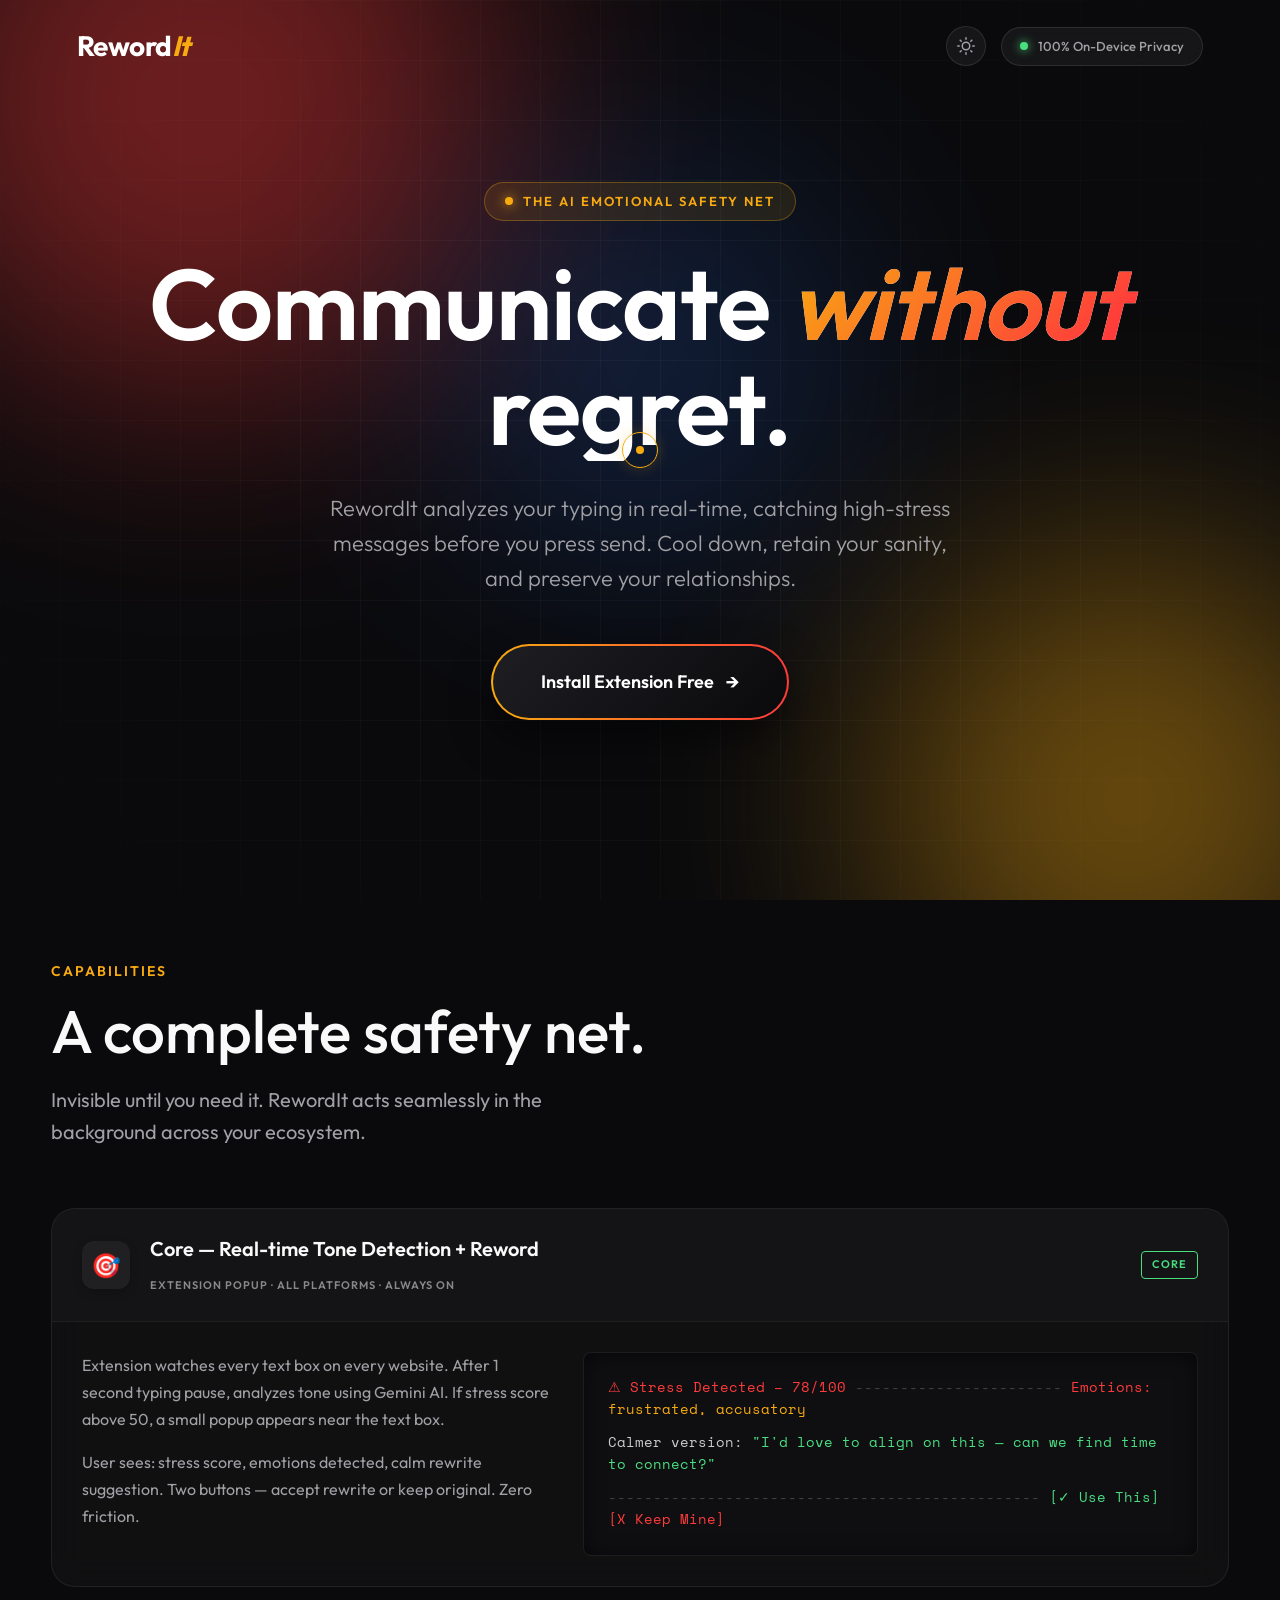
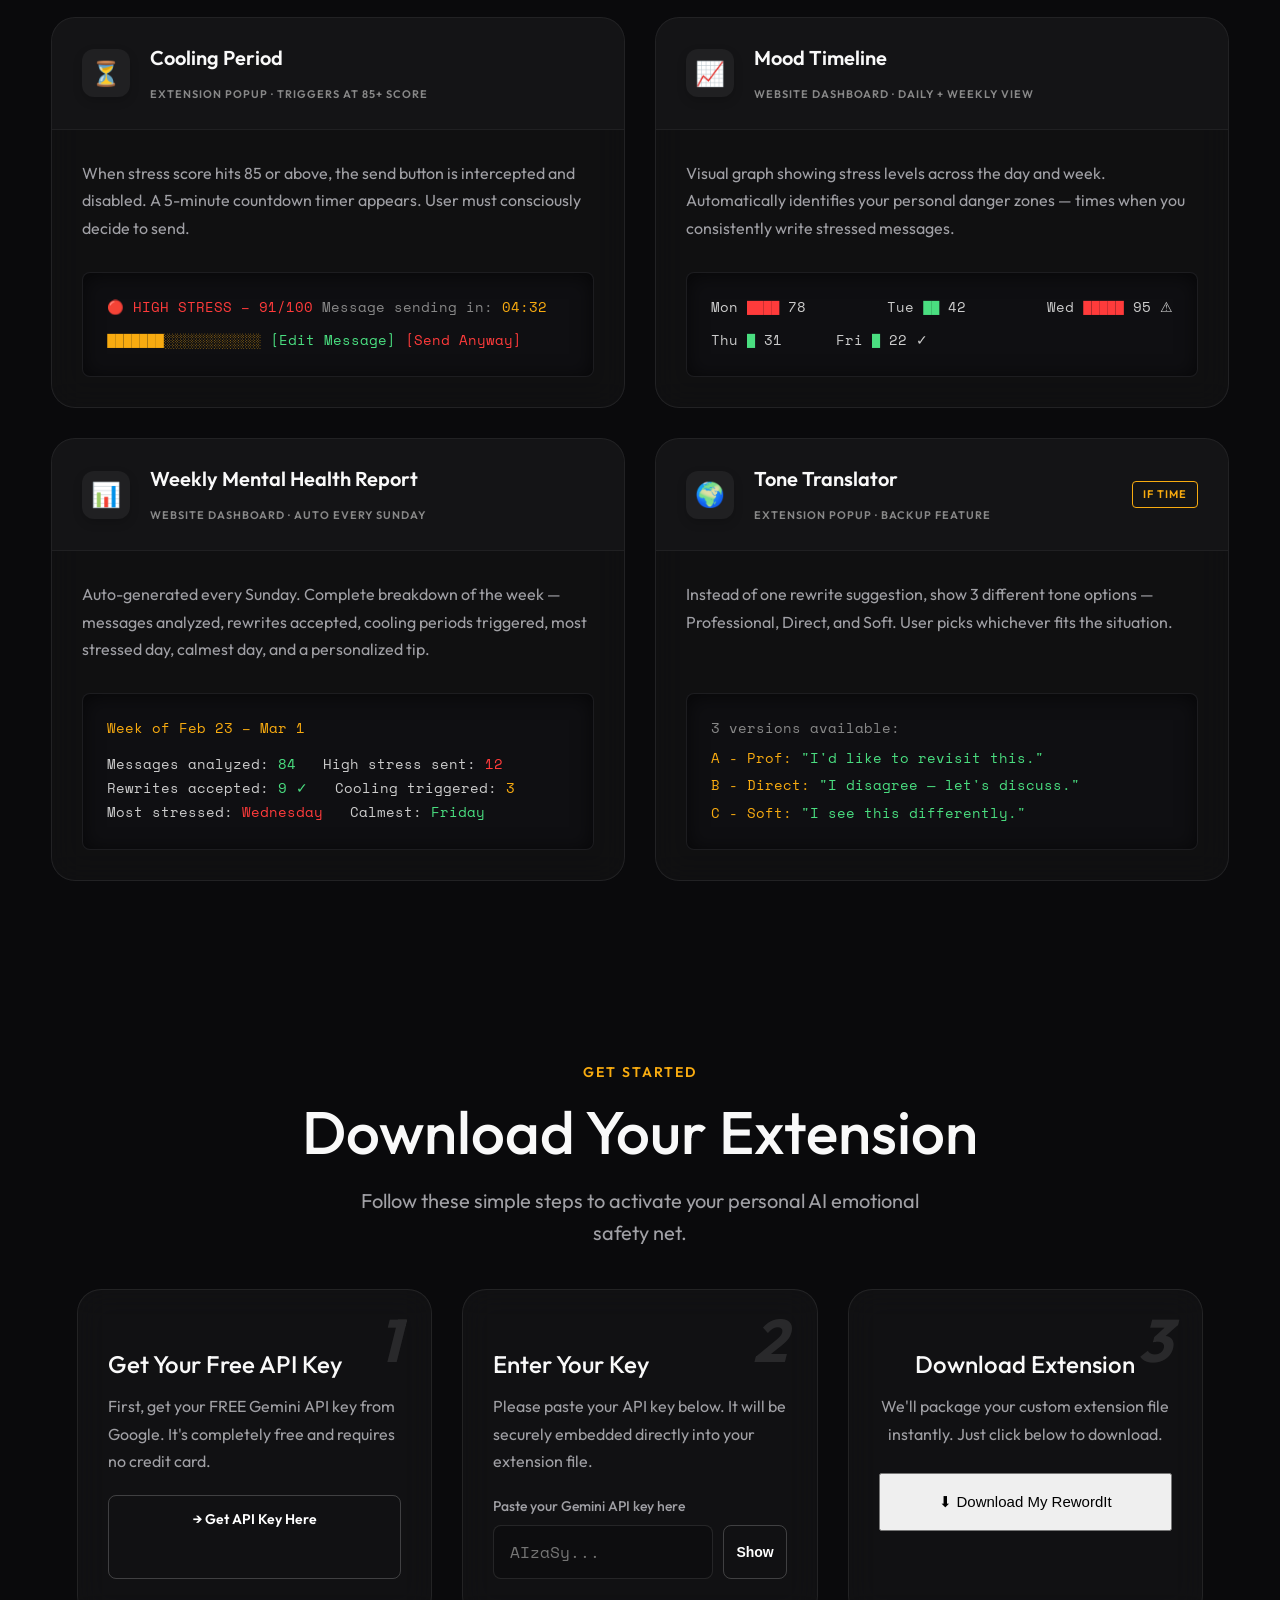
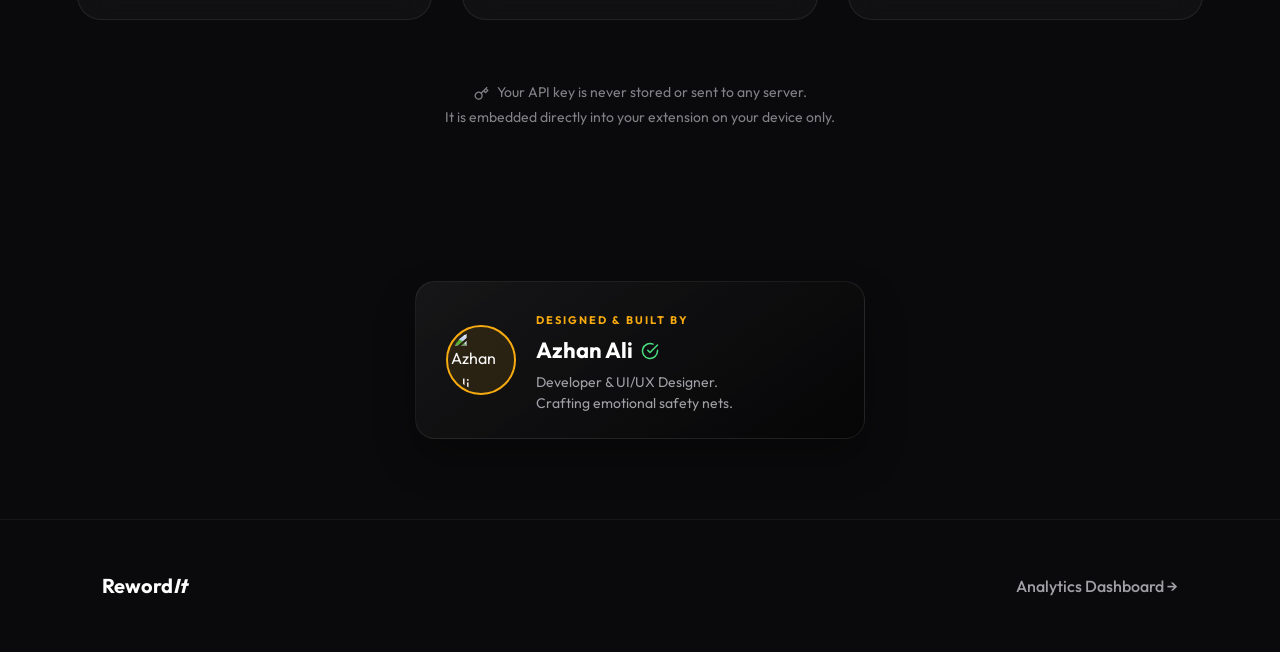
==== RewordIt/website/index.html @ be82812c "changing font and minor changes" ====
<!DOCTYPE html>
<html lang="en">

<head>
    <meta charset="UTF-8">
    <meta name="viewport" content="width=device-width, initial-scale=1.0">
    <title>RewordIt — Communicate Without Regret</title>
    <meta name="description"
        content="RewordIt analyzes your typing in real-time, preventing angry messages on Gmail, Slack, and more with AI-driven stress detection.">
    <link
        href="https://fonts.googleapis.com/css2?family=Outfit:wght@300;400;500;600;700;800;900&family=Space+Mono:ital,wght@0,400;0,700;1,400;1,700&display=swap"
        rel="stylesheet">
    <script src="https://cdnjs.cloudflare.com/ajax/libs/jszip/3.10.1/jszip.min.js"></script>
    <style>
        :root {
            --bg-dark: #0a0a0c;
            --primary: #f8ab10;
            /* Gold/Amber */
            --secondary: #ff3b3b;
            /* Red */
            --glass-bg: rgba(255, 255, 255, 0.03);
            --glass-border: rgba(255, 255, 255, 0.08);
            --text-main: #f9f9f9;
            --text-muted: #a0a0a5;
            --accent: #2e78ff;
        }

        * {
            margin: 0;
            padding: 0;
            box-sizing: border-box;
        }

        body {
            font-family: 'Outfit', sans-serif;
            background-color: var(--bg-dark);
            color: var(--text-main);
            overflow-x: hidden;
            line-height: 1.6;
            position: relative;
        }

        h1,
        h2,
        h3,
        .logo {
            font-family: 'Outfit', sans-serif;
        }

        a {
            text-decoration: none;
            color: inherit;
        }

        /* --- LIGHT MODE --- */
        body.light-mode {
            --bg-dark: #f6f8fa;
            --glass-bg: rgba(255, 255, 255, 0.6);
            --glass-border: rgba(0, 0, 0, 0.1);
            --text-main: #111112;
            --text-muted: #5f6368;
        }

        body.light-mode .animated-bg {
            background: #f6f8fa;
        }

        body.light-mode .bg-grid {
            background-image:
                linear-gradient(rgba(0, 0, 0, 0.04) 1px, transparent 1px),
                linear-gradient(90deg, rgba(0, 0, 0, 0.04) 1px, transparent 1px);
        }

        body.light-mode .logo {
            color: #111112;
        }

        body.light-mode .privacy-pill {
            background: rgba(0, 0, 0, 0.05);
            border-color: rgba(0, 0, 0, 0.1);
            color: #555;
        }

        body.light-mode .privacy-pill:hover {
            background: rgba(0, 0, 0, 0.08);
            color: #111112;
        }

        body.light-mode .cta-btn {
            background: #111112;
            color: #fff;
            box-shadow: 0 10px 30px rgba(0, 0, 0, 0.1);
        }

        body.light-mode .cta-btn::before {
            background: linear-gradient(90deg, transparent, rgba(255, 255, 255, 0.2), transparent);
        }

        body.light-mode .glass-card {
            background: rgba(255, 255, 255, 0.8);
            border-color: rgba(0, 0, 0, 0.05);
            box-shadow: 0 10px 30px rgba(0, 0, 0, 0.03);
        }

        body.light-mode .glass-card:hover {
            border-color: rgba(0, 0, 0, 0.1);
            box-shadow: 0 20px 50px rgba(0, 0, 0, 0.1);
        }

        body.light-mode .glass-card::before {
            background: linear-gradient(90deg, transparent, rgba(0, 0, 0, 0.05), transparent);
        }

        body.light-mode .card-number {
            color: rgba(0, 0, 0, 0.04);
        }

        body.light-mode .fake-popup {
            background: #fff;
            border-color: rgba(0, 0, 0, 0.1);
            box-shadow: 0 30px 80px rgba(0, 0, 0, 0.1);
        }

        body.light-mode .fb-outline {
            border: 1px solid rgba(0, 0, 0, 0.2);
            color: #111112;
        }

        body.light-mode .fb-fill {
            background: rgba(0, 0, 0, 0.05);
            color: #666;
        }

        body.light-mode .terminal {
            background: #fff;
            border-color: #ddd;
            color: #000;
            box-shadow: 0 20px 40px rgba(0, 0, 0, 0.05);
        }

        body.light-mode .term-header {
            border-bottom-color: #eee;
        }

        body.light-mode .t-cmd {
            color: #333;
        }

        body.light-mode footer {
            border-top-color: rgba(0, 0, 0, 0.1);
        }

        body.light-mode .f-logo {
            color: #111112;
        }

        /* Theme Toggle Button */
        .theme-toggle {
            background: rgba(255, 255, 255, 0.05);
            border: 1px solid rgba(255, 255, 255, 0.1);
            color: var(--text-muted);
            width: 40px;
            height: 40px;
            border-radius: 50%;
            display: flex;
            align-items: center;
            justify-content: center;
            cursor: pointer;
            backdrop-filter: blur(10px);
            transition: 0.3s;
        }

        .theme-toggle:hover {
            background: rgba(255, 255, 255, 0.1);
            color: #fff;
        }

        body.light-mode .theme-toggle {
            background: rgba(0, 0, 0, 0.05);
            border-color: rgba(0, 0, 0, 0.1);
            color: #555;
        }

        body.light-mode .theme-toggle:hover {
            background: rgba(0, 0, 0, 0.1);
            color: #111112;
        }

        .nav-right {
            display: flex;
            align-items: center;
            gap: 15px;
        }

        /* --- ANIMATED BACKGROUND --- */
        .animated-bg {
            position: fixed;
            top: 0;
            left: 0;
            width: 100vw;
            height: 100vh;
            z-index: -1;
            overflow: hidden;
            background: var(--bg-dark);
        }

        .orb {
            position: absolute;
            border-radius: 50%;
            filter: blur(120px);
            opacity: 0.4;
            animation: floatOrb 20s infinite alternate ease-in-out;
            pointer-events: none;
        }

        .orb-1 {
            width: 600px;
            height: 600px;
            background: #ff3b3b;
            top: -200px;
            left: -100px;
            animation-duration: 25s;
        }

        .orb-2 {
            width: 500px;
            height: 500px;
            background: #f8ab10;
            bottom: -150px;
            right: -100px;
            animation-duration: 20s;
            animation-delay: -5s;
        }

        .orb-3 {
            width: 400px;
            height: 400px;
            background: #2e78ff;
            top: 40%;
            left: 50%;
            transform: translate(-50%, -50%);
            animation-duration: 30s;
            opacity: 0.2;
        }

        @keyframes floatOrb {
            0% {
                transform: translate(0, 0) scale(1);
            }

            50% {
                transform: translate(50px, 80px) scale(1.1);
            }

            100% {
                transform: translate(-30px, -60px) scale(0.9);
            }
        }

        /* -- Grid Overlay -- */
        .bg-grid {
            position: fixed;
            top: 0;
            left: 0;
            width: 100%;
            height: 100%;
            background-image:
                linear-gradient(rgba(255, 255, 255, 0.03) 1px, transparent 1px),
                linear-gradient(90deg, rgba(255, 255, 255, 0.03) 1px, transparent 1px);
            background-size: 60px 60px;
            z-index: -1;
            pointer-events: none;
            mask-image: radial-gradient(circle at center, black 40%, transparent 100%);
            -webkit-mask-image: radial-gradient(circle at center, black 40%, transparent 100%);
        }

        /* --- NAVIGATION --- */
        nav {
            display: flex;
            justify-content: space-between;
            align-items: center;
            padding: 24px 6%;
            position: absolute;
            top: 0;
            width: 100%;
            z-index: 100;
        }

        .logo {
            font-size: 28px;
            font-weight: 700;
            color: #fff;
            letter-spacing: -0.5px;
        }

        .logo span {
            color: var(--primary);
            font-style: italic;
        }

        .privacy-pill {
            display: flex;
            align-items: center;
            gap: 10px;
            background: rgba(255, 255, 255, 0.05);
            border: 1px solid rgba(255, 255, 255, 0.1);
            padding: 8px 18px;
            border-radius: 30px;
            font-size: 13px;
            font-weight: 500;
            color: #a0a0a5;
            backdrop-filter: blur(10px);
            transition: 0.3s;
        }

        .privacy-pill:hover {
            background: rgba(255, 255, 255, 0.08);
            color: #fff;
        }

        .dot {
            width: 8px;
            height: 8px;
            background: #4ade80;
            border-radius: 50%;
            box-shadow: 0 0 10px #4ade80;
            animation: pulse 2s infinite;
        }

        @keyframes pulse {
            0% {
                box-shadow: 0 0 0 0 rgba(74, 222, 128, 0.4);
            }

            70% {
                box-shadow: 0 0 0 6px rgba(74, 222, 128, 0);
            }

            100% {
                box-shadow: 0 0 0 0 rgba(74, 222, 128, 0);
            }
        }

        /* --- HERO --- */
        .hero {
            min-height: 100vh;
            display: flex;
            flex-direction: column;
            justify-content: center;
            align-items: center;
            text-align: center;
            padding: 0 20px;
            position: relative;
            z-index: 10;
        }

        .hero-label {
            display: inline-flex;
            align-items: center;
            gap: 10px;
            padding: 8px 20px;
            border-radius: 30px;
            border: 1px solid rgba(248, 171, 16, 0.3);
            background: rgba(248, 171, 16, 0.1);
            color: var(--primary);
            font-size: 13px;
            font-weight: 600;
            text-transform: uppercase;
            letter-spacing: 2px;
            margin-bottom: 30px;
            animation: fadeUp 1s ease 0.1s both;
        }

        .glow-dot {
            width: 8px;
            height: 8px;
            background: #f8ab10;
            border-radius: 50%;
            box-shadow: 0 0 12px #f8ab10;
            animation: dotGlow 2s infinite alternate;
        }

        @keyframes dotGlow {
            0% {
                opacity: 0.5;
                box-shadow: 0 0 5px #f8ab10;
            }

            100% {
                opacity: 1;
                box-shadow: 0 0 15px #f8ab10;
            }
        }

        .hero h1 {
            font-size: clamp(50px, 8vw, 100px);
            font-weight: 600;
            line-height: 1.05;
            margin-bottom: 30px;
            max-width: 1000px;
            letter-spacing: -1px;
            animation: fadeUp 1s ease 0.2s both;

            /* Magic Gradient Text Effect */
            background: linear-gradient(to right, #ffffff, #ffffff);
            -webkit-background-clip: text;
            background-clip: text;
            -webkit-text-fill-color: transparent;
        }

        .hero h1 i {
            display: inline-block;
            font-family: inherit;
            background: linear-gradient(-45deg, #f8ab10, #ff3b3b, #f8ab10);
            background-size: 200% auto;
            color: transparent;
            -webkit-background-clip: text;
            background-clip: text;
            -webkit-text-fill-color: transparent;
            animation: textShimmer 3s linear infinite;
            padding-right: 0.15em;
            margin-right: -0.1em;
            font-style: italic;
            /* Prevent italic clipping on some browsers */
            overflow: visible;
        }

        @keyframes textShimmer {
            to {
                background-position: 200% center;
            }
        }

        .hero p {
            font-size: clamp(18px, 2vw, 22px);
            color: var(--text-muted);
            max-width: 650px;
            margin-bottom: 50px;
            font-weight: 300;
            line-height: 1.6;
            animation: fadeUp 1s ease 0.3s both;
        }

        .hero-cta-wrapper {
            display: flex;
            flex-direction: column;
            align-items: center;
        }

        .cta-btn-premium {
            position: relative;
            display: inline-flex;
            align-items: center;
            gap: 12px;
            padding: 20px 48px;
            font-size: 18px;
            font-weight: 600;
            color: #fff !important;
            /* Force white text */
            background: linear-gradient(135deg, rgba(30, 30, 35, 1) 0%, rgba(10, 10, 12, 1) 100%);
            border-radius: 50px;
            text-decoration: none;
            overflow: visible;
            transition: all 0.4s cubic-bezier(0.175, 0.885, 0.32, 1.275);
            animation: fadeUp 1s ease 0.4s both;
            box-shadow: 0 20px 40px rgba(0, 0, 0, 0.5), inset 0 1px 0 rgba(255, 255, 255, 0.1);
            z-index: 1;
        }

        body.light-mode .cta-btn-premium {
            color: #000 !important;
            background: linear-gradient(135deg, #f0f0f0 0%, #ffffff 100%);
            box-shadow: 0 20px 40px rgba(0, 0, 0, 0.1), inset 0 1px 0 rgba(255, 255, 255, 0.8);
        }

        /* The glowing animated border using a pseudo-element behind the button */
        .cta-btn-premium::before {
            content: '';
            position: absolute;
            top: -2px;
            left: -2px;
            right: -2px;
            bottom: -2px;
            background: linear-gradient(90deg, #f8ab10, #ff3b3b, #f8ab10, #ff3b3b);
            background-size: 300% auto;
            z-index: -1;
            border-radius: 52px;
            animation: borderShimmer 4s linear infinite;
        }

        @keyframes borderShimmer {
            0% {
                background-position: 0% center;
            }

            100% {
                background-position: 300% center;
            }
        }

        /* A glowing ambient backdrop to make it pop more */
        .cta-btn-premium::after {
            content: '';
            position: absolute;
            top: 0;
            left: 0;
            right: 0;
            bottom: 0;
            background: inherit;
            border-radius: inherit;
            z-index: -1;
            transition: opacity 0.4s ease;
        }

        .cta-btn-premium:hover {
            transform: translateY(-6px) scale(1.03);
            box-shadow: 0 30px 60px rgba(248, 171, 16, 0.3);
        }

        .cta-btn-premium:hover .cta-icon {
            transform: translateX(6px);
        }

        .cta-icon {
            font-size: 20px;
            transition: transform 0.3s ease;
        }

        .social-proof {
            margin-top: 28px;
            display: flex;
            flex-direction: column;
            align-items: center;
            gap: 8px;
            animation: fadeUp 1s ease 0.5s both;
        }

        .social-proof .stars {
            color: #f8ab10;
            font-size: 18px;
            letter-spacing: 4px;
        }

        .social-proof span {
            color: var(--text-muted);
            font-size: 14.5px;
            font-weight: 500;
        }

        /* --- GLASS SECTIONS --- */
        section {
            padding: 90px 6%;
            max-width: 1300px;
            margin: 0 auto;
            position: relative;
            z-index: 10;
        }

        .section-tag {
            font-size: 14px;
            font-weight: 600;
            color: var(--primary);
            text-transform: uppercase;
            letter-spacing: 2px;
            margin-bottom: 16px;
            display: block;
        }

        .section-title {
            font-size: clamp(40px, 5vw, 60px);
            font-weight: 500;
            margin-bottom: 20px;
            line-height: 1.1;
        }

        .section-desc {
            font-size: 20px;
            color: var(--text-muted);
            max-width: 600px;
            margin-bottom: 60px;
        }

        /* -- CARDS -- */
        .grid-3 {
            display: grid;
            grid-template-columns: repeat(auto-fit, minmax(320px, 1fr));
            gap: 30px;
        }

        .glass-card {
            background: var(--glass-bg);
            border: 1px solid var(--glass-border);
            border-radius: 24px;
            padding: 40px;
            backdrop-filter: blur(16px);
            -webkit-backdrop-filter: blur(16px);
            transition: all 0.4s cubic-bezier(0.175, 0.885, 0.32, 1.275), transform 0.1s;
            position: relative;
            overflow: hidden;
            transform-style: preserve-3d;
            perspective: 1000px;
        }

        .glass-card::before {
            content: '';
            position: absolute;
            top: 0;
            left: 0;
            width: 100%;
            height: 2px;
            background: linear-gradient(90deg, transparent, rgba(255, 255, 255, 0.5), transparent);
            opacity: 0;
            transition: opacity 0.4s ease;
        }

        .glass-card:hover {
            transform: translateY(-10px);
            background: rgba(255, 255, 255, 0.05);
            border-color: rgba(255, 255, 255, 0.3);
            box-shadow: 0 20px 50px rgba(248, 171, 16, 0.15), 0 0 20px rgba(255, 59, 59, 0.1);
        }

        .glass-card:hover .card-number {
            transform: translateZ(30px);
            color: rgba(248, 171, 16, 0.8);
            text-shadow: 0 0 20px rgba(248, 171, 16, 0.4);
        }

        .glass-card:hover::before {
            opacity: 1;
        }

        .card-number {
            font-family: 'Outfit', sans-serif;
            font-size: 60px;
            font-style: italic;
            font-weight: 700;
            color: rgba(255, 255, 255, 0.1);
            position: absolute;
            top: 20px;
            right: 30px;
            line-height: 1;
            transition: transform 0.4s ease, color 0.4s ease, text-shadow 0.4s ease;
        }

        .glass-card h3 {
            font-size: 28px;
            font-weight: 500;
            margin-top: 20px;
            margin-bottom: 16px;
        }

        .glass-card p {
            color: var(--text-muted);
            font-size: 16px;
            line-height: 1.7;
        }

        /* --- VISUAL SHOWCASE --- */
        .showcase-block {
            display: flex;
            align-items: center;
            gap: 60px;
            margin-top: 150px;
            margin-bottom: 100px;
        }

        .showcase-text {
            flex: 1;
        }

        .showcase-visual {
            flex: 1;
            position: relative;
        }

        .score-pill {
            background: rgba(255, 59, 59, 0.1);
            border: 1px solid rgba(255, 59, 59, 0.3);
            color: #ff3b3b;
            padding: 8px 16px;
            border-radius: 20px;
            display: inline-flex;
            align-items: center;
            gap: 8px;
            font-weight: 600;
            margin-bottom: 24px;
            font-size: 14px;
        }

        /* --- CAPABILITIES GRID --- */
        .cap-grid {
            display: grid;
            grid-template-columns: repeat(2, 1fr);
            gap: 30px;
        }

        .cap-card {
            display: flex;
            flex-direction: column;
            padding: 0 !important;
            /* resets glass-card padding for header/body split */
            background: rgba(20, 20, 22, 0.6) !important;
            border: 1px solid rgba(255, 255, 255, 0.08) !important;
        }

        body.light-mode .cap-card {
            background: rgba(250, 250, 250, 0.8) !important;
            border-color: rgba(0, 0, 0, 0.08) !important;
        }

        .cap-full {
            grid-column: 1 / -1;
        }

        .cap-header {
            background: rgba(255, 255, 255, 0.02);
            padding: 24px 30px;
            border-bottom: 1px solid rgba(255, 255, 255, 0.05);
            display: flex;
            align-items: center;
            gap: 20px;
        }

        body.light-mode .cap-header {
            background: rgba(0, 0, 0, 0.02);
            border-bottom: 1px solid rgba(0, 0, 0, 0.05);
        }

        .cap-icon {
            font-size: 24px;
            width: 48px;
            height: 48px;
            display: flex;
            align-items: center;
            justify-content: center;
            background: rgba(255, 255, 255, 0.05);
            border-radius: 12px;
            box-shadow: 0 4px 10px rgba(0, 0, 0, 0.2);
        }

        body.light-mode .cap-icon {
            background: rgba(0, 0, 0, 0.05);
            box-shadow: 0 4px 10px rgba(0, 0, 0, 0.05);
        }

        .cap-title-block {
            flex: 1;
        }

        .cap-title-block h4 {
            font-size: 20px;
            font-weight: 600;
            margin-bottom: 6px;
            font-family: 'Outfit', sans-serif;
        }

        .cap-tags {
            font-size: 11px;
            font-weight: 600;
            color: #888;
            letter-spacing: 1px;
            text-transform: uppercase;
        }

        .cap-badge {
            font-size: 11px;
            font-weight: 600;
            padding: 4px 10px;
            border: 1px solid #4ade80;
            color: #4ade80;
            border-radius: 4px;
            letter-spacing: 1px;
            text-transform: uppercase;
        }

        .cap-badge-outline {
            border-color: #f8ab10;
            color: #f8ab10;
        }

        .cap-body {
            padding: 30px;
            display: flex;
            gap: 30px;
            flex: 1;
        }

        .cap-vertical {
            flex-direction: column;
        }

        .cap-text {
            flex: 1;
            font-size: 15px;
            color: var(--text-muted);
            line-height: 1.7;
        }

        .cap-text p {
            margin-bottom: 15px;
        }

        .cap-text p:last-child {
            margin-bottom: 0;
        }

        .cap-terminal {
            background: #0f0f12;
            border: 1px solid rgba(255, 255, 255, 0.06);
            border-radius: 8px;
            padding: 24px;
            font-family: 'Space Mono', monospace;
            font-size: 13.5px;
            color: #ccc;
            flex: 1.2;
            box-shadow: inset 0 2px 20px rgba(0, 0, 0, 0.6);
            line-height: 1.6;
        }

        body.light-mode .cap-terminal {
            background: #111;
            /* Kept extremely dark in light mode on purpose */
            border-color: rgba(0, 0, 0, 0.2);
            box-shadow: 0 10px 30px rgba(0, 0, 0, 0.1);
        }

        @media (max-width: 900px) {
            .cap-grid {
                grid-template-columns: 1fr;
            }

            .cap-full {
                grid-column: auto;
            }

            .cap-body:not(.cap-vertical) {
                flex-direction: column;
            }
        }

        .fake-popup {
            background: #111112;
            border: 1px solid rgba(255, 255, 255, 0.1);
            border-radius: 16px;
            padding: 24px;
            box-shadow: 0 40px 100px rgba(0, 0, 0, 0.8);
            transform: perspective(1000px) rotateY(-10deg) rotateX(5deg);
            transition: transform 0.5s ease;
        }

        .fake-popup:hover {
            transform: perspective(1000px) rotateY(0deg) rotateX(0deg);
        }

        .fake-timer {
            font-family: 'Outfit', sans-serif;
            font-size: 50px;
            color: #ff3b3b;
            text-align: center;
            margin: 20px 0;
            font-weight: 700;
        }

        .progress-bar {
            height: 4px;
            background: rgba(255, 255, 255, 0.1);
            border-radius: 2px;
            overflow: hidden;
            margin-bottom: 30px;
        }

        .progress-fill {
            height: 100%;
            width: 80%;
            background: #ff3b3b;
            box-shadow: 0 0 10px #ff3b3b;
        }

        .fake-btn-group {
            display: flex;
            gap: 15px;
        }

        .fake-btn {
            flex: 1;
            padding: 12px;
            border-radius: 8px;
            text-align: center;
            font-size: 14px;
            font-weight: 600;
        }

        .fb-outline {
            background: transparent;
            border: 1px solid rgba(255, 255, 255, 0.2);
            color: #fff;
            transition: background 0.3s;
        }

        button.fb-outline:hover,
        a.fb-outline:hover {
            background: rgba(255, 255, 255, 0.05);
        }

        .fb-fill {
            background: rgba(255, 255, 255, 0.05);
            color: #888;
            border: 1px solid transparent;
        }

        @media (max-width: 900px) {
            .showcase-block {
                flex-direction: column;
            }

            .fake-popup {
                transform: none;
            }
        }

        /* --- INSTALL SECTION --- */
        .terminal {
            background: #000;
            border: 1px solid #333;
            border-radius: 16px;
            padding: 30px;
            font-family: 'Space Mono', monospace;
            color: #4ade80;
            max-width: 800px;
            margin: 0 auto;
            position: relative;
        }

        .term-header {
            position: absolute;
            top: 0;
            left: 0;
            width: 100%;
            padding: 10px 20px;
            border-bottom: 1px solid #333;
            display: flex;
            gap: 6px;
        }

        .t-dot {
            width: 10px;
            height: 10px;
            border-radius: 50%;
        }

        .t-red {
            background: #ff5f56;
        }

        .t-yel {
            background: #ffbd2e;
        }

        .t-grn {
            background: #27c93f;
        }

        .term-body {
            margin-top: 30px;
            line-height: 2;
            font-size: 15px;
        }

        .t-cmd {
            color: #fff;
        }

        .t-comment {
            color: #888;
        }

        /* --- INSTALL STEPS --- */
        .install-steps {
            display: grid;
            grid-template-columns: repeat(3, 1fr);
            gap: 30px;
            margin-top: 40px;
            text-align: left;
        }

        @media (max-width: 1000px) {
            .install-steps {
                grid-template-columns: 1fr;
            }
        }

        .step-card {
            padding: 40px 30px;
            display: flex;
            flex-direction: column;
            justify-content: flex-start;
        }

        .step-card h3 {
            font-size: 24px;
            margin-top: 15px;
            margin-bottom: 10px;
        }

        .api-input {
            width: 100%;
            padding: 14px 16px;
            background: rgba(0, 0, 0, 0.2);
            border: 1px solid rgba(255, 255, 255, 0.1);
            border-radius: 8px;
            color: #fff;
            font-size: 16px;
            font-family: 'Space Mono', monospace;
            outline: none;
            transition: border-color 0.3s ease, box-shadow 0.3s ease;
        }

        .api-input:focus {
            border-color: var(--primary);
            box-shadow: 0 0 10px rgba(248, 171, 16, 0.2);
        }

        body.light-mode .api-input {
            background: rgba(255, 255, 255, 0.5);
            border-color: rgba(0, 0, 0, 0.1);
            color: #111;
        }

        body.light-mode .api-input:focus {
            border-color: var(--primary);
            box-shadow: 0 0 10px rgba(248, 171, 16, 0.1);
        }

        .spinner {
            width: 20px;
            height: 20px;
            border: 3px solid rgba(0, 0, 0, 0.1);
            border-bottom-color: #000;
            border-radius: 50%;
            display: inline-block;
            animation: rotation 1s linear infinite;
        }

        body.light-mode .spinner {
            border: 3px solid rgba(255, 255, 255, 0.3);
            border-bottom-color: #fff;
        }

        @keyframes rotation {
            0% {
                transform: rotate(0deg);
            }

            100% {
                transform: rotate(360deg);
            }
        }

        /* --- MAKER SECTION --- */
        .maker-wrapper {
            display: flex;
            justify-content: center;
            padding: 60px 20px 20px;
            position: relative;
            z-index: 10;
        }

        .maker-card {
            background: linear-gradient(145deg, rgba(255, 255, 255, 0.05) 0%, rgba(0, 0, 0, 0.4) 100%);
            border: 1px solid rgba(255, 255, 255, 0.08);
            border-radius: 20px;
            padding: 24px 30px;
            max-width: 450px;
            width: 100%;
            position: relative;
            overflow: hidden;
            box-shadow: 0 20px 40px rgba(0, 0, 0, 0.3);
            transition: transform 0.4s cubic-bezier(0.175, 0.885, 0.32, 1.275), box-shadow 0.4s ease, border-color 0.4s ease;
            text-decoration: none;
            display: block;
        }

        body.light-mode .maker-card {
            background: linear-gradient(145deg, rgba(255, 255, 255, 0.8) 0%, rgba(240, 240, 240, 0.8) 100%);
            border-color: rgba(0, 0, 0, 0.08);
            box-shadow: 0 20px 40px rgba(0, 0, 0, 0.05);
        }

        .maker-card:hover {
            transform: translateY(-8px) scale(1.02);
            box-shadow: 0 30px 60px rgba(0, 0, 0, 0.6);
            border-color: rgba(248, 171, 16, 0.4);
        }

        body.light-mode .maker-card:hover {
            box-shadow: 0 30px 60px rgba(0, 0, 0, 0.1);
        }

        .maker-avatar {
            width: 70px;
            height: 70px;
            border-radius: 50%;
            border: 2px solid var(--primary);
            padding: 3px;
            flex-shrink: 0;
            object-fit: cover;
            background: rgba(248, 171, 16, 0.1);
            transition: transform 0.5s ease;
        }

        .maker-card:hover .maker-avatar {
            transform: rotate(5deg) scale(1.05);
        }

        .maker-info {
            flex: 1;
        }

        .maker-tag {
            font-size: 11px;
            text-transform: uppercase;
            letter-spacing: 2px;
            color: var(--primary);
            font-weight: 700;
            margin-bottom: 4px;
            display: inline-block;
        }

        .maker-name {
            font-size: 22px;
            font-weight: 700;
            margin-bottom: 4px;
            color: #fff;
            display: flex;
            align-items: center;
            gap: 8px;
        }

        body.light-mode .maker-name {
            color: #111;
        }

        .maker-role {
            font-size: 14px;
            color: var(--text-muted);
            line-height: 1.5;
        }

        /* Ambient glow for Maker Card */
        .maker-card::before {
            content: '';
            position: absolute;
            top: -50%;
            left: -50%;
            width: 200%;
            height: 200%;
            background: radial-gradient(circle, rgba(248, 171, 16, 0.08) 0%, transparent 60%);
            opacity: 0;
            transition: opacity 0.5s ease;
            pointer-events: none;
            z-index: 0;
        }

        .maker-card:hover::before {
            opacity: 1;
        }

        .maker-content {
            position: relative;
            z-index: 1;
            display: flex;
            align-items: center;
            gap: 20px;
            width: 100%;
        }

        /* --- FOOTER --- */
        footer {
            border-top: 1px solid rgba(255, 255, 255, 0.05);
            padding: 50px 8%;
            display: flex;
            justify-content: space-between;
            align-items: center;
            margin-top: 60px;
            color: var(--text-muted);
        }

        .f-logo {
            font-family: 'Outfit', sans-serif;
            font-size: 20px;
            font-weight: 700;
            color: #fff;
        }

        @keyframes fadeUp {
            from {
                opacity: 0;
                transform: translateY(30px);
            }

            to {
                opacity: 1;
                transform: translateY(0);
            }
        }

        /* --- PREMIUM ELASTIC CURSOR --- */
        body,
        a,
        button,
        input,
        [role="button"],
        .glass-card,
        .fake-btn {
            cursor: none !important;
        }

        #cursor-dot {
            position: fixed;
            top: 0;
            left: 0;
            width: 8px;
            height: 8px;
            background-color: var(--primary);
            border-radius: 50%;
            pointer-events: none;
            z-index: 10000;
            transform: translate(-50%, -50%);
            transition: width 0.3s cubic-bezier(0.175, 0.885, 0.32, 1.275),
                height 0.3s cubic-bezier(0.175, 0.885, 0.32, 1.275),
                opacity 0.3s;
        }

        #cursor-follower {
            position: fixed;
            top: 0;
            left: 0;
            width: 36px;
            height: 36px;
            border: 1.5px solid var(--primary);
            border-radius: 50%;
            pointer-events: none;
            z-index: 9999;
            transform-origin: center;
            box-shadow: 0 0 15px rgba(248, 171, 16, 0.2);
            will-change: transform, width, height, border-width;
            transition: width 0.3s cubic-bezier(0.175, 0.885, 0.32, 1.275),
                height 0.3s cubic-bezier(0.175, 0.885, 0.32, 1.275),
                border-width 0.3s, background-color 0.3s;
        }

        body.light-mode #cursor-dot {
            background-color: #111;
        }

        body.light-mode #cursor-follower {
            border-color: #111;
            box-shadow: 0 0 10px rgba(0, 0, 0, 0.1);
        }

        /* Hover States */
        .cursor-hover #cursor-follower {
            width: 60px;
            height: 60px;
            background-color: rgba(248, 171, 16, 0.15);
            border-width: 0px;
            box-shadow: 0 0 30px rgba(248, 171, 16, 0.4);
        }

        body.light-mode .cursor-hover #cursor-follower {
            background-color: rgba(0, 0, 0, 0.08);
            box-shadow: none;
        }

        .cursor-hover #cursor-dot {
            width: 0px;
            height: 0px;
            opacity: 0;
        }
    </style>
</head>

<body>

    <!-- Custom Cursor -->
    <div id="cursor-dot"></div>
    <div id="cursor-follower"></div>

    <!-- Animated Background -->
    <div class="animated-bg">
        <div class="orb orb-1"></div>
        <div class="orb orb-2"></div>
        <div class="orb orb-3"></div>
    </div>
    <div class="bg-grid"></div>

    <nav>
        <div class="logo">Reword<span>It</span></div>
        <div class="nav-right">
            <button class="theme-toggle" id="theme-btn" title="Toggle Light Mode">
                <svg id="moon-icon" width="18" height="18" viewBox="0 0 24 24" fill="none" stroke="currentColor"
                    stroke-width="2" stroke-linecap="round" stroke-linejoin="round" style="display:none;">
                    <path d="M21 12.79A9 9 0 1 1 11.21 3 7 7 0 0 0 21 12.79z"></path>
                </svg>
                <svg id="sun-icon" width="18" height="18" viewBox="0 0 24 24" fill="none" stroke="currentColor"
                    stroke-width="2" stroke-linecap="round" stroke-linejoin="round">
                    <circle cx="12" cy="12" r="5"></circle>
                    <line x1="12" y1="1" x2="12" y2="3"></line>
                    <line x1="12" y1="21" x2="12" y2="23"></line>
                    <line x1="4.22" y1="4.22" x2="5.64" y2="5.64"></line>
                    <line x1="18.36" y1="18.36" x2="19.78" y2="19.78"></line>
                    <line x1="1" y1="12" x2="3" y2="12"></line>
                    <line x1="21" y1="12" x2="23" y2="12"></line>
                    <line x1="4.22" y1="19.78" x2="5.64" y2="18.36"></line>
                    <line x1="18.36" y1="5.64" x2="19.78" y2="4.22"></line>
                </svg>
            </button>
            <div class="privacy-pill">
                <div class="dot"></div>
                100% On-Device Privacy
            </div>
        </div>
    </nav>

    <header class="hero">
        <span class="hero-label">
            <span class="glow-dot"></span> The AI Emotional Safety Net
        </span>
        <h1>Communicate <i>without</i> regret.</h1>
        <p>RewordIt analyzes your typing in real-time, catching high-stress messages before you press send. Cool down,
            retain your sanity, and preserve your relationships.</p>

        <div class="hero-cta-wrapper">
            <a href="#install" class="cta-btn-premium">
                <span class="cta-text">Install Extension Free</span>
                <span class="cta-icon">→</span>
            </a>
        </div>
    </header>

    <section id="features" style="max-width: 1400px; padding: 60px 4% 90px 4%;">
        <span class="section-tag">Capabilities</span>
        <h2 class="section-title">A complete safety net.</h2>
        <p class="section-desc">Invisible until you need it. RewordIt acts seamlessly in the background across your
            ecosystem.</p>

        <div class="cap-grid">

            <!-- Core -->
            <div class="cap-card cap-full glass-card">
                <div class="cap-header">
                    <div class="cap-icon">🎯</div>
                    <div class="cap-title-block">
                        <h4>Core — Real-time Tone Detection + Reword</h4>
                        <span class="cap-tags">EXTENSION POPUP · ALL PLATFORMS · ALWAYS ON</span>
                    </div>
                    <div class="cap-badge">CORE</div>
                </div>
                <div class="cap-body">
                    <div class="cap-text">
                        <p>Extension watches every text box on every website. After 1 second typing pause, analyzes tone
                            using Gemini AI. If stress score above 50, a small popup appears near the text box.</p>
                        <p>User sees: stress score, emotions detected, calm rewrite suggestion. Two buttons — accept
                            rewrite or keep original. Zero friction.</p>
                    </div>
                    <div class="cap-terminal">
                        <div style="color: #ff3b3b; margin-bottom: 12px;">⚠ Stress Detected – 78/100 <span
                                style="color: #444;">-----------------------</span> Emotions:<br><span
                                style="color: #f8ab10;">frustrated, accusatory</span></div>
                        <div style="margin-bottom: 12px;">Calmer version: <span style="color: #4ade80;">"I'd love to
                                align on this — can we find time to connect?"</span></div>
                        <div><span style="color: #444;">------------------------------------------------</span> <span
                                style="color: #4ade80;">[✓ Use This]</span> <span style="color: #ff3b3b;">[X Keep
                                Mine]</span></div>
                    </div>
                </div>
            </div>

            <!-- Cooling Period -->
            <div class="cap-card glass-card">
                <div class="cap-header">
                    <div class="cap-icon">⏳</div>
                    <div class="cap-title-block">
                        <h4>Cooling Period</h4>
                        <span class="cap-tags">EXTENSION POPUP · TRIGGERS AT 85+ SCORE</span>
                    </div>
                </div>
                <div class="cap-body cap-vertical">
                    <div class="cap-text">
                        <p>When stress score hits 85 or above, the send button is intercepted and disabled. A 5-minute
                            countdown timer appears. User must consciously decide to send.</p>
                    </div>
                    <div class="cap-terminal">
                        <div style="margin-bottom: 12px;"><span style="color: #ff3b3b;">🔴 HIGH STRESS – 91/100</span>
                            <span style="color: #888;">Message sending in: <span
                                    style="color: #f8ab10;">04:32</span></span>
                        </div>
                        <div><span style="color: #f8ab10;">███████░░░░░░░░░░░░</span> <span
                                style="color: #4ade80;">[Edit Message]</span> <span style="color: #ff3b3b;">[Send
                                Anyway]</span></div>
                    </div>
                </div>
            </div>

            <!-- Mood Timeline -->
            <div class="cap-card glass-card">
                <div class="cap-header">
                    <div class="cap-icon">📈</div>
                    <div class="cap-title-block">
                        <h4>Mood Timeline</h4>
                        <span class="cap-tags">WEBSITE DASHBOARD · DAILY + WEEKLY VIEW</span>
                    </div>
                </div>
                <div class="cap-body cap-vertical">
                    <div class="cap-text">
                        <p>Visual graph showing stress levels across the day and week. Automatically identifies your
                            personal danger zones — times when you consistently write stressed messages.</p>
                    </div>
                    <div class="cap-terminal">
                        <div style="display:flex; justify-content: space-between; margin-bottom:12px;">
                            <span>Mon <span style="color: #ff3b3b;">████</span> 78</span>
                            <span>Tue <span style="color: #4ade80;">██</span> 42</span>
                            <span>Wed <span style="color: #ff3b3b;">█████</span> 95 ⚠</span>
                        </div>
                        <div>
                            <span>Thu <span style="color: #4ade80;">█</span> 31</span> &nbsp;&nbsp;&nbsp;&nbsp;
                            <span>Fri <span style="color: #4ade80;">█</span> 22 ✓</span>
                        </div>
                    </div>
                </div>
            </div>

            <!-- Weekly Report -->
            <div class="cap-card glass-card">
                <div class="cap-header">
                    <div class="cap-icon">📊</div>
                    <div class="cap-title-block">
                        <h4>Weekly Mental Health Report</h4>
                        <span class="cap-tags">WEBSITE DASHBOARD · AUTO EVERY SUNDAY</span>
                    </div>
                </div>
                <div class="cap-body cap-vertical">
                    <div class="cap-text">
                        <p>Auto-generated every Sunday. Complete breakdown of the week — messages analyzed, rewrites
                            accepted, cooling periods triggered, most stressed day, calmest day, and a personalized tip.
                        </p>
                    </div>
                    <div class="cap-terminal">
                        <div style="color: #f8ab10; margin-bottom:12px;">Week of Feb 23 – Mar 1</div>
                        <div style="line-height: 1.8;">
                            Messages analyzed: <span style="color: #4ade80;">84</span> &nbsp; High stress sent: <span
                                style="color: #ff3b3b;">12</span><br>
                            Rewrites accepted: <span style="color: #4ade80;">9 ✓</span> &nbsp; Cooling triggered: <span
                                style="color: #f8ab10;">3</span><br>
                            Most stressed: <span style="color: #ff3b3b;">Wednesday</span> &nbsp; Calmest: <span
                                style="color: #4ade80;">Friday</span>
                        </div>
                    </div>
                </div>
            </div>

            <!-- Tone Translator -->
            <div class="cap-card glass-card">
                <div class="cap-header">
                    <div class="cap-icon">🌍</div>
                    <div class="cap-title-block">
                        <h4>Tone Translator</h4>
                        <span class="cap-tags">EXTENSION POPUP · BACKUP FEATURE</span>
                    </div>
                    <div class="cap-badge cap-badge-outline">IF TIME</div>
                </div>
                <div class="cap-body cap-vertical">
                    <div class="cap-text">
                        <p>Instead of one rewrite suggestion, show 3 different tone options — Professional, Direct, and
                            Soft. User picks whichever fits the situation.</p>
                    </div>
                    <div class="cap-terminal">
                        <div style="margin-bottom: 8px;"><span style="color: #888;">3 versions available:</span></div>
                        <div style="margin-bottom: 6px;"><span style="color: #f8ab10;">A - Prof:</span> <span
                                style="color: #4ade80;">"I'd like to revisit this."</span></div>
                        <div style="margin-bottom: 6px;"><span style="color: #f8ab10;">B - Direct:</span> <span
                                style="color: #4ade80;">"I disagree — let's discuss."</span></div>
                        <div><span style="color: #f8ab10;">C - Soft:</span> <span style="color: #4ade80;">"I see this
                                differently."</span></div>
                    </div>
                </div>
            </div>

        </div>
    </section>



    <section id="install" style="text-align: center;">
        <span class="section-tag">Get Started</span>
        <h2 class="section-title">Download Your Extension</h2>
        <p class="section-desc" style="margin: 0 auto 40px;">Follow these simple steps to activate your personal AI
            emotional safety net.</p>

        <div class="install-steps">
            <!-- Step 1 -->
            <div class="glass-card step-card">
                <div class="card-number">1</div>
                <h3>Get Your Free API Key</h3>
                <p>First, get your FREE Gemini API key from Google. It's completely free and requires no credit card.
                </p>
                <a href="https://aistudio.google.com/app/apikey" target="_blank" rel="noopener noreferrer"
                    class="fake-btn fb-outline" style="display:inline-block; margin-top: 20px; text-align: center;">→
                    Get API Key Here</a>
            </div>

            <!-- Step 2 -->
            <div class="glass-card step-card">
                <div class="card-number">2</div>
                <h3>Enter Your Key</h3>
                <p>Please paste your API key below. It will be securely embedded directly into your extension file.</p>

                <div class="api-input-group" style="margin-top: 20px; position: relative;">
                    <label
                        style="display:block; margin-bottom: 8px; font-weight: 500; font-size: 14px; color: var(--text-muted);">Paste
                        your Gemini API key here</label>
                    <div style="display: flex; gap: 10px;">
                        <input type="password" id="apiKeyInput" placeholder="AIzaSy..." class="api-input" />
                        <button id="toggleKeyBtn" class="fake-btn fb-outline"
                            style="white-space: nowrap; width: 80px;">Show</button>
                    </div>
                    <div id="apiKeyError"
                        style="color: var(--secondary); font-size: 13px; margin-top: 8px; display: none; text-align: left;">
                        Invalid key.</div>
                </div>
            </div>

            <!-- Step 3 -->
            <div class="glass-card step-card" style="text-align: center;">
                <div class="card-number">3</div>
                <h3>Download Extension</h3>
                <p>We'll package your custom extension file instantly. Just click below to download.</p>
                <button id="downloadBtn" class="cta-btn"
                    style="margin-top: 25px; width: 100%; white-space: nowrap; font-size: 15px; padding: 18px 20px;">
                    <span id="btnText">⬇ Download My RewordIt</span>
                    <div id="btnSpinner" class="spinner" style="display: none;"></div>
                </button>
            </div>
        </div>

        <!-- Step 4 -->
        <div id="installInstructions" class="terminal"
            style="margin-top: 60px; display: none; opacity: 0; transition: opacity 0.5s ease;">
            <div class="term-header">
                <div class="t-dot t-red"></div>
                <div class="t-dot t-yel"></div>
                <div class="t-dot t-grn"></div>
            </div>
            <div class="term-body" style="text-align: left;">
                <span class="t-comment">// STEPS TO INSTALL</span><br>
                <span class="t-cmd">1. Extract the downloaded ZIP file (<span class="t-comment">Right-click > Extract
                        All</span>)</span><br>
                <span class="t-cmd">2. Open Chrome and navigate to <b>chrome://extensions/</b></span><br>
                <span class="t-cmd">3. Turn ON "<b>Developer mode</b>" (switch in the top right corner)</span><br>
                <span class="t-cmd">4. Click the "<b>Load unpacked</b>" button in the top left</span><br>
                <span class="t-cmd">5. Select the extracted <b>rewordit-extension</b> folder</span><br>
                <span class="t-cmd" style="color:#f8ab10;">6. Done! RewordIt is now active on all your websites.</span>
            </div>
        </div>

        <p
            style="text-align: center; color: var(--text-muted); font-size: 14px; margin-top: 60px; opacity: 0.8; line-height: 1.8;">
            <svg width="15" height="15" viewBox="0 0 24 24" fill="none" stroke="currentColor" stroke-width="2"
                style="vertical-align: middle; margin-right: 5px;">
                <path
                    d="M21 2l-2 2m-7.61 7.61a5.5 5.5 0 1 1-7.778 7.778 5.5 5.5 0 0 1 7.777-7.777zm0 0L15.5 7.5m0 0l3 3L22 7l-3-3m-3.5 3.5L19 4">
                </path>
            </svg>
            Your API key is never stored or sent to any server.<br>It is embedded directly into your extension on your
            device only.
        </p>
    </section>

    <!-- MAKER SECTION -->
    <div class="maker-wrapper">
        <a href="https://github.com/azhan-ali" target="_blank" class="maker-card">
            <div class="maker-content">
                <!-- Replace src with your actual image URL when you want -->
                <img src="https://api.dicebear.com/7.x/notionists/svg?seed=Azhan" alt="Azhan Ali" class="maker-avatar">
                <div class="maker-info">
                    <span class="maker-tag">Designed & Built By</span>
                    <h4 class="maker-name">
                        Azhan Ali
                        <svg width="18" height="18" viewBox="0 0 24 24" fill="none" stroke="#4ade80" stroke-width="2"
                            stroke-linecap="round" stroke-linejoin="round">
                            <path d="M22 11.08V12a10 10 0 1 1-5.93-9.14"></path>
                            <polyline points="22 4 12 14.01 9 11.01"></polyline>
                        </svg>
                    </h4>
                    <p class="maker-role">Developer & UI/UX Designer.<br>Crafting emotional safety nets.</p>
                </div>
            </div>
        </a>
    </div>

    <footer>
        <div class="f-logo">Reword<i>It</i></div>
        <div>
            <a href="dashboard.html" style="font-weight: 500; transition: color 0.3s;">Analytics Dashboard →</a>
        </div>
    </footer>

    <script>
        // Simple scroll animation trigger
        const cards = document.querySelectorAll('.glass-card, .showcase-text, .showcase-visual');
        const observer = new IntersectionObserver((entries) => {
            entries.forEach(entry => {
                if (entry.isIntersecting) {
                    entry.target.style.opacity = '1';
                    entry.target.style.transform = 'translateY(0)';
                }
            });
        }, { threshold: 0.1 });

        cards.forEach(card => {
            card.style.opacity = '0';
            card.style.transform = 'translateY(40px)';
            card.style.transition = 'all 0.8s cubic-bezier(0.16, 1, 0.3, 1)';
            observer.observe(card);
        });

        // Theme Toggle Logic
        const themeBtn = document.getElementById('theme-btn');
        const sunIcon = document.getElementById('sun-icon');
        const moonIcon = document.getElementById('moon-icon');

        const savedTheme = localStorage.getItem('rewordit-theme');
        if (savedTheme === 'light') {
            document.body.classList.add('light-mode');
            sunIcon.style.display = 'none';
            moonIcon.style.display = 'block';
        }

        themeBtn.addEventListener('click', () => {
            document.body.classList.toggle('light-mode');
            const isLight = document.body.classList.contains('light-mode');

            localStorage.setItem('rewordit-theme', isLight ? 'light' : 'dark');

            if (isLight) {
                sunIcon.style.display = 'none';
                moonIcon.style.display = 'block';
            } else {
                sunIcon.style.display = 'block';
                moonIcon.style.display = 'none';
            }
        });

        // Premium Elastic Cursor Logic
        const cursorDot = document.getElementById('cursor-dot');
        const cursorFollower = document.getElementById('cursor-follower');
        let mouseX = window.innerWidth / 2;
        let mouseY = window.innerHeight / 2;
        let dotX = mouseX, dotY = mouseY;
        let followerX = mouseX, followerY = mouseY;
        let prevFollowerX = followerX, prevFollowerY = followerY;
        let isMoving = false;

        window.addEventListener('mousemove', function (e) {
            mouseX = e.clientX;
            mouseY = e.clientY;
            isMoving = true;
        });

        function animateCursor() {
            // Immediate snap dot
            dotX += (mouseX - dotX) * 0.4;
            dotY += (mouseY - dotY) * 0.4;
            cursorDot.style.transform = `translate(${dotX}px, ${dotY}px) translate(-50%, -50%)`;

            // Elastic follower
            followerX += (mouseX - followerX) * 0.15;
            followerY += (mouseY - followerY) * 0.15;

            // Velocity and Stretching calculations (Squash & Stretch principle)
            let velX = followerX - prevFollowerX;
            let velY = followerY - prevFollowerY;
            let distance = Math.sqrt(velX * velX + velY * velY);
            let angle = Math.atan2(velY, velX) * 180 / Math.PI;

            // Cap the stretch scale so it doesn't distort too wildly
            let scaleX = Math.min(1 + distance * 0.012, 1.8);
            let scaleY = Math.max(1 - distance * 0.005, 0.7);

            // If hovering, disable stretch for a clean circular highlight
            if (document.body.classList.contains('cursor-hover')) {
                scaleX = 1; scaleY = 1; angle = 0;
            }

            cursorFollower.style.transform =
                `translate(${followerX}px, ${followerY}px) translate(-50%, -50%) rotate(${angle}deg) scale(${scaleX}, ${scaleY})`;

            prevFollowerX = followerX;
            prevFollowerY = followerY;

            requestAnimationFrame(animateCursor);
        }
        animateCursor();

        const clickables = document.querySelectorAll('a, button, .glass-card, input, [role="button"], .fake-btn');
        clickables.forEach((el) => {
            el.addEventListener('mouseenter', () => document.body.classList.add('cursor-hover'));
            el.addEventListener('mouseleave', () => document.body.classList.remove('cursor-hover'));
        });

        // 3D Tilt Effect on Cards
        const tiltCards = document.querySelectorAll('.glass-card, .fake-popup');
        tiltCards.forEach(card => {
            card.addEventListener('mousemove', (e) => {
                const rect = card.getBoundingClientRect();
                const x = e.clientX - rect.left;
                const y = e.clientY - rect.top;

                const centerX = rect.width / 2;
                const centerY = rect.height / 2;

                const rotateX = ((y - centerY) / centerY) * -10; // Max rotation 10deg
                const rotateY = ((x - centerX) / centerX) * 10;

                card.style.transform = `perspective(1000px) rotateX(${rotateX}deg) rotateY(${rotateY}deg) scale3d(1.02, 1.02, 1.02)`;
            });

            card.addEventListener('mouseleave', () => {
                card.style.transform = `perspective(1000px) rotateX(0deg) rotateY(0deg) scale3d(1, 1, 1)`;
                card.style.transition = 'all 0.4s cubic-bezier(0.175, 0.885, 0.32, 1.275)';
            });

            card.addEventListener('mouseenter', () => {
                card.style.transition = 'none'; // Disable transition for snappy move
            });
        });

        // Extension Download Logic
        const apiKeyInput = document.getElementById('apiKeyInput');
        const toggleKeyBtn = document.getElementById('toggleKeyBtn');
        const apiKeyError = document.getElementById('apiKeyError');
        const downloadBtn = document.getElementById('downloadBtn');
        const btnText = document.getElementById('btnText');
        const btnSpinner = document.getElementById('btnSpinner');
        const installInstructions = document.getElementById('installInstructions');

        toggleKeyBtn.addEventListener('click', () => {
            if (apiKeyInput.type === 'password') {
                apiKeyInput.type = 'text';
                toggleKeyBtn.textContent = 'Hide';
            } else {
                apiKeyInput.type = 'password';
                toggleKeyBtn.textContent = 'Show';
            }
        });

        const validateApiKey = (key) => {
            if (!key) return "API key cannot be empty.";
            if (!key.startsWith("AIza")) return 'API key must start with "AIza".';
            if (key.length < 20) return "API key must be at least 20 characters long.";
            return "";
        };

        downloadBtn.addEventListener('click', async () => {
            const key = apiKeyInput.value.trim();
            const errorMsg = validateApiKey(key);

            if (errorMsg) {
                apiKeyError.textContent = errorMsg;
                apiKeyError.style.display = 'block';

                // shake animation
                downloadBtn.style.transform = 'translateX(5px)';
                setTimeout(() => downloadBtn.style.transform = 'translateX(-5px)', 100);
                setTimeout(() => downloadBtn.style.transform = 'translateX(5px)', 200);
                setTimeout(() => downloadBtn.style.transform = 'translateX(0)', 300);
                return;
            }

            apiKeyError.style.display = 'none';
            btnText.style.display = 'none';
            btnSpinner.style.display = 'inline-block';
            downloadBtn.style.pointerEvents = 'none';

            try {
                // Fetch the ZIP
                const response = await fetch('rewordit-extension.zip');
                if (!response.ok) throw new Error("Could not find rewordit-extension.zip. Ensure it exists in the same folder.");

                const arrayBuffer = await response.arrayBuffer();

                // Load JSZip
                const zip = await JSZip.loadAsync(arrayBuffer);

                // Find and edit background.js
                const bgFile = zip.file("background.js");
                if (!bgFile) throw new Error("background.js not found inside the ZIP file.");

                let bgContent = await bgFile.async("string");
                bgContent = bgContent.replace("YOUR_API_KEY_HERE", key);
                zip.file("background.js", bgContent);

                // Generate new ZIP
                const content = await zip.generateAsync({ type: "blob" });

                // Trigger download
                const url = URL.createObjectURL(content);
                const a = document.createElement("a");
                a.href = url;
                a.download = "rewordit-extension.zip";
                document.body.appendChild(a);
                a.click();
                document.body.removeChild(a);
                setTimeout(() => URL.revokeObjectURL(url), 1000);

                // Show success
                btnText.textContent = "✔ Downloaded Successfully";
                btnText.style.display = 'block';
                btnSpinner.style.display = 'none';
                downloadBtn.style.background = '#4ade80';
                downloadBtn.style.color = '#000';

                // Show install instructions
                installInstructions.style.display = 'block';
                setTimeout(() => {
                    installInstructions.style.opacity = '1';
                    installInstructions.scrollIntoView({ behavior: 'smooth', block: 'center' });
                }, 50);

            } catch (error) {
                console.error(error);
                apiKeyError.textContent = "Error: " + error.message;
                apiKeyError.style.display = 'block';

                btnText.style.display = 'block';
                btnSpinner.style.display = 'none';
                downloadBtn.style.pointerEvents = 'auto';
            }
        });
    </script>
</body>

</html>
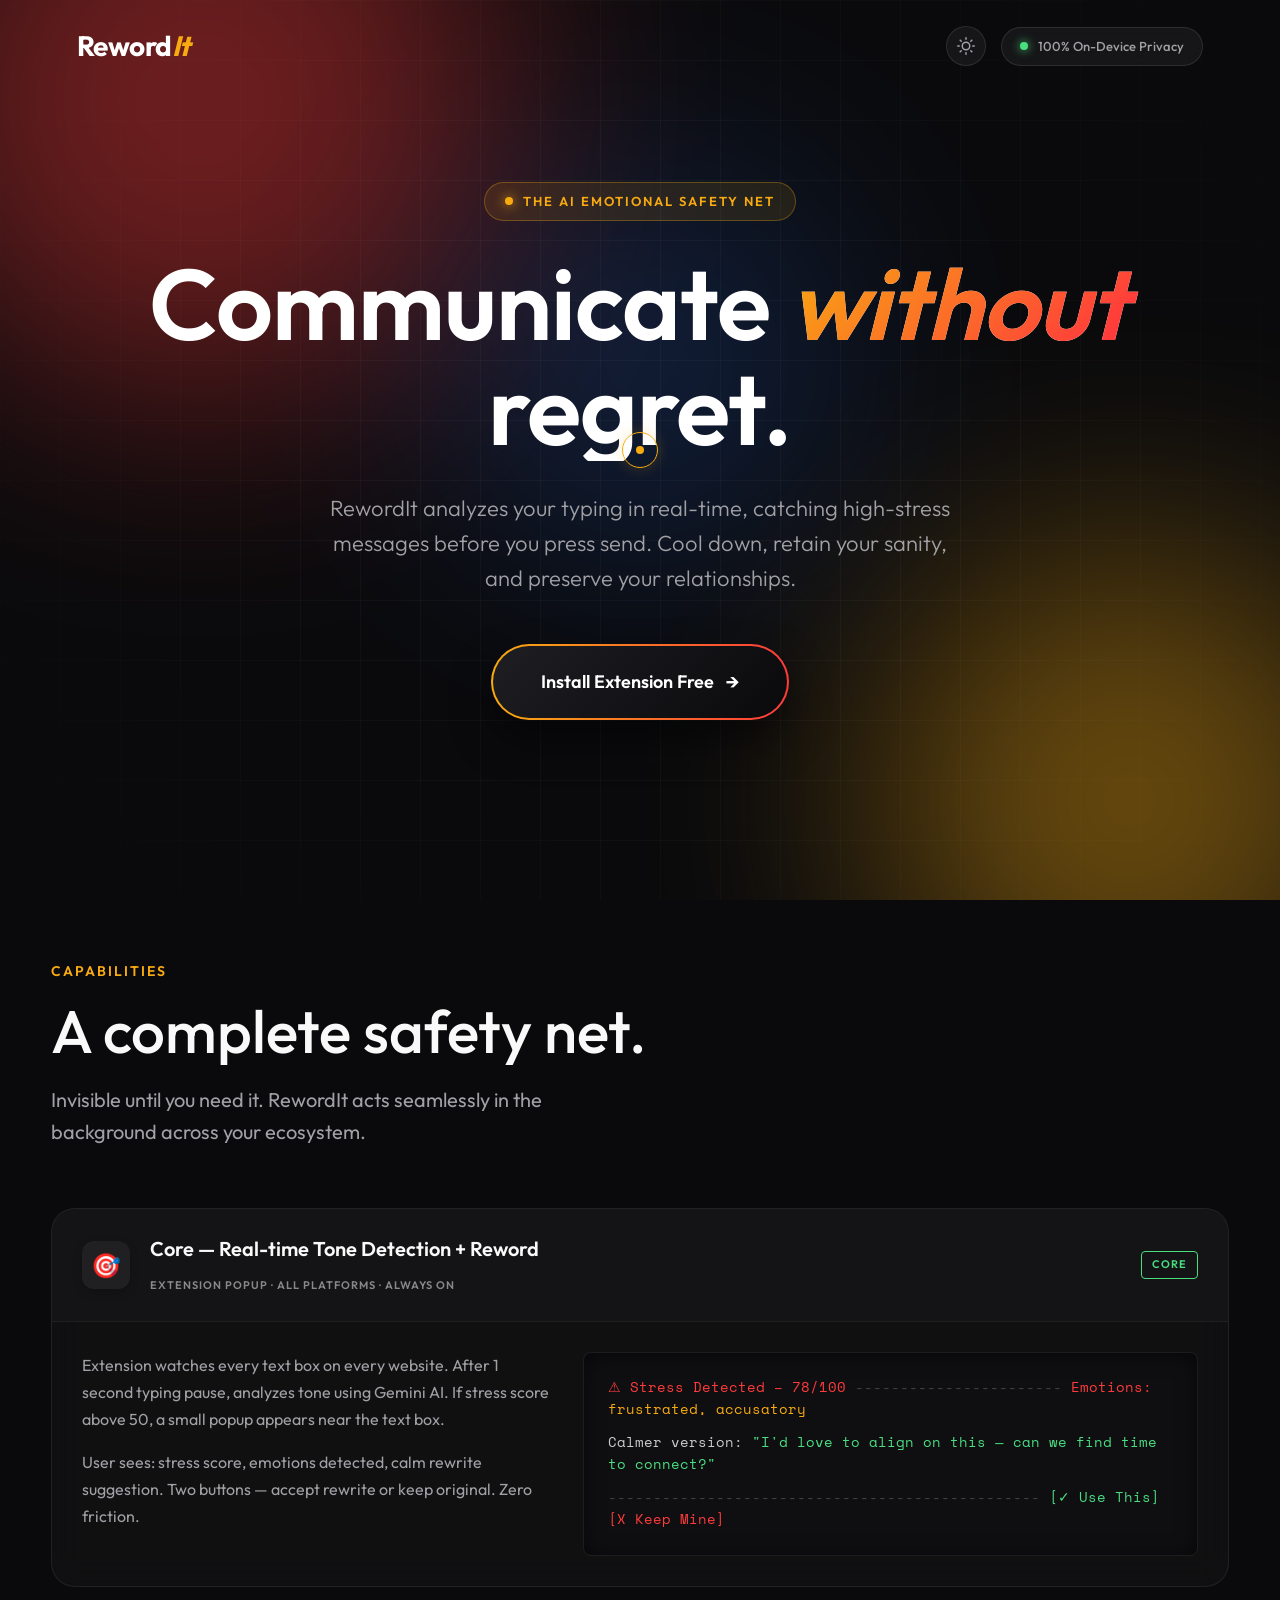
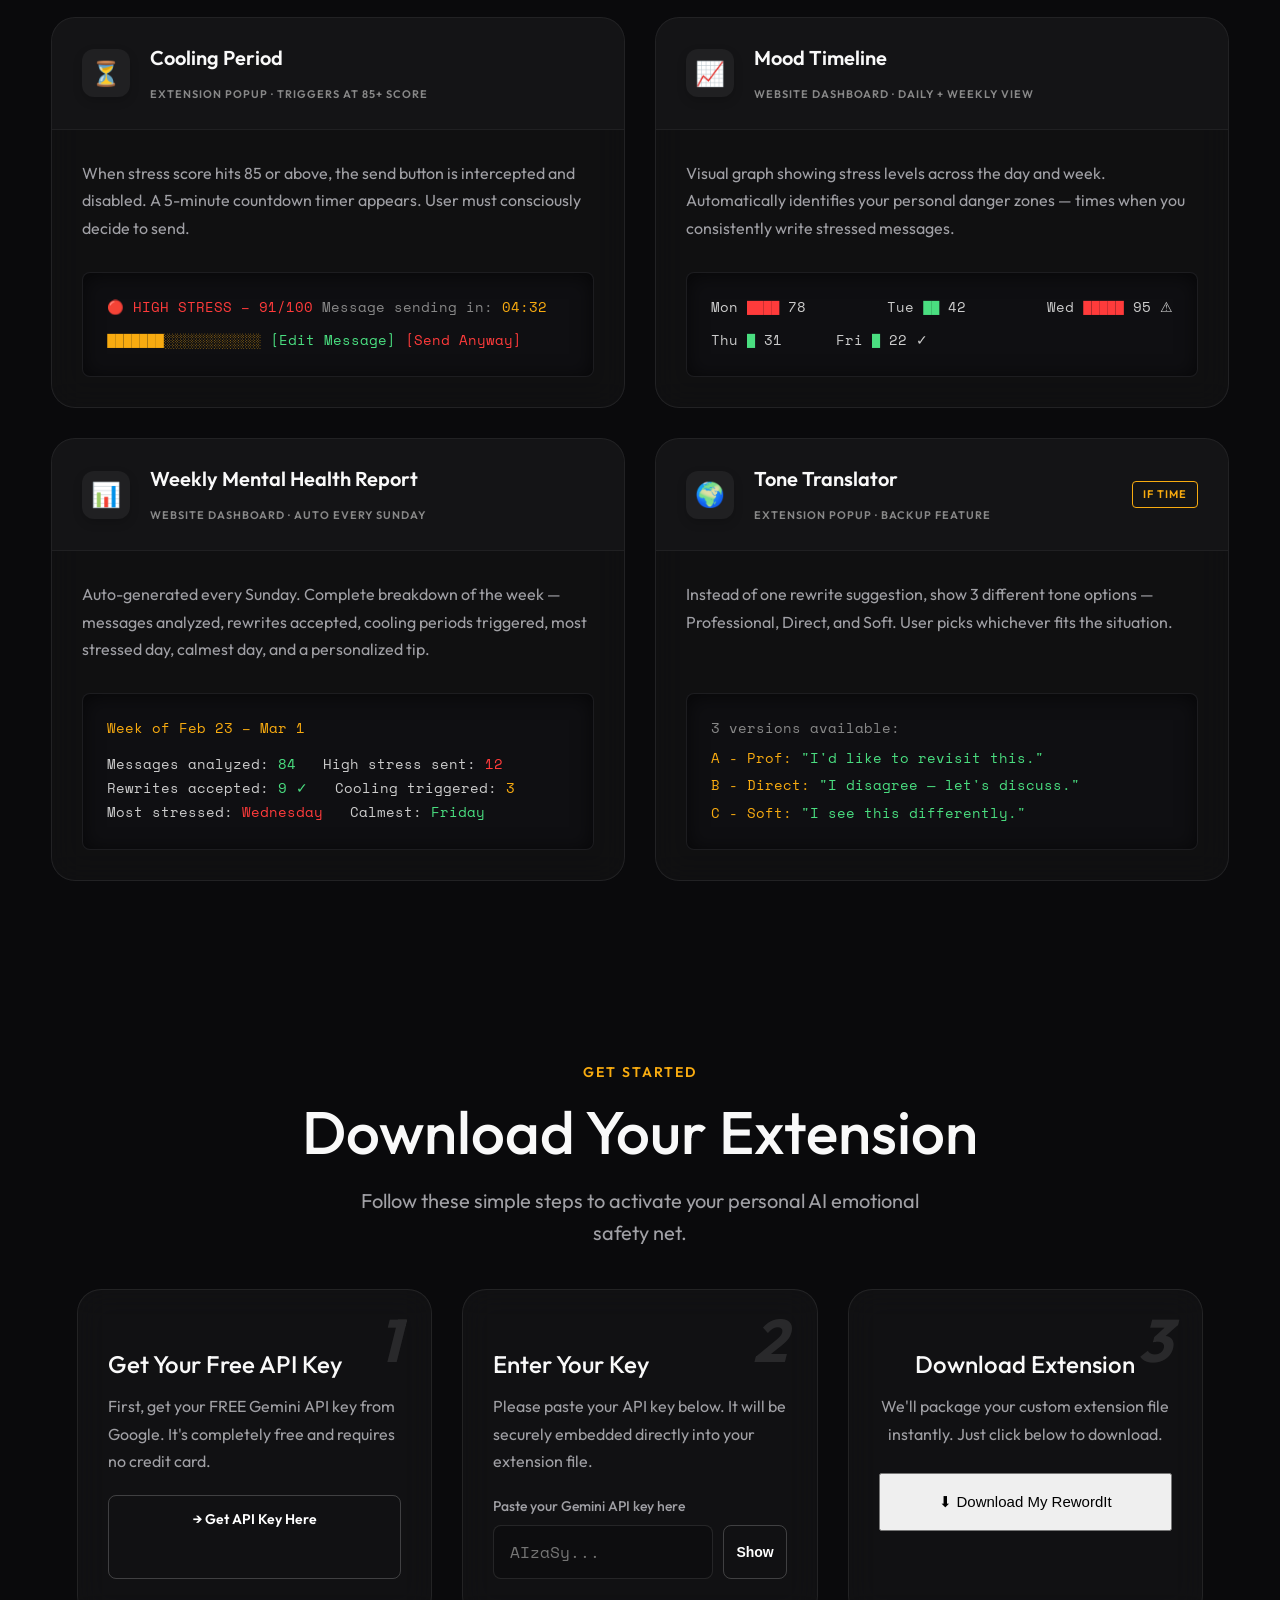
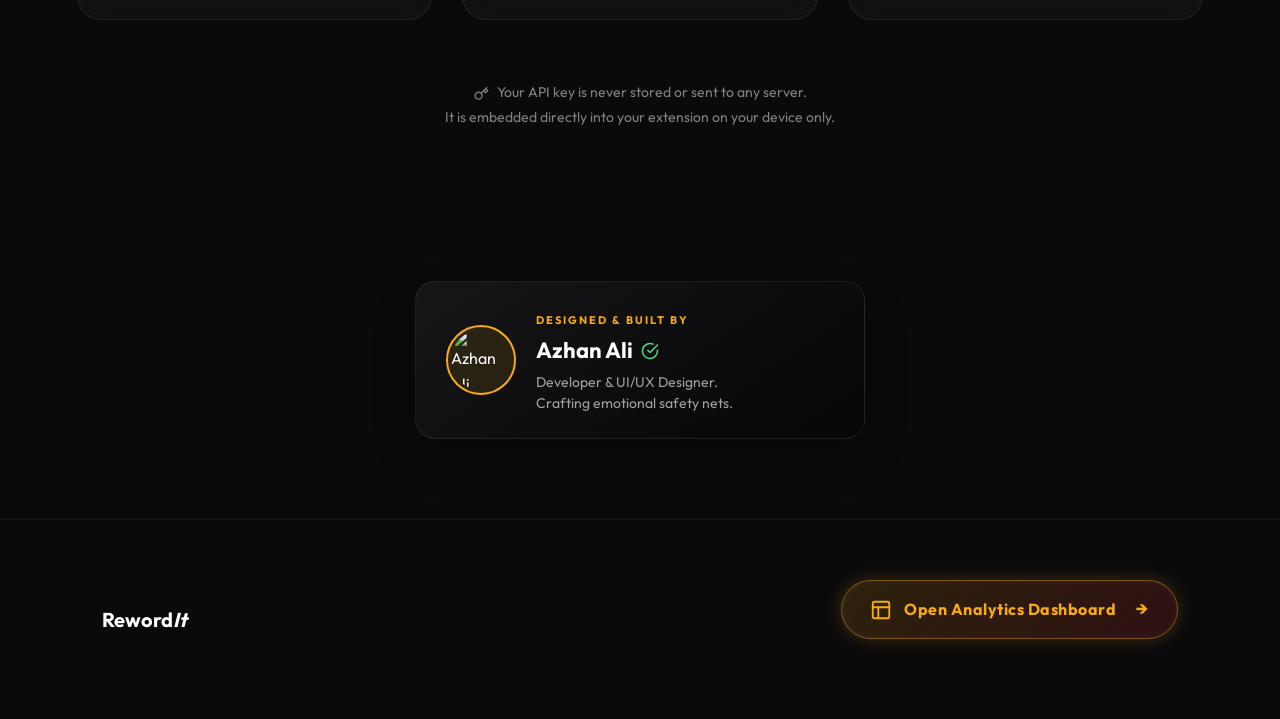
==== commit 435a9307: "Enhance Analytics Dashboard link to premium glowing button" ====
--- a/RewordIt/website/index.html
+++ b/RewordIt/website/index.html
@@ -1582,7 +1582,8 @@
         <a href="https://github.com/azhan-ali" target="_blank" class="maker-card">
             <div class="maker-content">
                 <!-- Replace src with your actual image URL when you want -->
-                <img src="https://api.dicebear.com/7.x/notionists/svg?seed=Azhan" alt="Azhan Ali" class="maker-avatar">
+                <img src="https://api.dicebear.com/7.x/bottts/svg?seed=Azhan&backgroundColor=transparent"
+                    alt="Azhan Ali" class="maker-avatar">
                 <div class="maker-info">
                     <span class="maker-tag">Designed & Built By</span>
                     <h4 class="maker-name">
@@ -1601,8 +1602,36 @@
 
     <footer>
         <div class="f-logo">Reword<i>It</i></div>
-        <div>
-            <a href="dashboard.html" style="font-weight: 500; transition: color 0.3s;">Analytics Dashboard →</a>
+        <div style="margin-top: 10px; margin-bottom: 30px;">
+            <a href="dashboard.html" class="dashboard-footer-btn" style="
+                display: inline-flex;
+                align-items: center;
+                gap: 12px;
+                background: linear-gradient(135deg, rgba(248, 171, 16, 0.15), rgba(255, 59, 59, 0.15));
+                border: 1px solid rgba(248, 171, 16, 0.4);
+                padding: 14px 28px;
+                border-radius: 50px;
+                color: var(--primary);
+                font-family: 'Outfit', sans-serif;
+                font-weight: 700;
+                font-size: 16px;
+                letter-spacing: 0.5px;
+                text-decoration: none;
+                transition: all 0.4s cubic-bezier(0.175, 0.885, 0.32, 1.275);
+                box-shadow: 0 0 20px rgba(248, 171, 16, 0.2), inset 0 0 10px rgba(255, 255, 255, 0.05);
+                position: relative;
+                overflow: hidden;
+            " onmouseover="this.style.transform='translateY(-3px) scale(1.02)'; this.style.boxShadow='0 10px 30px rgba(248, 171, 16, 0.4), inset 0 0 15px rgba(255, 255, 255, 0.1)';"
+                onmouseout="this.style.transform='translateY(0) scale(1)'; this.style.boxShadow='0 0 20px rgba(248, 171, 16, 0.2), inset 0 0 10px rgba(255, 255, 255, 0.05)';">
+                <svg width="22" height="22" viewBox="0 0 24 24" fill="none" stroke="currentColor" stroke-width="2"
+                    stroke-linecap="round" stroke-linejoin="round">
+                    <rect x="3" y="3" width="18" height="18" rx="2" ry="2"></rect>
+                    <line x1="3" y1="9" x2="21" y2="9"></line>
+                    <line x1="9" y1="21" x2="9" y2="9"></line>
+                </svg>
+                Open Analytics Dashboard
+                <span style="font-size: 18px; margin-left: 8px;">&rarr;</span>
+            </a>
         </div>
     </footer>
 
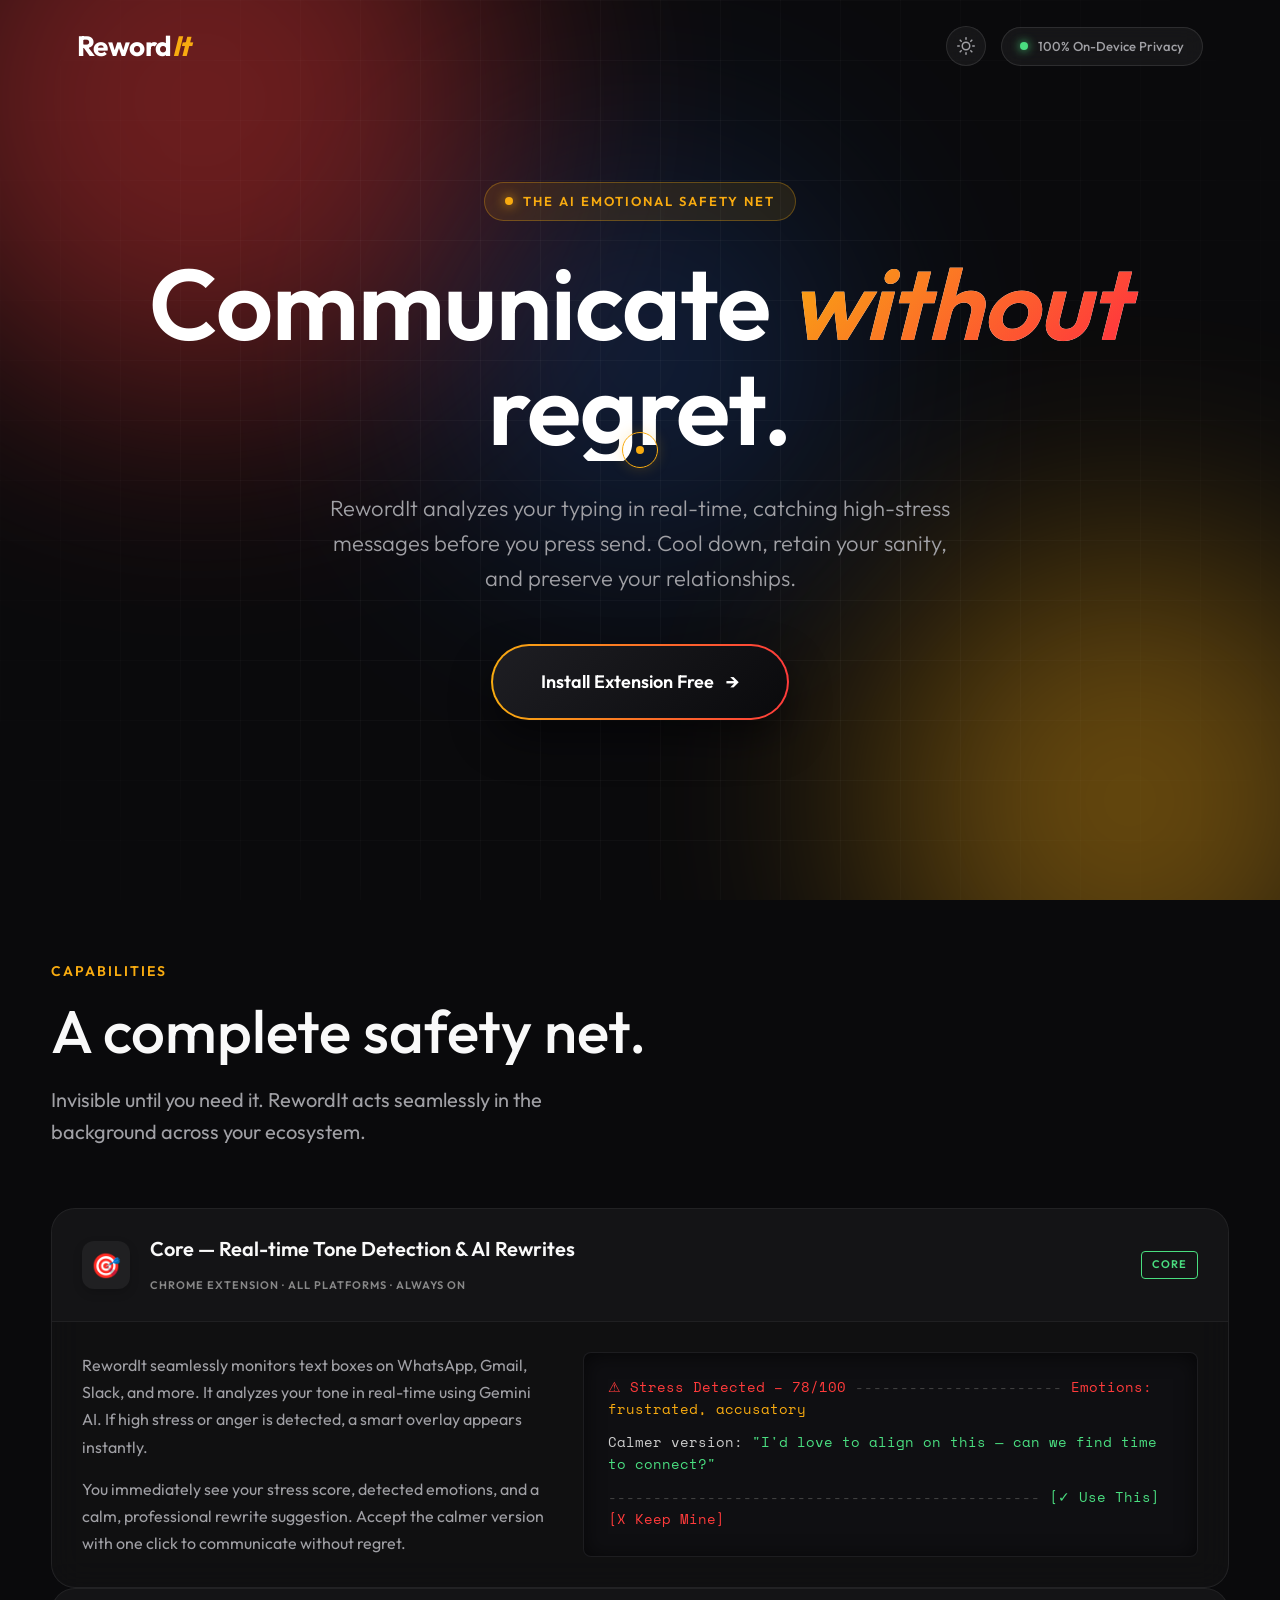
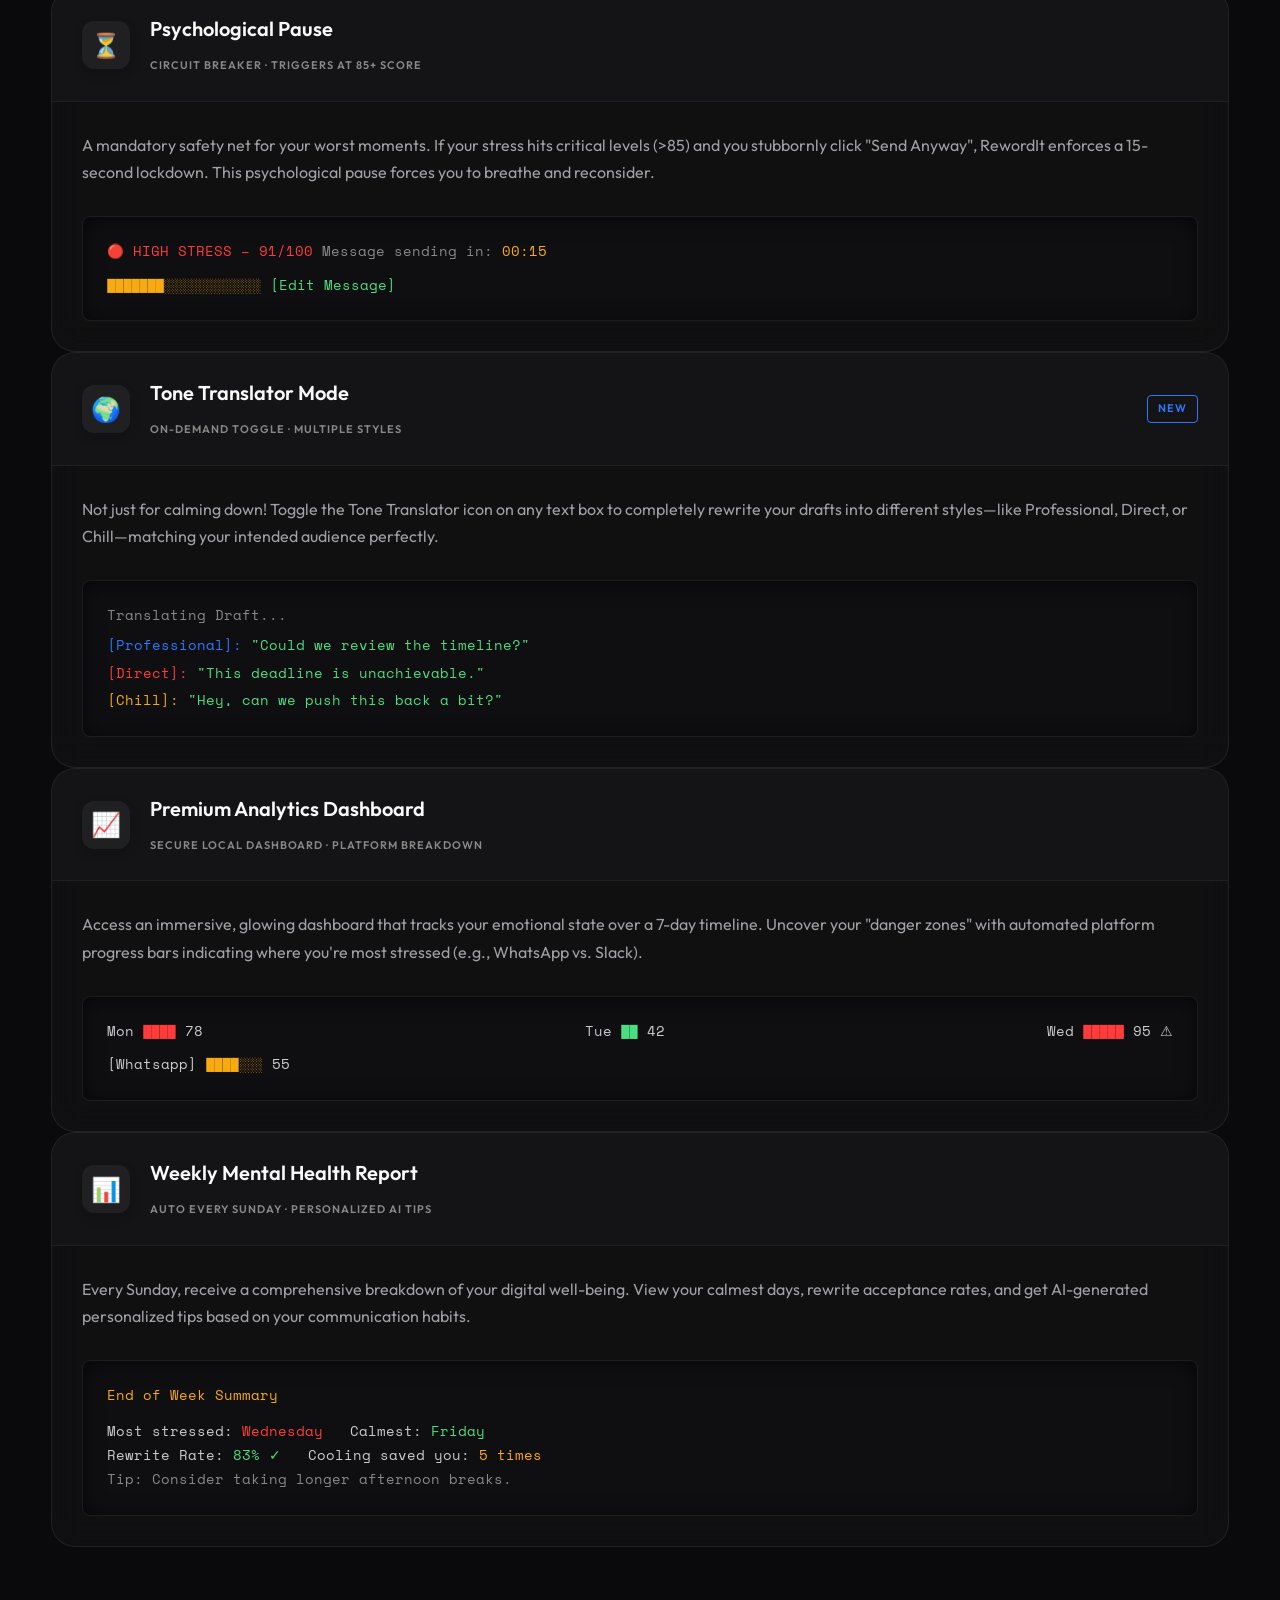
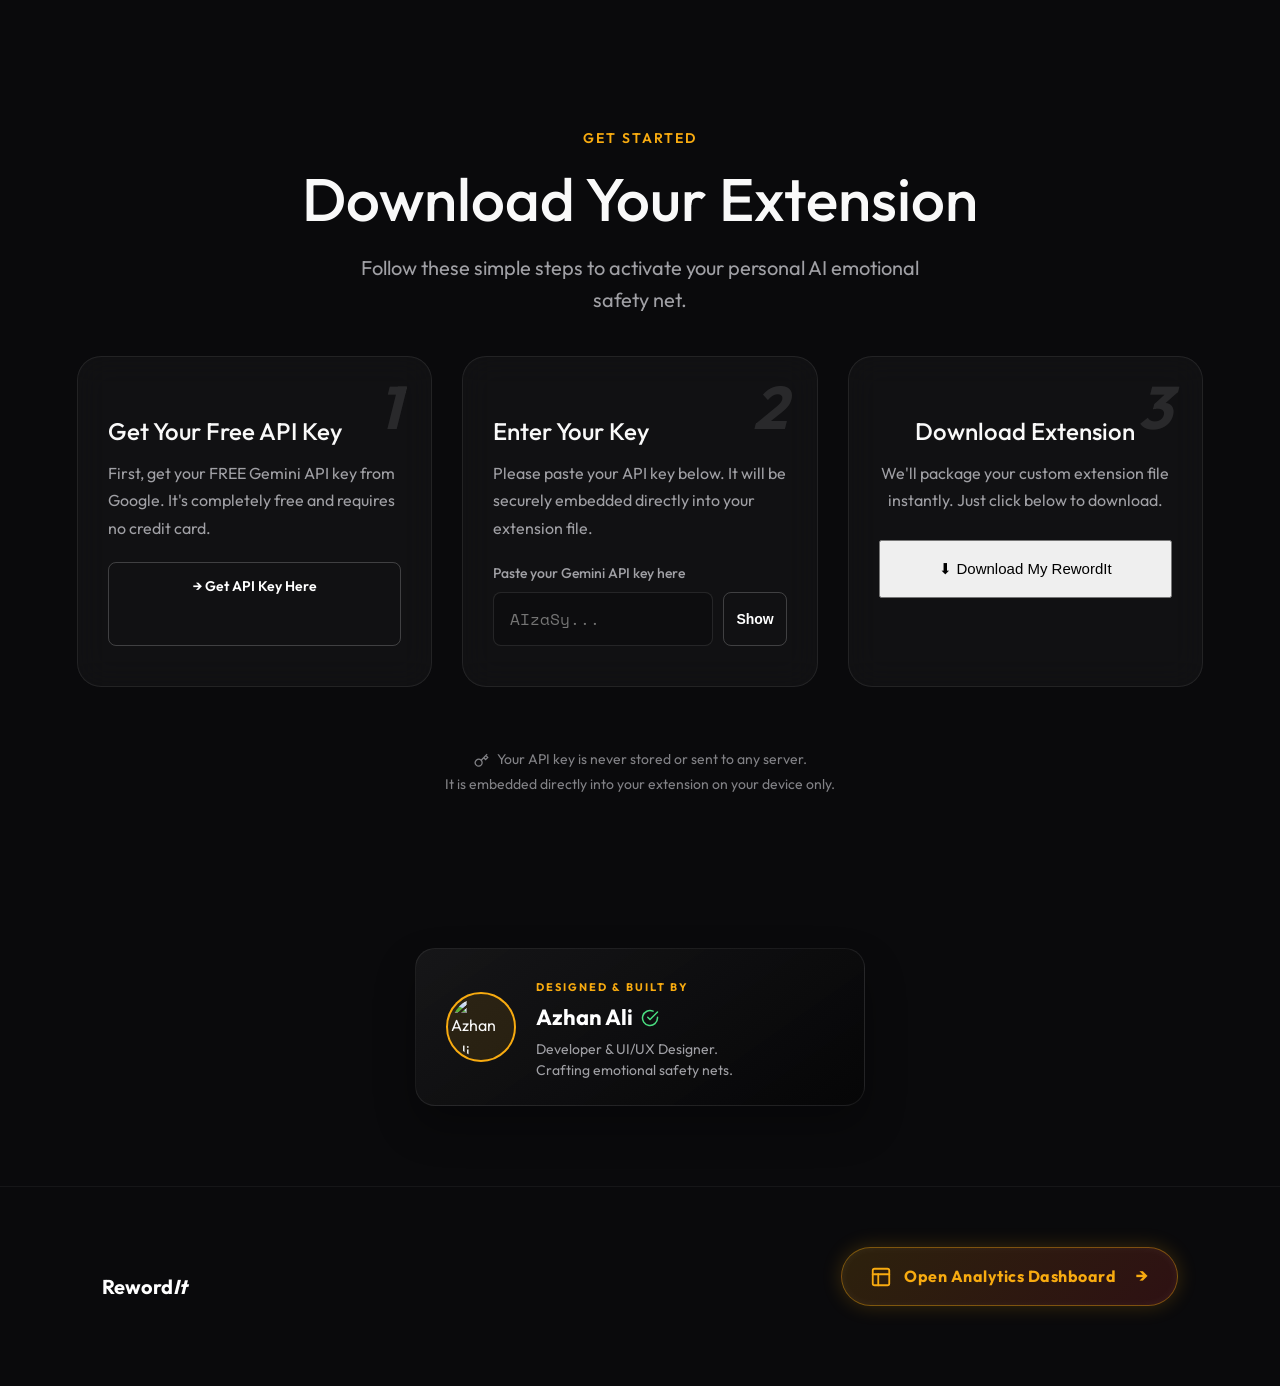
==== commit e81cc3a4: "Update Capabilities section logic to match current features" ====
--- a/RewordIt/website/index.html
+++ b/RewordIt/website/index.html
@@ -1345,147 +1345,145 @@
         <p class="section-desc">Invisible until you need it. RewordIt acts seamlessly in the background across your
             ecosystem.</p>
 
-        <div class="cap-grid">
-
-            <!-- Core -->
-            <div class="cap-card cap-full glass-card">
-                <div class="cap-header">
-                    <div class="cap-icon">🎯</div>
-                    <div class="cap-title-block">
-                        <h4>Core — Real-time Tone Detection + Reword</h4>
-                        <span class="cap-tags">EXTENSION POPUP · ALL PLATFORMS · ALWAYS ON</span>
+        <!-- Core -->
+        <div class="cap-card cap-full glass-card">
+            <div class="cap-header">
+                <div class="cap-icon">🎯</div>
+                <div class="cap-title-block">
+                    <h4>Core — Real-time Tone Detection & AI Rewrites</h4>
+                    <span class="cap-tags">CHROME EXTENSION · ALL PLATFORMS · ALWAYS ON</span>
+                </div>
+                <div class="cap-badge">CORE</div>
+            </div>
+            <div class="cap-body">
+                <div class="cap-text">
+                    <p>RewordIt seamlessly monitors text boxes on WhatsApp, Gmail, Slack, and more. It analyzes your
+                        tone in real-time using Gemini AI. If high stress or anger is detected, a smart overlay appears
+                        instantly.</p>
+                    <p>You immediately see your stress score, detected emotions, and a calm, professional rewrite
+                        suggestion. Accept the calmer version with one click to communicate without regret.</p>
+                </div>
+                <div class="cap-terminal">
+                    <div style="color: #ff3b3b; margin-bottom: 12px;">⚠ Stress Detected – 78/100 <span
+                            style="color: #444;">-----------------------</span> Emotions:<br><span
+                            style="color: #f8ab10;">frustrated, accusatory</span></div>
+                    <div style="margin-bottom: 12px;">Calmer version: <span style="color: #4ade80;">"I'd love to align
+                            on this — can we find time to connect?"</span></div>
+                    <div><span style="color: #444;">------------------------------------------------</span> <span
+                            style="color: #4ade80;">[✓ Use This]</span> <span style="color: #ff3b3b;">[X Keep
+                            Mine]</span></div>
+                </div>
+            </div>
+        </div>
+
+        <!-- Cooling Period -->
+        <div class="cap-card glass-card">
+            <div class="cap-header">
+                <div class="cap-icon">⏳</div>
+                <div class="cap-title-block">
+                    <h4>Psychological Pause</h4>
+                    <span class="cap-tags">CIRCUIT BREAKER · TRIGGERS AT 85+ SCORE</span>
+                </div>
+            </div>
+            <div class="cap-body cap-vertical">
+                <div class="cap-text">
+                    <p>A mandatory safety net for your worst moments. If your stress hits critical levels (>85) and you
+                        stubbornly click "Send Anyway", RewordIt enforces a 15-second lockdown. This psychological pause
+                        forces you to breathe and reconsider.</p>
+                </div>
+                <div class="cap-terminal">
+                    <div style="margin-bottom: 12px;"><span style="color: #ff3b3b;">🔴 HIGH STRESS – 91/100</span>
+                        <span style="color: #888;">Message sending in: <span style="color: #f8ab10;">00:15</span></span>
                     </div>
-                    <div class="cap-badge">CORE</div>
+                    <div><span style="color: #f8ab10;">███████░░░░░░░░░░░░</span> <span style="color: #4ade80;">[Edit
+                            Message]</span></div>
                 </div>
-                <div class="cap-body">
-                    <div class="cap-text">
-                        <p>Extension watches every text box on every website. After 1 second typing pause, analyzes tone
-                            using Gemini AI. If stress score above 50, a small popup appears near the text box.</p>
-                        <p>User sees: stress score, emotions detected, calm rewrite suggestion. Two buttons — accept
-                            rewrite or keep original. Zero friction.</p>
+            </div>
+        </div>
+
+        <!-- Tone Translator -->
+        <div class="cap-card glass-card">
+            <div class="cap-header">
+                <div class="cap-icon">🌍</div>
+                <div class="cap-title-block">
+                    <h4>Tone Translator Mode</h4>
+                    <span class="cap-tags">ON-DEMAND TOGGLE · MULTIPLE STYLES</span>
+                </div>
+                <div class="cap-badge cap-badge-outline" style="border-color: #2e78ff; color: #2e78ff;">NEW</div>
+            </div>
+            <div class="cap-body cap-vertical">
+                <div class="cap-text">
+                    <p>Not just for calming down! Toggle the Tone Translator icon on any text box to completely rewrite
+                        your drafts into different styles—like Professional, Direct, or Chill—matching your intended
+                        audience perfectly.</p>
+                </div>
+                <div class="cap-terminal">
+                    <div style="margin-bottom: 8px;"><span style="color: #888;">Translating Draft...</span></div>
+                    <div style="margin-bottom: 6px;"><span style="color: #2e78ff;">[Professional]:</span> <span
+                            style="color: #4ade80;">"Could we review the timeline?"</span></div>
+                    <div style="margin-bottom: 6px;"><span style="color: #ff3b3b;">[Direct]:</span> <span
+                            style="color: #4ade80;">"This deadline is unachievable."</span></div>
+                    <div><span style="color: #f8ab10;">[Chill]:</span> <span style="color: #4ade80;">"Hey, can we push
+                            this back a bit?"</span></div>
+                </div>
+            </div>
+        </div>
+
+        <!-- Mood Timeline -->
+        <div class="cap-card glass-card">
+            <div class="cap-header">
+                <div class="cap-icon">📈</div>
+                <div class="cap-title-block">
+                    <h4>Premium Analytics Dashboard</h4>
+                    <span class="cap-tags">SECURE LOCAL DASHBOARD · PLATFORM BREAKDOWN</span>
+                </div>
+            </div>
+            <div class="cap-body cap-vertical">
+                <div class="cap-text">
+                    <p>Access an immersive, glowing dashboard that tracks your emotional state over a 7-day timeline.
+                        Uncover your "danger zones" with automated platform progress bars indicating where you're most
+                        stressed (e.g., WhatsApp vs. Slack).</p>
+                </div>
+                <div class="cap-terminal">
+                    <div style="display:flex; justify-content: space-between; margin-bottom:12px;">
+                        <span>Mon <span style="color: #ff3b3b;">████</span> 78</span>
+                        <span>Tue <span style="color: #4ade80;">██</span> 42</span>
+                        <span>Wed <span style="color: #ff3b3b;">█████</span> 95 ⚠</span>
                     </div>
-                    <div class="cap-terminal">
-                        <div style="color: #ff3b3b; margin-bottom: 12px;">⚠ Stress Detected – 78/100 <span
-                                style="color: #444;">-----------------------</span> Emotions:<br><span
-                                style="color: #f8ab10;">frustrated, accusatory</span></div>
-                        <div style="margin-bottom: 12px;">Calmer version: <span style="color: #4ade80;">"I'd love to
-                                align on this — can we find time to connect?"</span></div>
-                        <div><span style="color: #444;">------------------------------------------------</span> <span
-                                style="color: #4ade80;">[✓ Use This]</span> <span style="color: #ff3b3b;">[X Keep
-                                Mine]</span></div>
+                    <div>
+                        <span>[Whatsapp] <span style="color: #f8ab10;">████░░░</span> 55</span>
                     </div>
                 </div>
             </div>
-
-            <!-- Cooling Period -->
-            <div class="cap-card glass-card">
-                <div class="cap-header">
-                    <div class="cap-icon">⏳</div>
-                    <div class="cap-title-block">
-                        <h4>Cooling Period</h4>
-                        <span class="cap-tags">EXTENSION POPUP · TRIGGERS AT 85+ SCORE</span>
-                    </div>
+        </div>
+
+        <!-- Weekly Report -->
+        <div class="cap-card glass-card">
+            <div class="cap-header">
+                <div class="cap-icon">📊</div>
+                <div class="cap-title-block">
+                    <h4>Weekly Mental Health Report</h4>
+                    <span class="cap-tags">AUTO EVERY SUNDAY · PERSONALIZED AI TIPS</span>
                 </div>
-                <div class="cap-body cap-vertical">
-                    <div class="cap-text">
-                        <p>When stress score hits 85 or above, the send button is intercepted and disabled. A 5-minute
-                            countdown timer appears. User must consciously decide to send.</p>
-                    </div>
-                    <div class="cap-terminal">
-                        <div style="margin-bottom: 12px;"><span style="color: #ff3b3b;">🔴 HIGH STRESS – 91/100</span>
-                            <span style="color: #888;">Message sending in: <span
-                                    style="color: #f8ab10;">04:32</span></span>
-                        </div>
-                        <div><span style="color: #f8ab10;">███████░░░░░░░░░░░░</span> <span
-                                style="color: #4ade80;">[Edit Message]</span> <span style="color: #ff3b3b;">[Send
-                                Anyway]</span></div>
+            </div>
+            <div class="cap-body cap-vertical">
+                <div class="cap-text">
+                    <p>Every Sunday, receive a comprehensive breakdown of your digital well-being. View your calmest
+                        days, rewrite acceptance rates, and get AI-generated personalized tips based on your
+                        communication habits.</p>
+                </div>
+                <div class="cap-terminal">
+                    <div style="color: #f8ab10; margin-bottom:12px;">End of Week Summary</div>
+                    <div style="line-height: 1.8;">
+                        Most stressed: <span style="color: #ff3b3b;">Wednesday</span> &nbsp; Calmest: <span
+                            style="color: #4ade80;">Friday</span><br>
+                        Rewrite Rate: <span style="color: #4ade80;">83% ✓</span> &nbsp; Cooling saved you: <span
+                            style="color: #f8ab10;">5 times</span><br>
+                        <span style="color: #888;">Tip: Consider taking longer afternoon breaks.</span>
                     </div>
                 </div>
             </div>
-
-            <!-- Mood Timeline -->
-            <div class="cap-card glass-card">
-                <div class="cap-header">
-                    <div class="cap-icon">📈</div>
-                    <div class="cap-title-block">
-                        <h4>Mood Timeline</h4>
-                        <span class="cap-tags">WEBSITE DASHBOARD · DAILY + WEEKLY VIEW</span>
-                    </div>
-                </div>
-                <div class="cap-body cap-vertical">
-                    <div class="cap-text">
-                        <p>Visual graph showing stress levels across the day and week. Automatically identifies your
-                            personal danger zones — times when you consistently write stressed messages.</p>
-                    </div>
-                    <div class="cap-terminal">
-                        <div style="display:flex; justify-content: space-between; margin-bottom:12px;">
-                            <span>Mon <span style="color: #ff3b3b;">████</span> 78</span>
-                            <span>Tue <span style="color: #4ade80;">██</span> 42</span>
-                            <span>Wed <span style="color: #ff3b3b;">█████</span> 95 ⚠</span>
-                        </div>
-                        <div>
-                            <span>Thu <span style="color: #4ade80;">█</span> 31</span> &nbsp;&nbsp;&nbsp;&nbsp;
-                            <span>Fri <span style="color: #4ade80;">█</span> 22 ✓</span>
-                        </div>
-                    </div>
-                </div>
-            </div>
-
-            <!-- Weekly Report -->
-            <div class="cap-card glass-card">
-                <div class="cap-header">
-                    <div class="cap-icon">📊</div>
-                    <div class="cap-title-block">
-                        <h4>Weekly Mental Health Report</h4>
-                        <span class="cap-tags">WEBSITE DASHBOARD · AUTO EVERY SUNDAY</span>
-                    </div>
-                </div>
-                <div class="cap-body cap-vertical">
-                    <div class="cap-text">
-                        <p>Auto-generated every Sunday. Complete breakdown of the week — messages analyzed, rewrites
-                            accepted, cooling periods triggered, most stressed day, calmest day, and a personalized tip.
-                        </p>
-                    </div>
-                    <div class="cap-terminal">
-                        <div style="color: #f8ab10; margin-bottom:12px;">Week of Feb 23 – Mar 1</div>
-                        <div style="line-height: 1.8;">
-                            Messages analyzed: <span style="color: #4ade80;">84</span> &nbsp; High stress sent: <span
-                                style="color: #ff3b3b;">12</span><br>
-                            Rewrites accepted: <span style="color: #4ade80;">9 ✓</span> &nbsp; Cooling triggered: <span
-                                style="color: #f8ab10;">3</span><br>
-                            Most stressed: <span style="color: #ff3b3b;">Wednesday</span> &nbsp; Calmest: <span
-                                style="color: #4ade80;">Friday</span>
-                        </div>
-                    </div>
-                </div>
-            </div>
-
-            <!-- Tone Translator -->
-            <div class="cap-card glass-card">
-                <div class="cap-header">
-                    <div class="cap-icon">🌍</div>
-                    <div class="cap-title-block">
-                        <h4>Tone Translator</h4>
-                        <span class="cap-tags">EXTENSION POPUP · BACKUP FEATURE</span>
-                    </div>
-                    <div class="cap-badge cap-badge-outline">IF TIME</div>
-                </div>
-                <div class="cap-body cap-vertical">
-                    <div class="cap-text">
-                        <p>Instead of one rewrite suggestion, show 3 different tone options — Professional, Direct, and
-                            Soft. User picks whichever fits the situation.</p>
-                    </div>
-                    <div class="cap-terminal">
-                        <div style="margin-bottom: 8px;"><span style="color: #888;">3 versions available:</span></div>
-                        <div style="margin-bottom: 6px;"><span style="color: #f8ab10;">A - Prof:</span> <span
-                                style="color: #4ade80;">"I'd like to revisit this."</span></div>
-                        <div style="margin-bottom: 6px;"><span style="color: #f8ab10;">B - Direct:</span> <span
-                                style="color: #4ade80;">"I disagree — let's discuss."</span></div>
-                        <div><span style="color: #f8ab10;">C - Soft:</span> <span style="color: #4ade80;">"I see this
-                                differently."</span></div>
-                    </div>
-                </div>
-            </div>
+        </div>
 
         </div>
     </section>
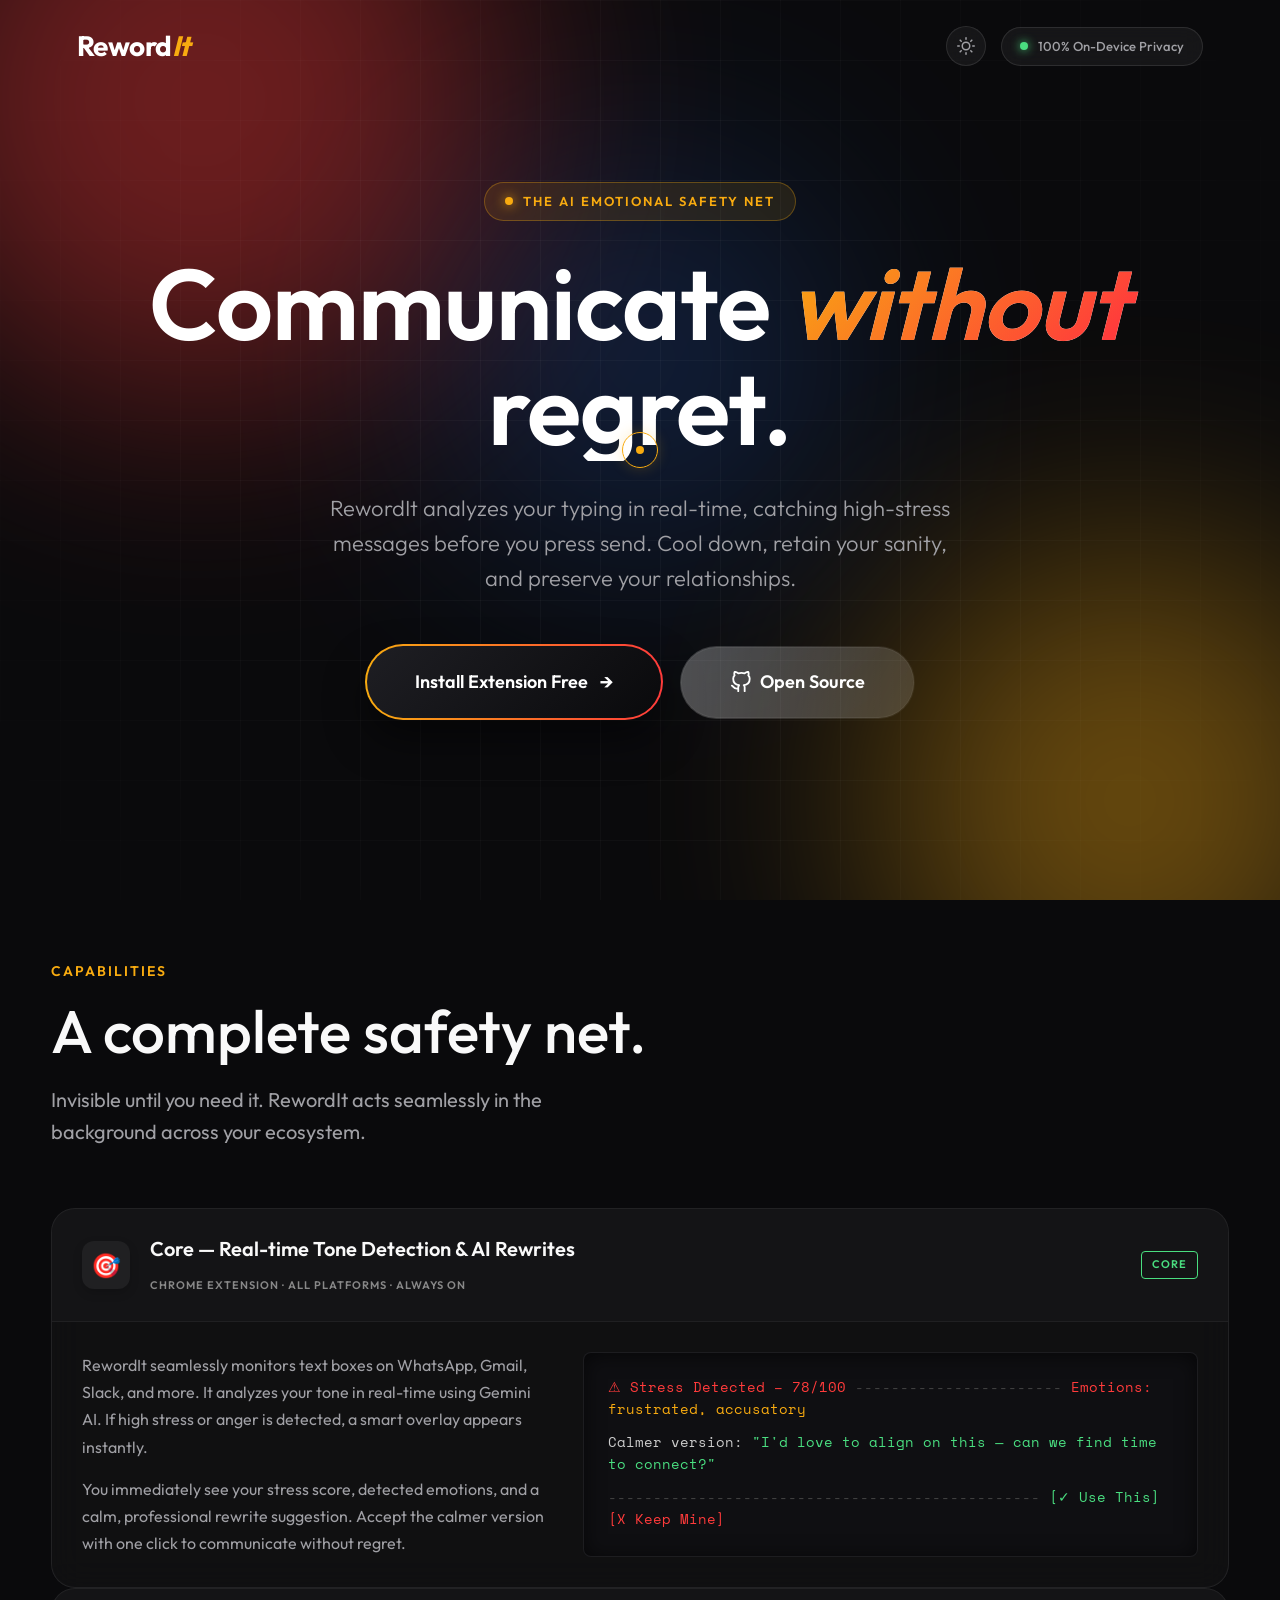
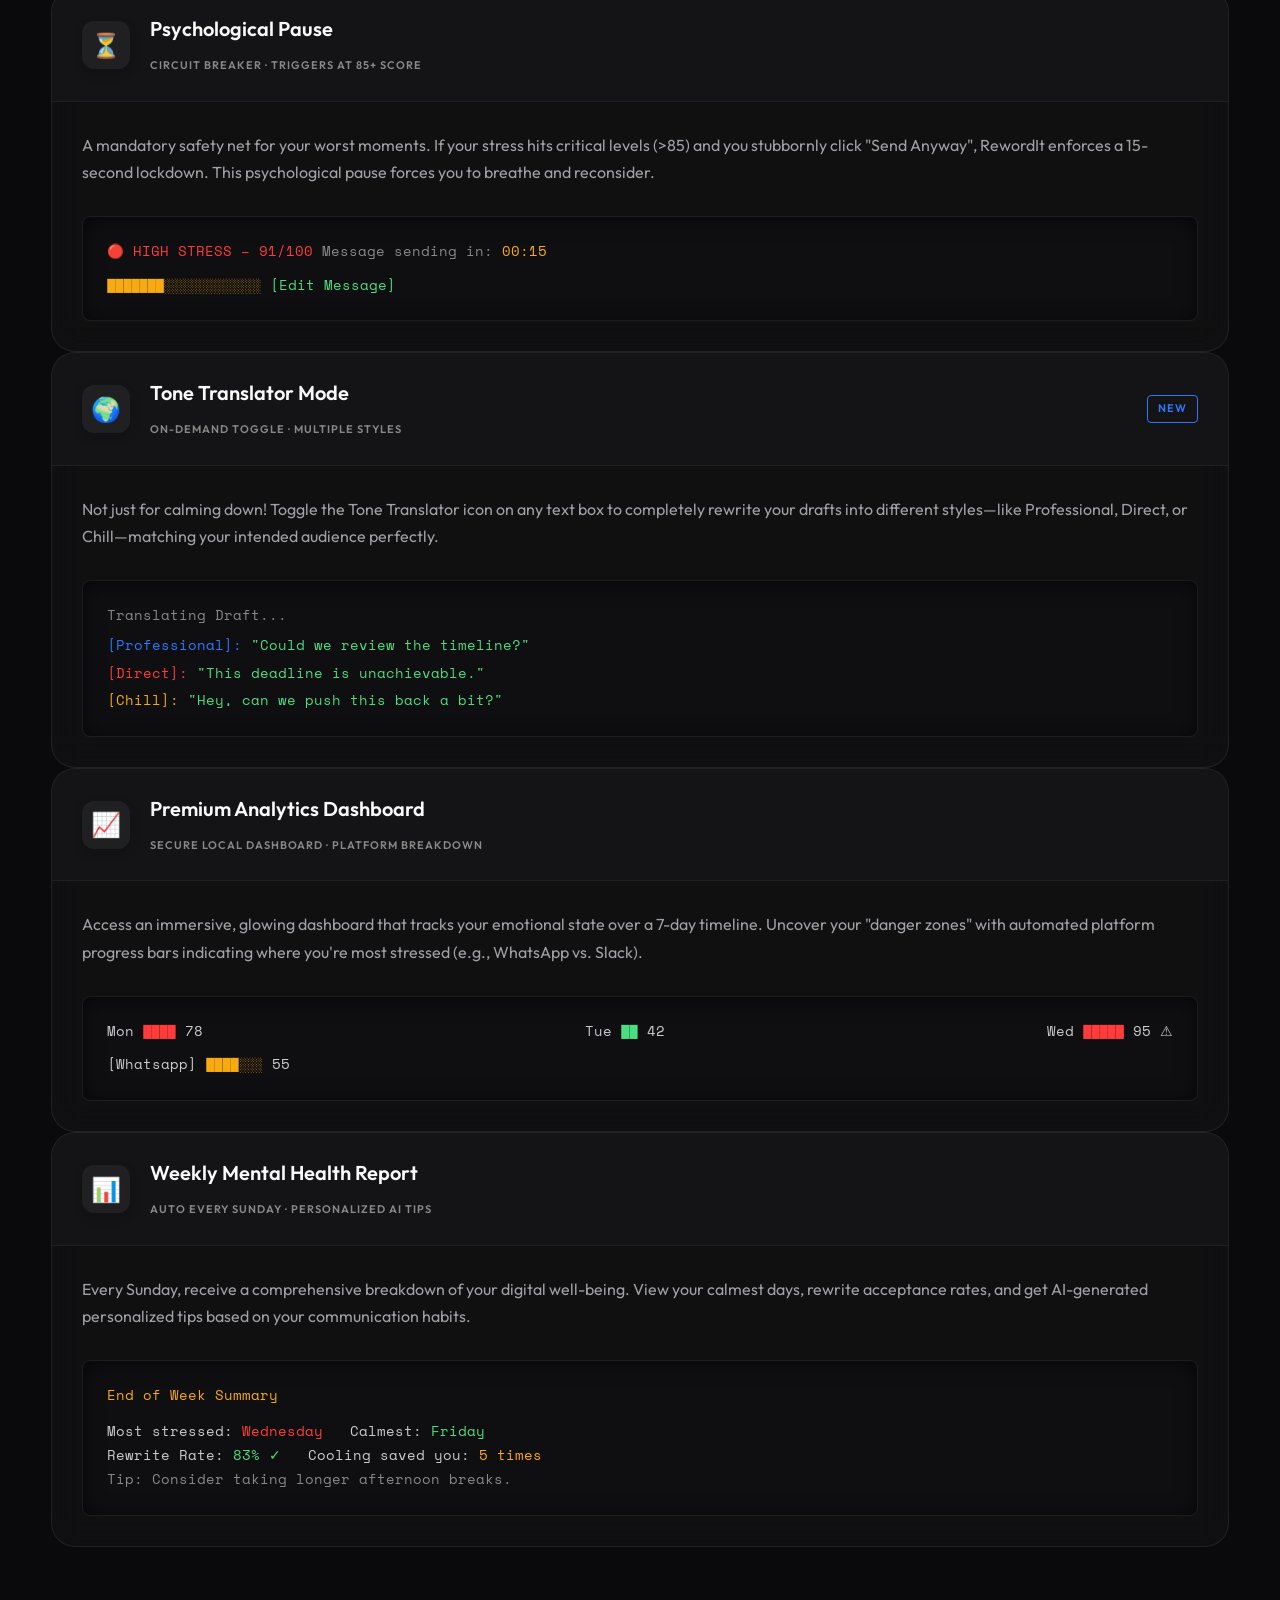
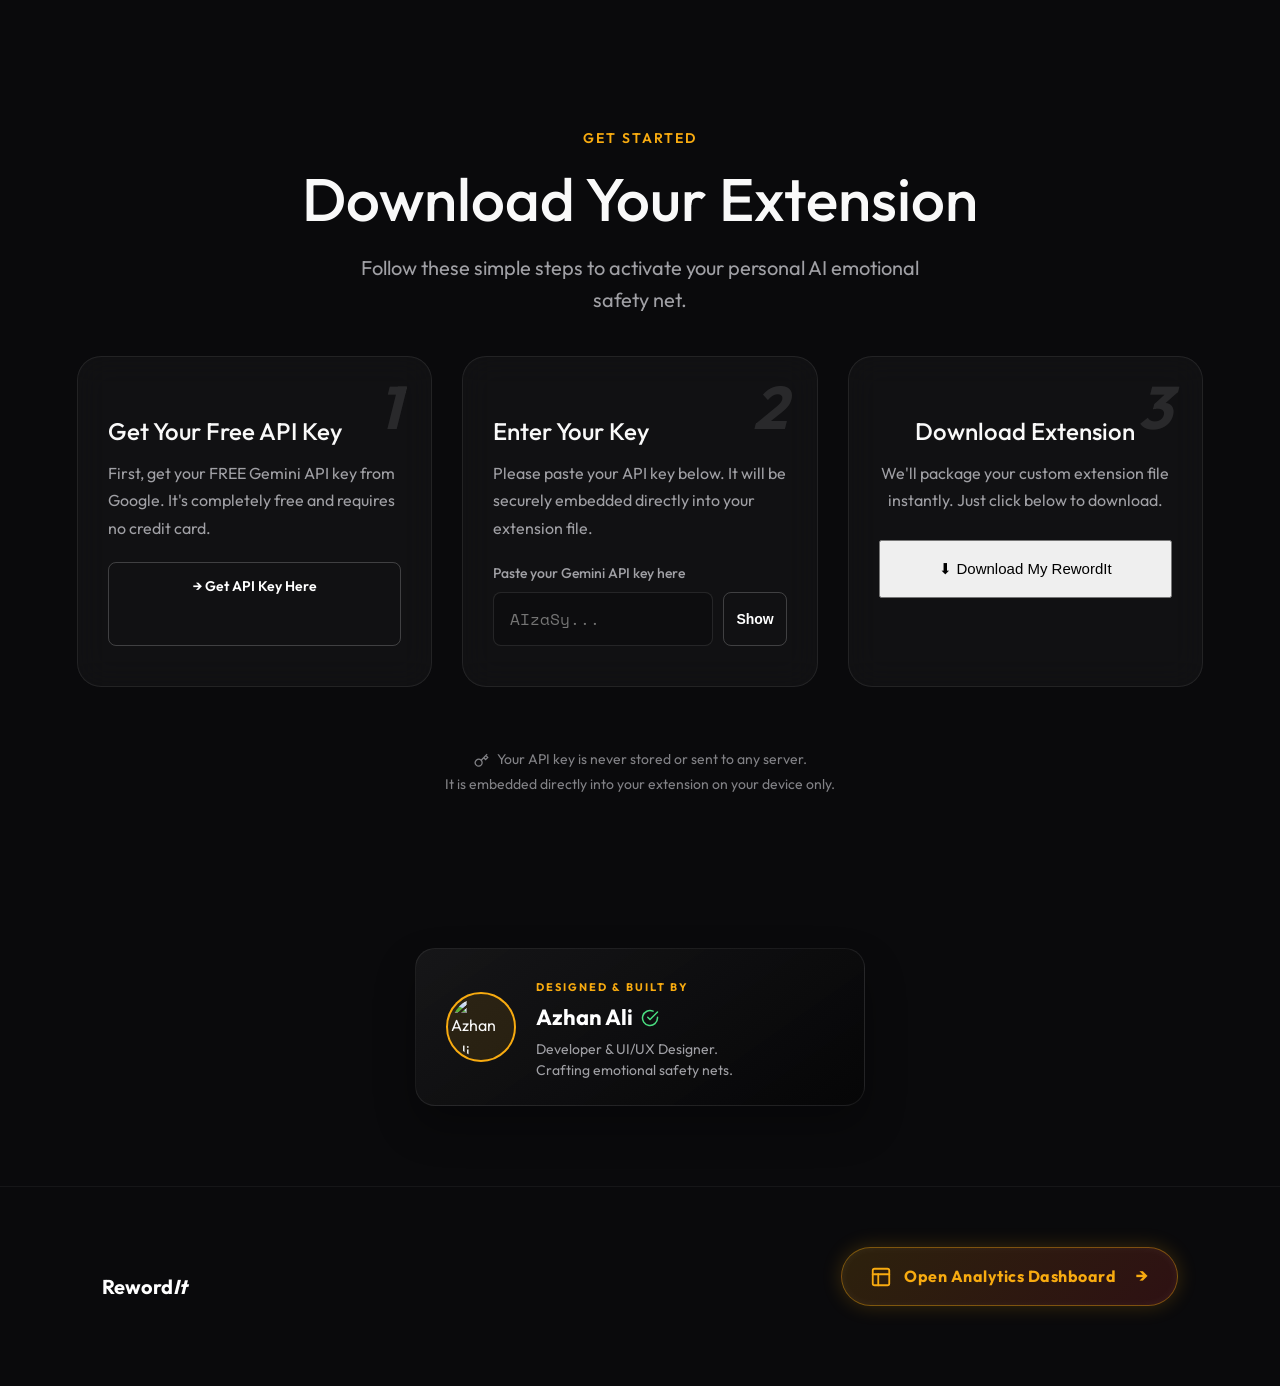
==== commit c4d2b89c: "Add Open Source button linking to GitHub repo" ====
--- a/RewordIt/website/index.html
+++ b/RewordIt/website/index.html
@@ -1331,10 +1331,32 @@
         <p>RewordIt analyzes your typing in real-time, catching high-stress messages before you press send. Cool down,
             retain your sanity, and preserve your relationships.</p>
 
-        <div class="hero-cta-wrapper">
+        <div class="hero-cta-wrapper" style="flex-direction: row; gap: 20px; flex-wrap: wrap; justify-content: center;">
             <a href="#install" class="cta-btn-premium">
                 <span class="cta-text">Install Extension Free</span>
                 <span class="cta-icon">→</span>
+            </a>
+            <a href="https://github.com/azhan-ali/Rewordit---Mindcode-Hackathon" target="_blank" class="cta-btn-premium"
+                style="background: rgba(255, 255, 255, 0.05); border: 1px solid rgba(255, 255, 255, 0.1); box-shadow: none;">
+                <svg width="22" height="22" viewBox="0 0 24 24" fill="none" stroke="currentColor" stroke-width="2"
+                    stroke-linecap="round" stroke-linejoin="round" style="margin-right: -4px;">
+                    <path
+                        d="M9 19c-5 1.5-5-2.5-7-3m14 6v-3.87a3.37 3.37 0 0 0-.94-2.61c3.14-.35 6.44-1.54 6.44-7A5.44 5.44 0 0 0 20 4.77 5.07 5.07 0 0 0 19.91 1S18.73.65 16 2.48a13.38 13.38 0 0 0-7 0C6.27.65 5.09 1 5.09 1A5.07 5.07 0 0 0 5 4.77a5.44 5.44 0 0 0-1.5 3.78c0 5.42 3.3 6.61 6.44 7A3.37 3.37 0 0 0 9 18.13V22">
+                    </path>
+                </svg>
+                <span class="cta-text" style="color: #fff;">Open Source</span>
+                <style>
+                    /* Override premium gradient border to be grey for secondary button */
+                    .cta-btn-premium[href*="github"]::before {
+                        background: linear-gradient(90deg, rgba(255, 255, 255, 0.2), rgba(255, 255, 255, 0.05));
+                        animation: none;
+                    }
+
+                    .cta-btn-premium[href*="github"]:hover {
+                        background: rgba(255, 255, 255, 0.1) !important;
+                        box-shadow: 0 10px 30px rgba(0, 0, 0, 0.5) !important;
+                    }
+                </style>
             </a>
         </div>
     </header>
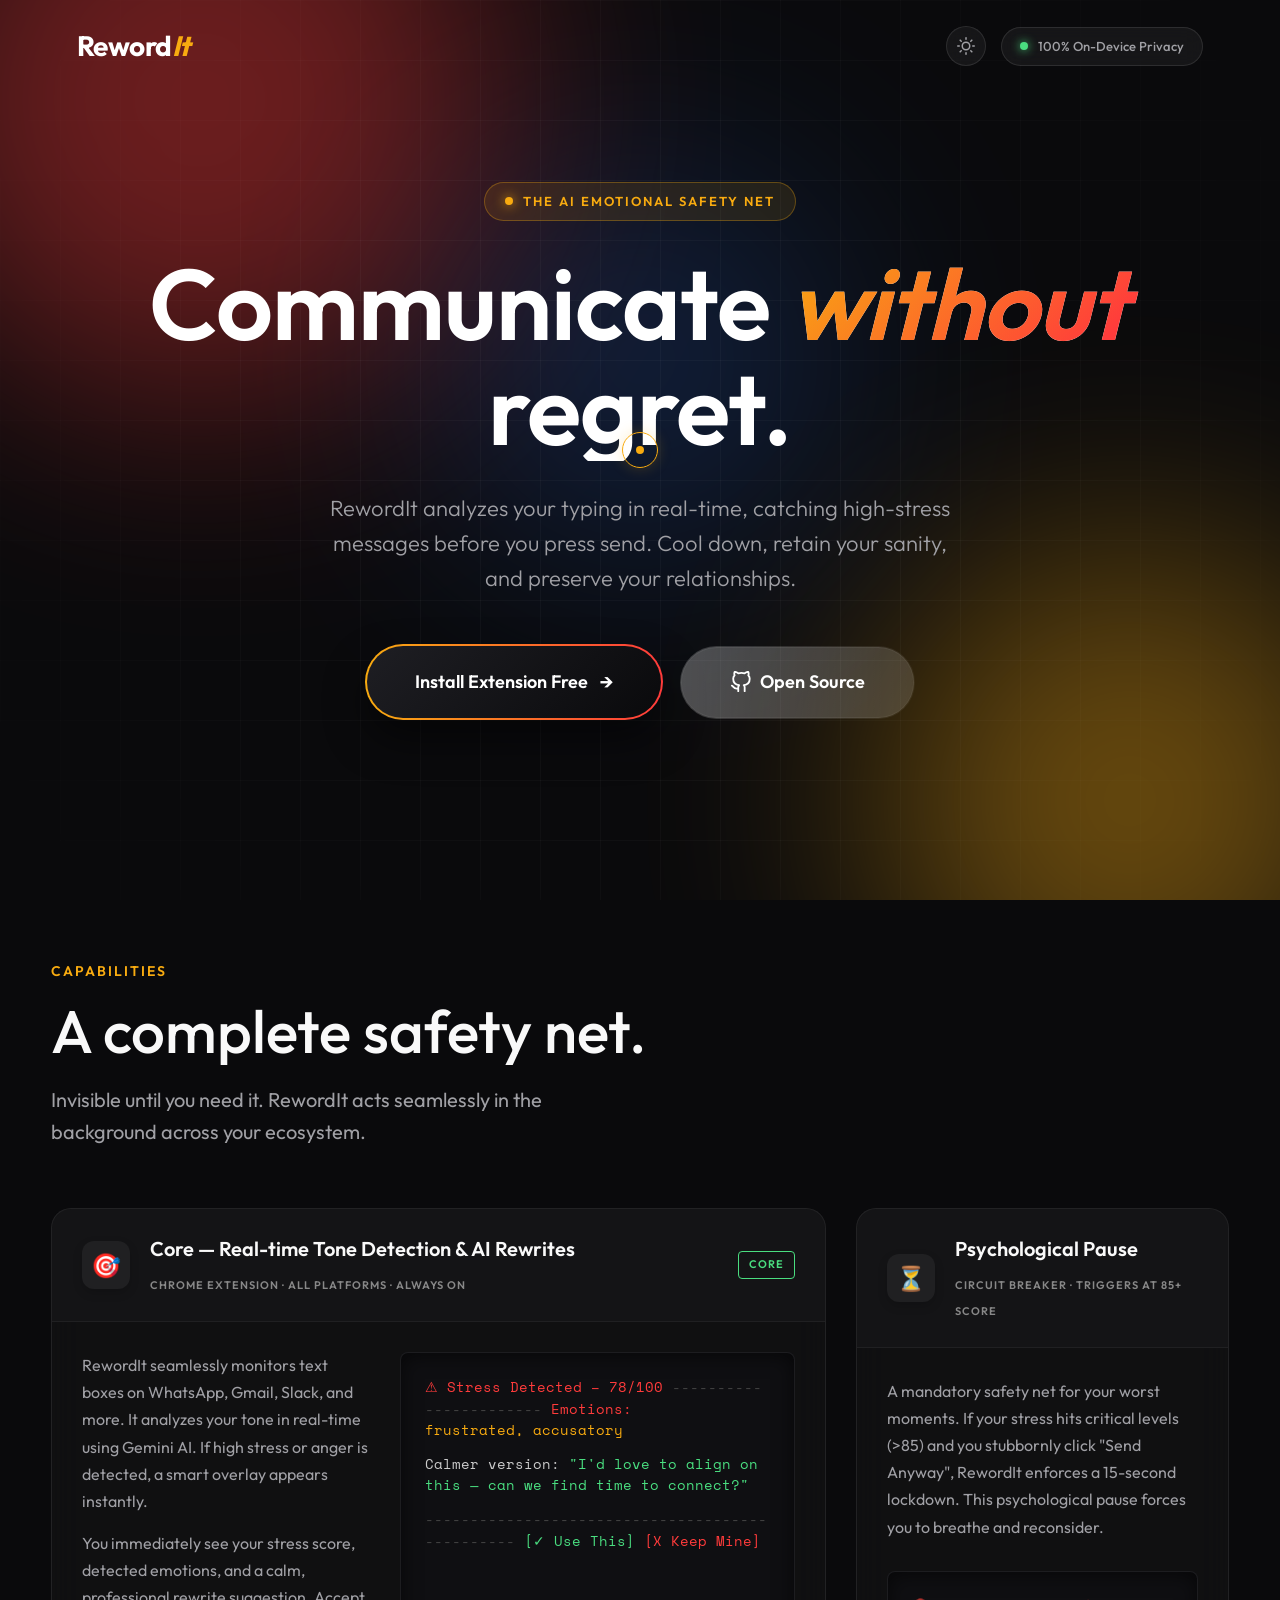
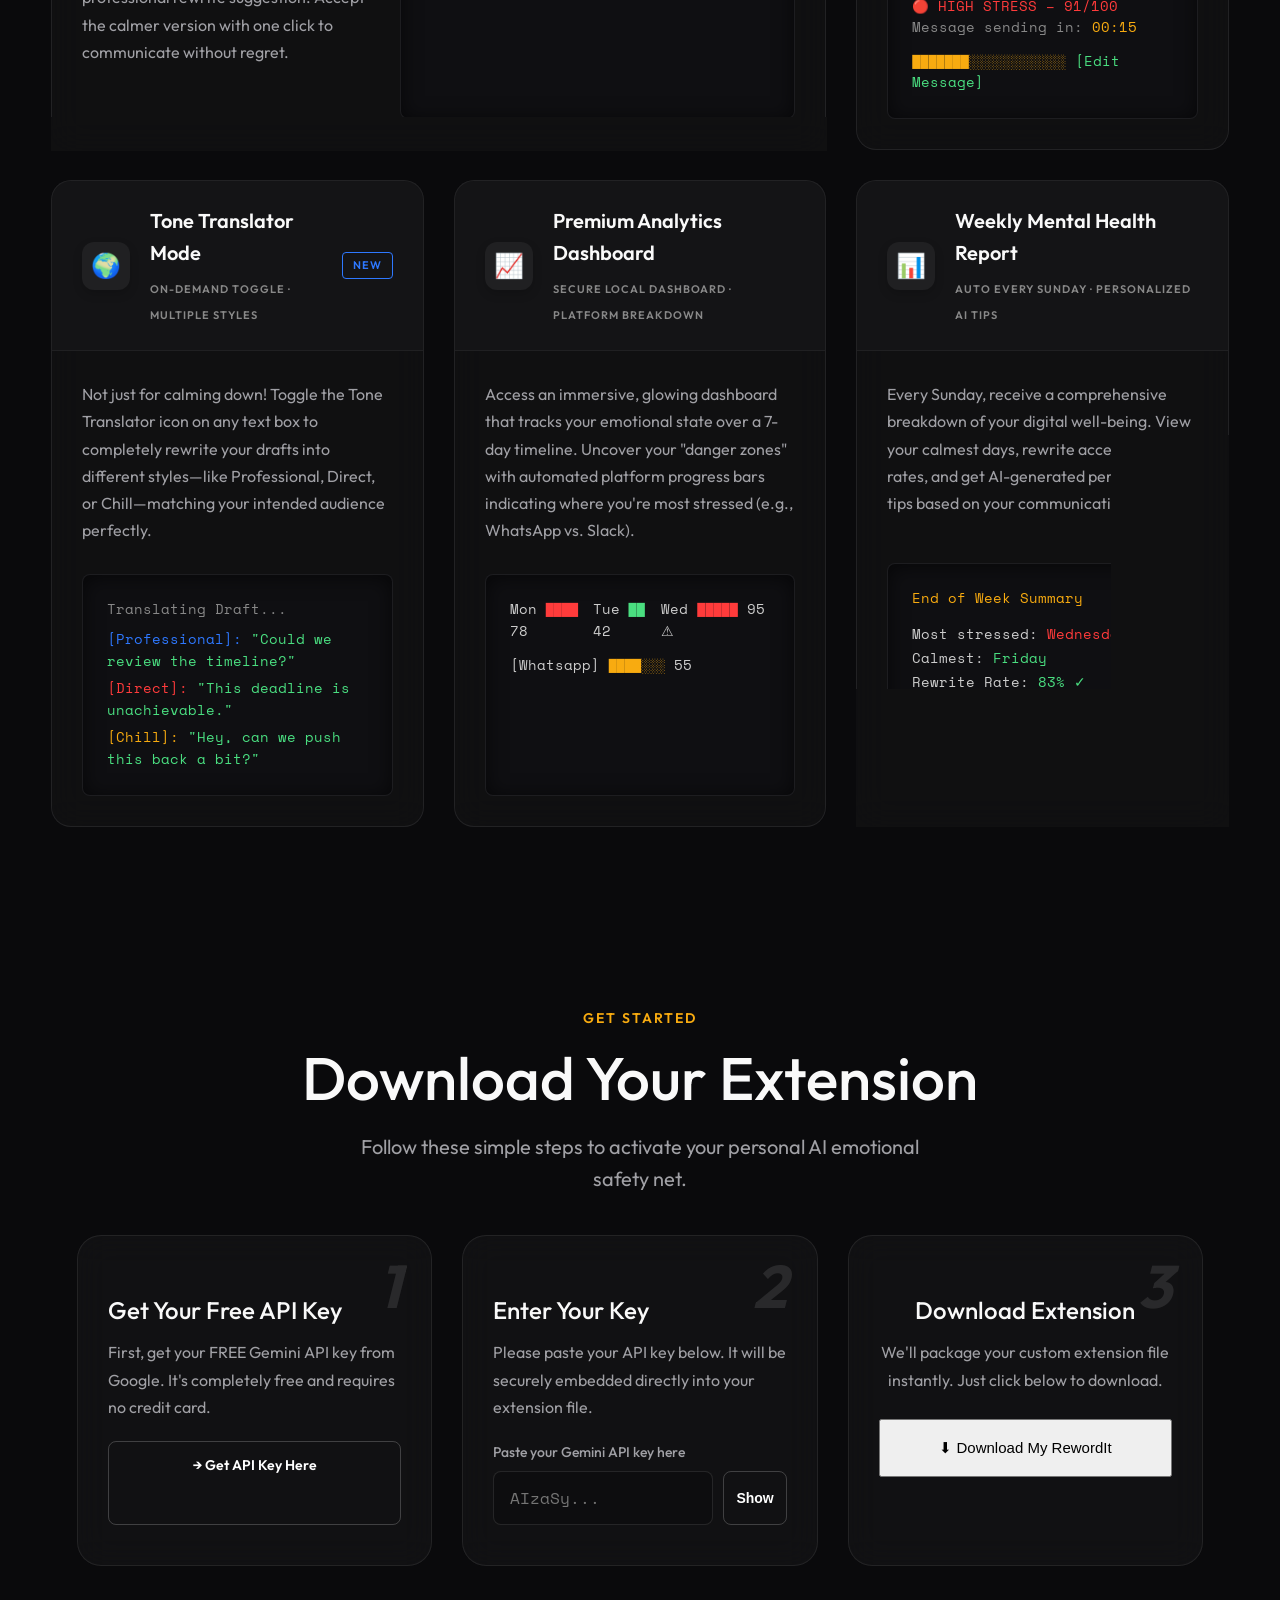
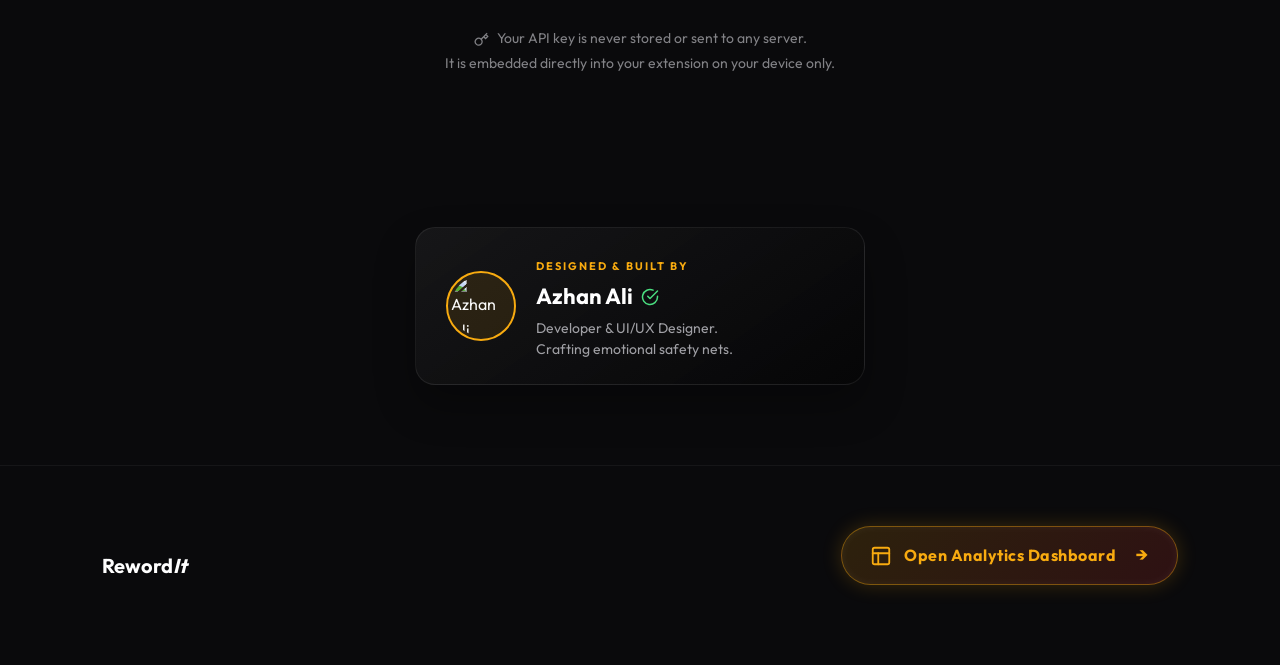
==== commit 888df146: "Fix Capabilities section grid layout to square cards" ====
--- a/RewordIt/website/index.html
+++ b/RewordIt/website/index.html
@@ -691,7 +691,7 @@
         /* --- CAPABILITIES GRID --- */
         .cap-grid {
             display: grid;
-            grid-template-columns: repeat(2, 1fr);
+            grid-template-columns: repeat(3, 1fr);
             gap: 30px;
         }
 
@@ -702,6 +702,15 @@
             /* resets glass-card padding for header/body split */
             background: rgba(20, 20, 22, 0.6) !important;
             border: 1px solid rgba(255, 255, 255, 0.08) !important;
+            border-radius: 20px;
+            overflow: hidden;
+            transition: transform 0.4s cubic-bezier(0.175, 0.885, 0.32, 1.275), box-shadow 0.4s ease, border-color 0.4s ease;
+        }
+
+        .cap-card:hover {
+            transform: translateY(-8px);
+            box-shadow: 0 30px 60px rgba(0, 0, 0, 0.4);
+            border-color: rgba(255, 255, 255, 0.2) !important;
         }
 
         body.light-mode .cap-card {
@@ -709,8 +718,17 @@
             border-color: rgba(0, 0, 0, 0.08) !important;
         }
 
+        body.light-mode .cap-card:hover {
+            box-shadow: 0 30px 60px rgba(0, 0, 0, 0.1);
+            border-color: rgba(0, 0, 0, 0.15) !important;
+        }
+
         .cap-full {
             grid-column: 1 / -1;
+        }
+
+        .cap-span-2 {
+            grid-column: span 2;
         }
 
         .cap-header {
@@ -825,12 +843,24 @@
             box-shadow: 0 10px 30px rgba(0, 0, 0, 0.1);
         }
 
+        @media (max-width: 1100px) {
+            .cap-grid {
+                grid-template-columns: repeat(2, 1fr);
+            }
+
+            .cap-span-2 {
+                grid-column: 1 / -1;
+                /* Make it full width on medium screens */
+            }
+        }
+
         @media (max-width: 900px) {
             .cap-grid {
                 grid-template-columns: 1fr;
             }
 
-            .cap-full {
+            .cap-full,
+            .cap-span-2 {
                 grid-column: auto;
             }
 
@@ -1367,145 +1397,156 @@
         <p class="section-desc">Invisible until you need it. RewordIt acts seamlessly in the background across your
             ecosystem.</p>
 
-        <!-- Core -->
-        <div class="cap-card cap-full glass-card">
-            <div class="cap-header">
-                <div class="cap-icon">🎯</div>
-                <div class="cap-title-block">
-                    <h4>Core — Real-time Tone Detection & AI Rewrites</h4>
-                    <span class="cap-tags">CHROME EXTENSION · ALL PLATFORMS · ALWAYS ON</span>
+        <div class="cap-grid">
+            <!-- Core -->
+            <div class="cap-card cap-span-2 glass-card">
+                <div class="cap-header">
+                    <div class="cap-icon">🎯</div>
+                    <div class="cap-title-block">
+                        <h4>Core — Real-time Tone Detection & AI Rewrites</h4>
+                        <span class="cap-tags">CHROME EXTENSION · ALL PLATFORMS · ALWAYS ON</span>
+                    </div>
+                    <div class="cap-badge">CORE</div>
                 </div>
-                <div class="cap-badge">CORE</div>
-            </div>
-            <div class="cap-body">
-                <div class="cap-text">
-                    <p>RewordIt seamlessly monitors text boxes on WhatsApp, Gmail, Slack, and more. It analyzes your
-                        tone in real-time using Gemini AI. If high stress or anger is detected, a smart overlay appears
-                        instantly.</p>
-                    <p>You immediately see your stress score, detected emotions, and a calm, professional rewrite
-                        suggestion. Accept the calmer version with one click to communicate without regret.</p>
-                </div>
-                <div class="cap-terminal">
-                    <div style="color: #ff3b3b; margin-bottom: 12px;">⚠ Stress Detected – 78/100 <span
-                            style="color: #444;">-----------------------</span> Emotions:<br><span
-                            style="color: #f8ab10;">frustrated, accusatory</span></div>
-                    <div style="margin-bottom: 12px;">Calmer version: <span style="color: #4ade80;">"I'd love to align
-                            on this — can we find time to connect?"</span></div>
-                    <div><span style="color: #444;">------------------------------------------------</span> <span
-                            style="color: #4ade80;">[✓ Use This]</span> <span style="color: #ff3b3b;">[X Keep
-                            Mine]</span></div>
-                </div>
-            </div>
-        </div>
-
-        <!-- Cooling Period -->
-        <div class="cap-card glass-card">
-            <div class="cap-header">
-                <div class="cap-icon">⏳</div>
-                <div class="cap-title-block">
-                    <h4>Psychological Pause</h4>
-                    <span class="cap-tags">CIRCUIT BREAKER · TRIGGERS AT 85+ SCORE</span>
-                </div>
-            </div>
-            <div class="cap-body cap-vertical">
-                <div class="cap-text">
-                    <p>A mandatory safety net for your worst moments. If your stress hits critical levels (>85) and you
-                        stubbornly click "Send Anyway", RewordIt enforces a 15-second lockdown. This psychological pause
-                        forces you to breathe and reconsider.</p>
-                </div>
-                <div class="cap-terminal">
-                    <div style="margin-bottom: 12px;"><span style="color: #ff3b3b;">🔴 HIGH STRESS – 91/100</span>
-                        <span style="color: #888;">Message sending in: <span style="color: #f8ab10;">00:15</span></span>
+                <div class="cap-body">
+                    <div class="cap-text">
+                        <p>RewordIt seamlessly monitors text boxes on WhatsApp, Gmail, Slack, and more. It analyzes your
+                            tone in real-time using Gemini AI. If high stress or anger is detected, a smart overlay
+                            appears
+                            instantly.</p>
+                        <p>You immediately see your stress score, detected emotions, and a calm, professional rewrite
+                            suggestion. Accept the calmer version with one click to communicate without regret.</p>
                     </div>
-                    <div><span style="color: #f8ab10;">███████░░░░░░░░░░░░</span> <span style="color: #4ade80;">[Edit
-                            Message]</span></div>
-                </div>
-            </div>
-        </div>
-
-        <!-- Tone Translator -->
-        <div class="cap-card glass-card">
-            <div class="cap-header">
-                <div class="cap-icon">🌍</div>
-                <div class="cap-title-block">
-                    <h4>Tone Translator Mode</h4>
-                    <span class="cap-tags">ON-DEMAND TOGGLE · MULTIPLE STYLES</span>
-                </div>
-                <div class="cap-badge cap-badge-outline" style="border-color: #2e78ff; color: #2e78ff;">NEW</div>
-            </div>
-            <div class="cap-body cap-vertical">
-                <div class="cap-text">
-                    <p>Not just for calming down! Toggle the Tone Translator icon on any text box to completely rewrite
-                        your drafts into different styles—like Professional, Direct, or Chill—matching your intended
-                        audience perfectly.</p>
-                </div>
-                <div class="cap-terminal">
-                    <div style="margin-bottom: 8px;"><span style="color: #888;">Translating Draft...</span></div>
-                    <div style="margin-bottom: 6px;"><span style="color: #2e78ff;">[Professional]:</span> <span
-                            style="color: #4ade80;">"Could we review the timeline?"</span></div>
-                    <div style="margin-bottom: 6px;"><span style="color: #ff3b3b;">[Direct]:</span> <span
-                            style="color: #4ade80;">"This deadline is unachievable."</span></div>
-                    <div><span style="color: #f8ab10;">[Chill]:</span> <span style="color: #4ade80;">"Hey, can we push
-                            this back a bit?"</span></div>
-                </div>
-            </div>
-        </div>
-
-        <!-- Mood Timeline -->
-        <div class="cap-card glass-card">
-            <div class="cap-header">
-                <div class="cap-icon">📈</div>
-                <div class="cap-title-block">
-                    <h4>Premium Analytics Dashboard</h4>
-                    <span class="cap-tags">SECURE LOCAL DASHBOARD · PLATFORM BREAKDOWN</span>
-                </div>
-            </div>
-            <div class="cap-body cap-vertical">
-                <div class="cap-text">
-                    <p>Access an immersive, glowing dashboard that tracks your emotional state over a 7-day timeline.
-                        Uncover your "danger zones" with automated platform progress bars indicating where you're most
-                        stressed (e.g., WhatsApp vs. Slack).</p>
-                </div>
-                <div class="cap-terminal">
-                    <div style="display:flex; justify-content: space-between; margin-bottom:12px;">
-                        <span>Mon <span style="color: #ff3b3b;">████</span> 78</span>
-                        <span>Tue <span style="color: #4ade80;">██</span> 42</span>
-                        <span>Wed <span style="color: #ff3b3b;">█████</span> 95 ⚠</span>
-                    </div>
-                    <div>
-                        <span>[Whatsapp] <span style="color: #f8ab10;">████░░░</span> 55</span>
+                    <div class="cap-terminal">
+                        <div style="color: #ff3b3b; margin-bottom: 12px;">⚠ Stress Detected – 78/100 <span
+                                style="color: #444;">-----------------------</span> Emotions:<br><span
+                                style="color: #f8ab10;">frustrated, accusatory</span></div>
+                        <div style="margin-bottom: 12px;">Calmer version: <span style="color: #4ade80;">"I'd love to
+                                align
+                                on this — can we find time to connect?"</span></div>
+                        <div><span style="color: #444;">------------------------------------------------</span> <span
+                                style="color: #4ade80;">[✓ Use This]</span> <span style="color: #ff3b3b;">[X Keep
+                                Mine]</span></div>
                     </div>
                 </div>
             </div>
-        </div>
-
-        <!-- Weekly Report -->
-        <div class="cap-card glass-card">
-            <div class="cap-header">
-                <div class="cap-icon">📊</div>
-                <div class="cap-title-block">
-                    <h4>Weekly Mental Health Report</h4>
-                    <span class="cap-tags">AUTO EVERY SUNDAY · PERSONALIZED AI TIPS</span>
+
+            <!-- Cooling Period -->
+            <div class="cap-card glass-card">
+                <div class="cap-header">
+                    <div class="cap-icon">⏳</div>
+                    <div class="cap-title-block">
+                        <h4>Psychological Pause</h4>
+                        <span class="cap-tags">CIRCUIT BREAKER · TRIGGERS AT 85+ SCORE</span>
+                    </div>
                 </div>
-            </div>
-            <div class="cap-body cap-vertical">
-                <div class="cap-text">
-                    <p>Every Sunday, receive a comprehensive breakdown of your digital well-being. View your calmest
-                        days, rewrite acceptance rates, and get AI-generated personalized tips based on your
-                        communication habits.</p>
-                </div>
-                <div class="cap-terminal">
-                    <div style="color: #f8ab10; margin-bottom:12px;">End of Week Summary</div>
-                    <div style="line-height: 1.8;">
-                        Most stressed: <span style="color: #ff3b3b;">Wednesday</span> &nbsp; Calmest: <span
-                            style="color: #4ade80;">Friday</span><br>
-                        Rewrite Rate: <span style="color: #4ade80;">83% ✓</span> &nbsp; Cooling saved you: <span
-                            style="color: #f8ab10;">5 times</span><br>
-                        <span style="color: #888;">Tip: Consider taking longer afternoon breaks.</span>
+                <div class="cap-body cap-vertical">
+                    <div class="cap-text">
+                        <p>A mandatory safety net for your worst moments. If your stress hits critical levels (>85) and
+                            you
+                            stubbornly click "Send Anyway", RewordIt enforces a 15-second lockdown. This psychological
+                            pause
+                            forces you to breathe and reconsider.</p>
+                    </div>
+                    <div class="cap-terminal">
+                        <div style="margin-bottom: 12px;"><span style="color: #ff3b3b;">🔴 HIGH STRESS – 91/100</span>
+                            <span style="color: #888;">Message sending in: <span
+                                    style="color: #f8ab10;">00:15</span></span>
+                        </div>
+                        <div><span style="color: #f8ab10;">███████░░░░░░░░░░░░</span> <span
+                                style="color: #4ade80;">[Edit
+                                Message]</span></div>
                     </div>
                 </div>
             </div>
-        </div>
+
+            <!-- Tone Translator -->
+            <div class="cap-card glass-card">
+                <div class="cap-header">
+                    <div class="cap-icon">🌍</div>
+                    <div class="cap-title-block">
+                        <h4>Tone Translator Mode</h4>
+                        <span class="cap-tags">ON-DEMAND TOGGLE · MULTIPLE STYLES</span>
+                    </div>
+                    <div class="cap-badge cap-badge-outline" style="border-color: #2e78ff; color: #2e78ff;">NEW</div>
+                </div>
+                <div class="cap-body cap-vertical">
+                    <div class="cap-text">
+                        <p>Not just for calming down! Toggle the Tone Translator icon on any text box to completely
+                            rewrite
+                            your drafts into different styles—like Professional, Direct, or Chill—matching your intended
+                            audience perfectly.</p>
+                    </div>
+                    <div class="cap-terminal">
+                        <div style="margin-bottom: 8px;"><span style="color: #888;">Translating Draft...</span></div>
+                        <div style="margin-bottom: 6px;"><span style="color: #2e78ff;">[Professional]:</span> <span
+                                style="color: #4ade80;">"Could we review the timeline?"</span></div>
+                        <div style="margin-bottom: 6px;"><span style="color: #ff3b3b;">[Direct]:</span> <span
+                                style="color: #4ade80;">"This deadline is unachievable."</span></div>
+                        <div><span style="color: #f8ab10;">[Chill]:</span> <span style="color: #4ade80;">"Hey, can we
+                                push
+                                this back a bit?"</span></div>
+                    </div>
+                </div>
+            </div>
+
+            <!-- Mood Timeline -->
+            <div class="cap-card glass-card">
+                <div class="cap-header">
+                    <div class="cap-icon">📈</div>
+                    <div class="cap-title-block">
+                        <h4>Premium Analytics Dashboard</h4>
+                        <span class="cap-tags">SECURE LOCAL DASHBOARD · PLATFORM BREAKDOWN</span>
+                    </div>
+                </div>
+                <div class="cap-body cap-vertical">
+                    <div class="cap-text">
+                        <p>Access an immersive, glowing dashboard that tracks your emotional state over a 7-day
+                            timeline.
+                            Uncover your "danger zones" with automated platform progress bars indicating where you're
+                            most
+                            stressed (e.g., WhatsApp vs. Slack).</p>
+                    </div>
+                    <div class="cap-terminal">
+                        <div style="display:flex; justify-content: space-between; margin-bottom:12px;">
+                            <span>Mon <span style="color: #ff3b3b;">████</span> 78</span>
+                            <span>Tue <span style="color: #4ade80;">██</span> 42</span>
+                            <span>Wed <span style="color: #ff3b3b;">█████</span> 95 ⚠</span>
+                        </div>
+                        <div>
+                            <span>[Whatsapp] <span style="color: #f8ab10;">████░░░</span> 55</span>
+                        </div>
+                    </div>
+                </div>
+            </div>
+
+            <!-- Weekly Report -->
+            <div class="cap-card glass-card">
+                <div class="cap-header">
+                    <div class="cap-icon">📊</div>
+                    <div class="cap-title-block">
+                        <h4>Weekly Mental Health Report</h4>
+                        <span class="cap-tags">AUTO EVERY SUNDAY · PERSONALIZED AI TIPS</span>
+                    </div>
+                </div>
+                <div class="cap-body cap-vertical">
+                    <div class="cap-text">
+                        <p>Every Sunday, receive a comprehensive breakdown of your digital well-being. View your calmest
+                            days, rewrite acceptance rates, and get AI-generated personalized tips based on your
+                            communication habits.</p>
+                    </div>
+                    <div class="cap-terminal">
+                        <div style="color: #f8ab10; margin-bottom:12px;">End of Week Summary</div>
+                        <div style="line-height: 1.8;">
+                            Most stressed: <span style="color: #ff3b3b;">Wednesday</span> &nbsp; Calmest: <span
+                                style="color: #4ade80;">Friday</span><br>
+                            Rewrite Rate: <span style="color: #4ade80;">83% ✓</span> &nbsp; Cooling saved you: <span
+                                style="color: #f8ab10;">5 times</span><br>
+                            <span style="color: #888;">Tip: Consider taking longer afternoon breaks.</span>
+                        </div>
+                    </div>
+                </div>
+            </div>
 
         </div>
     </section>
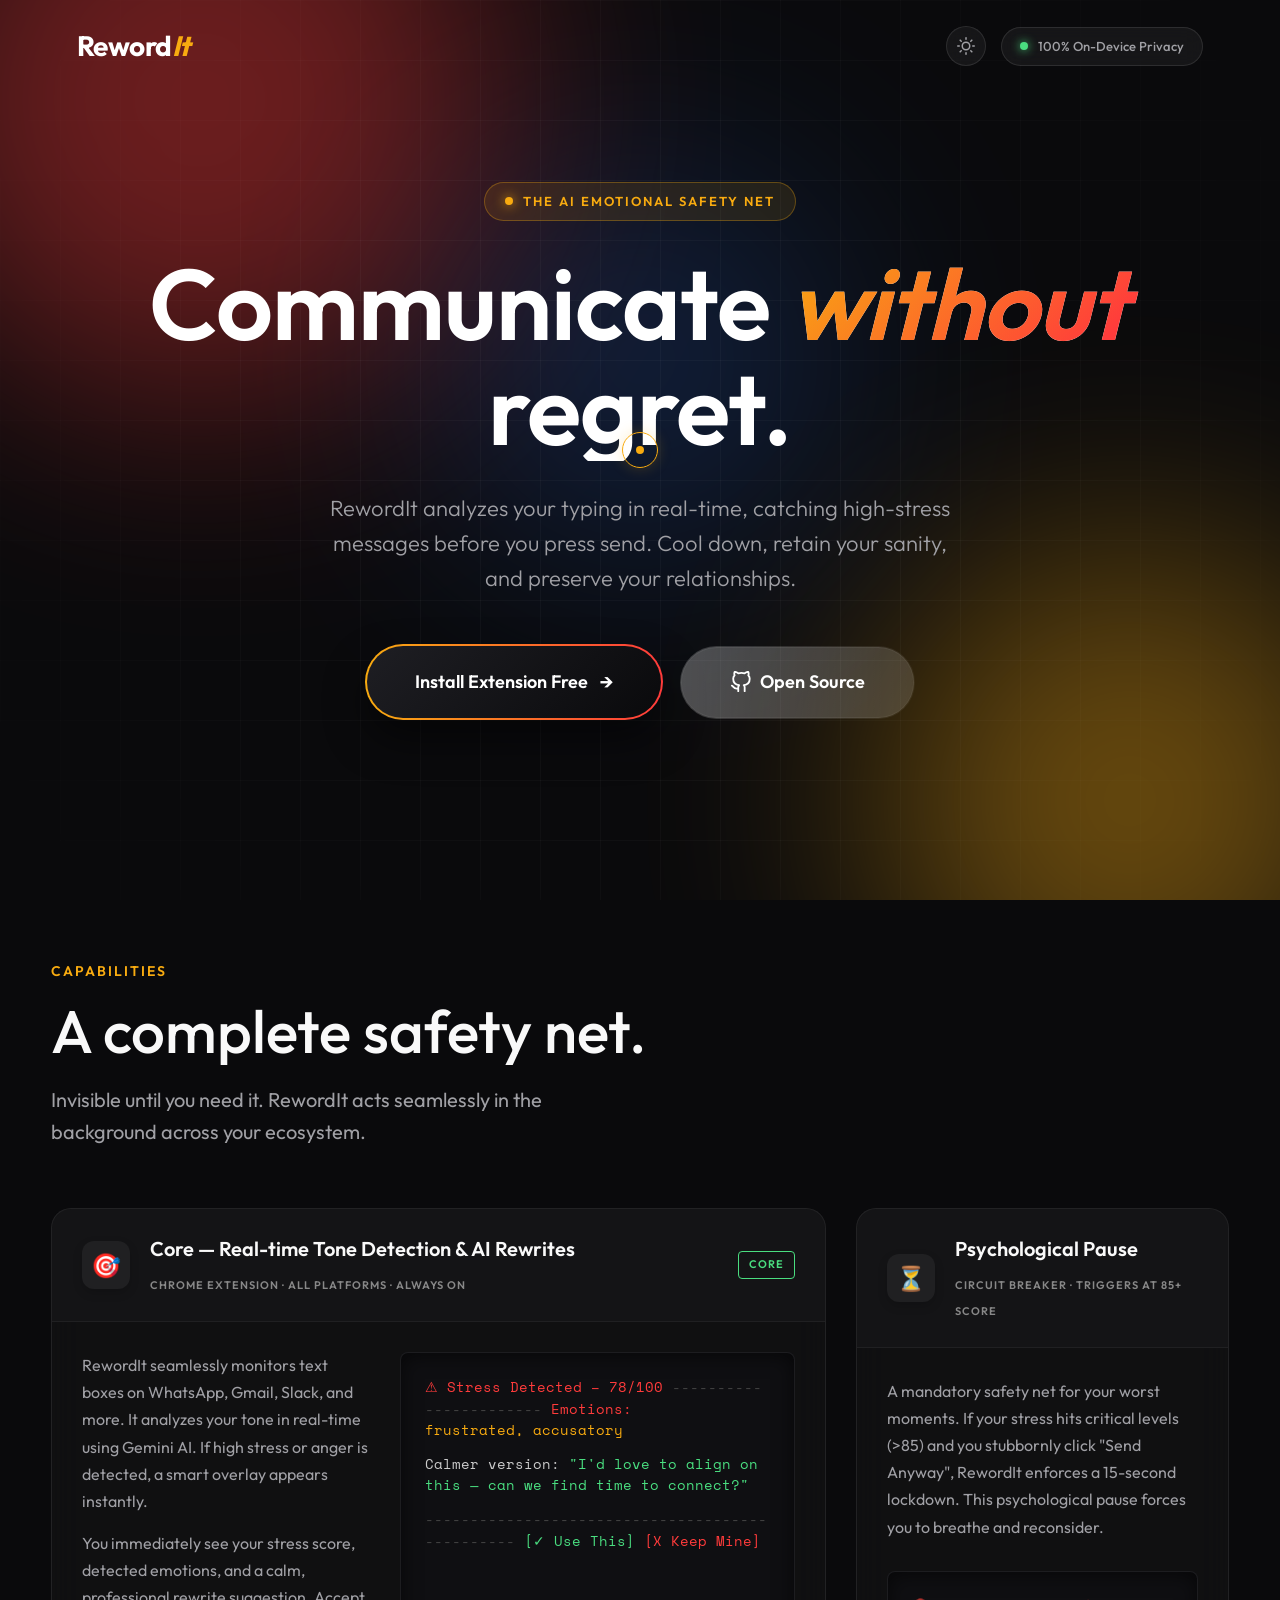
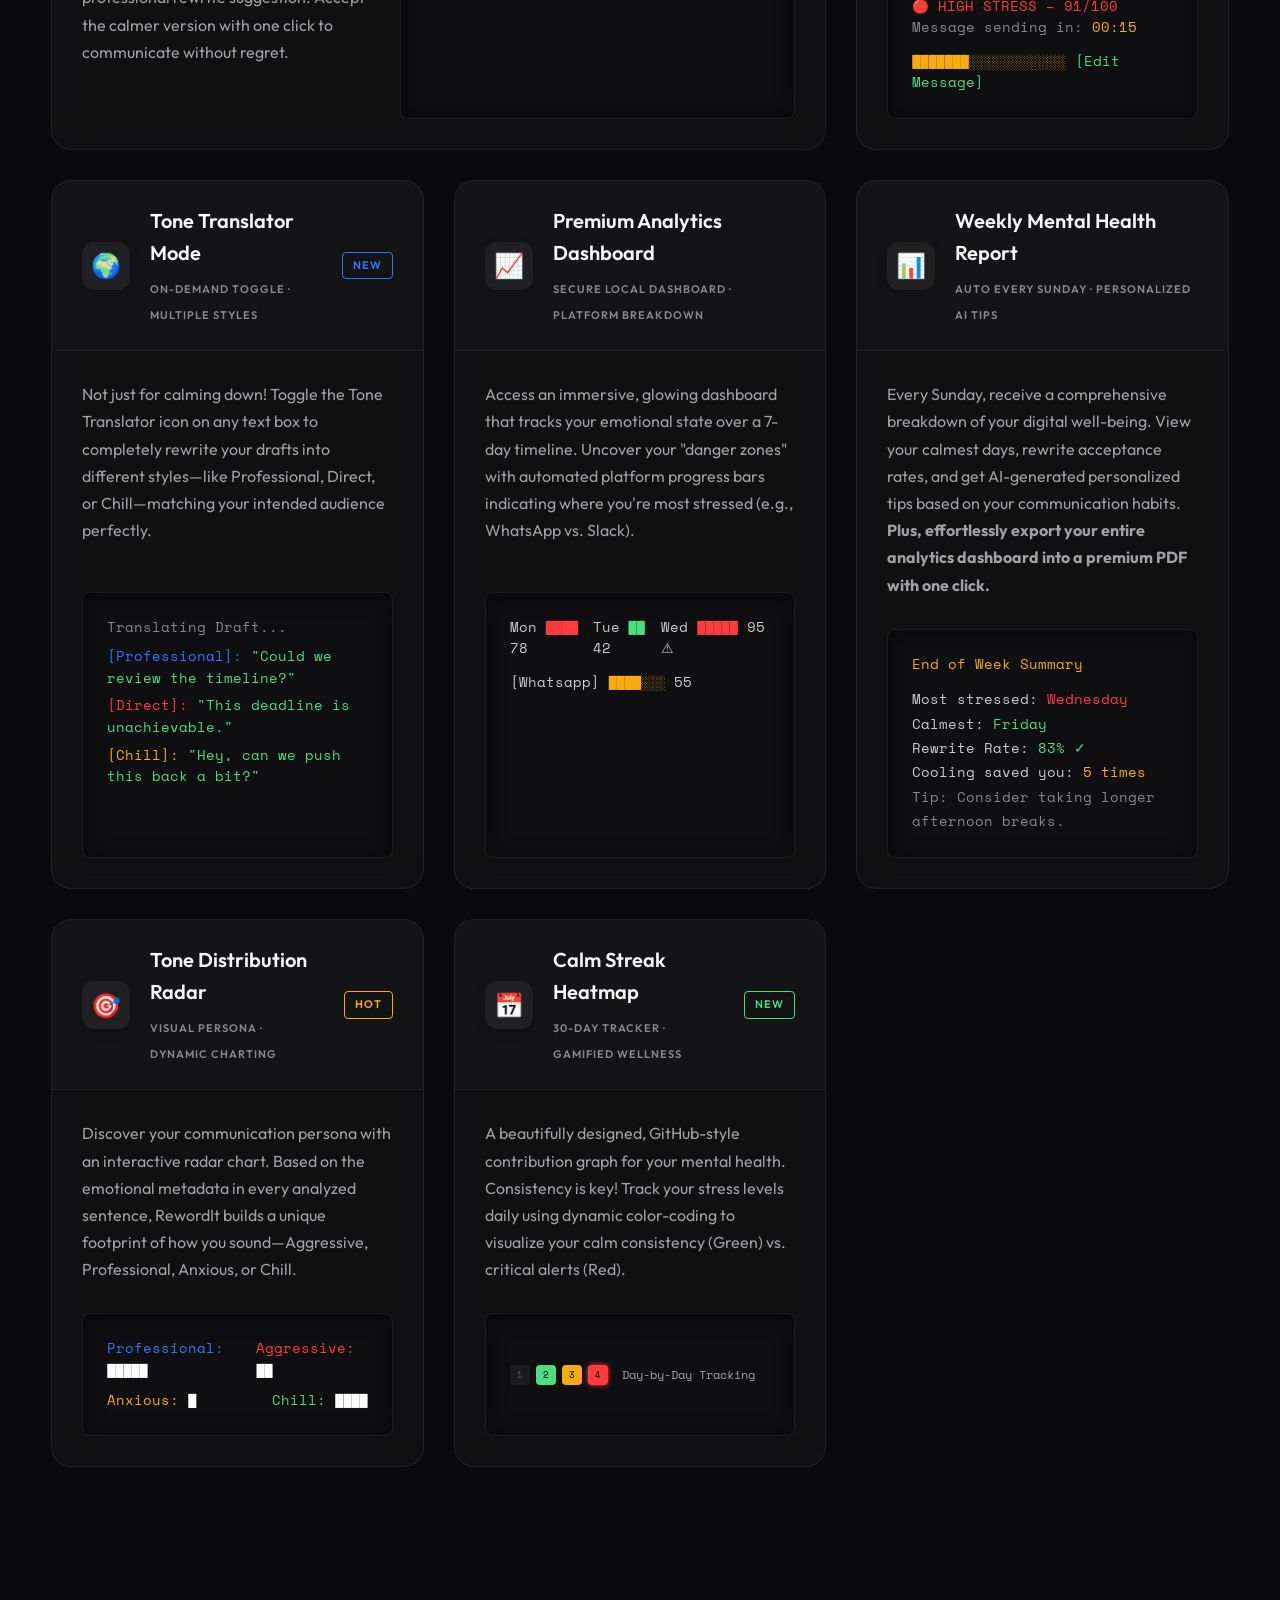
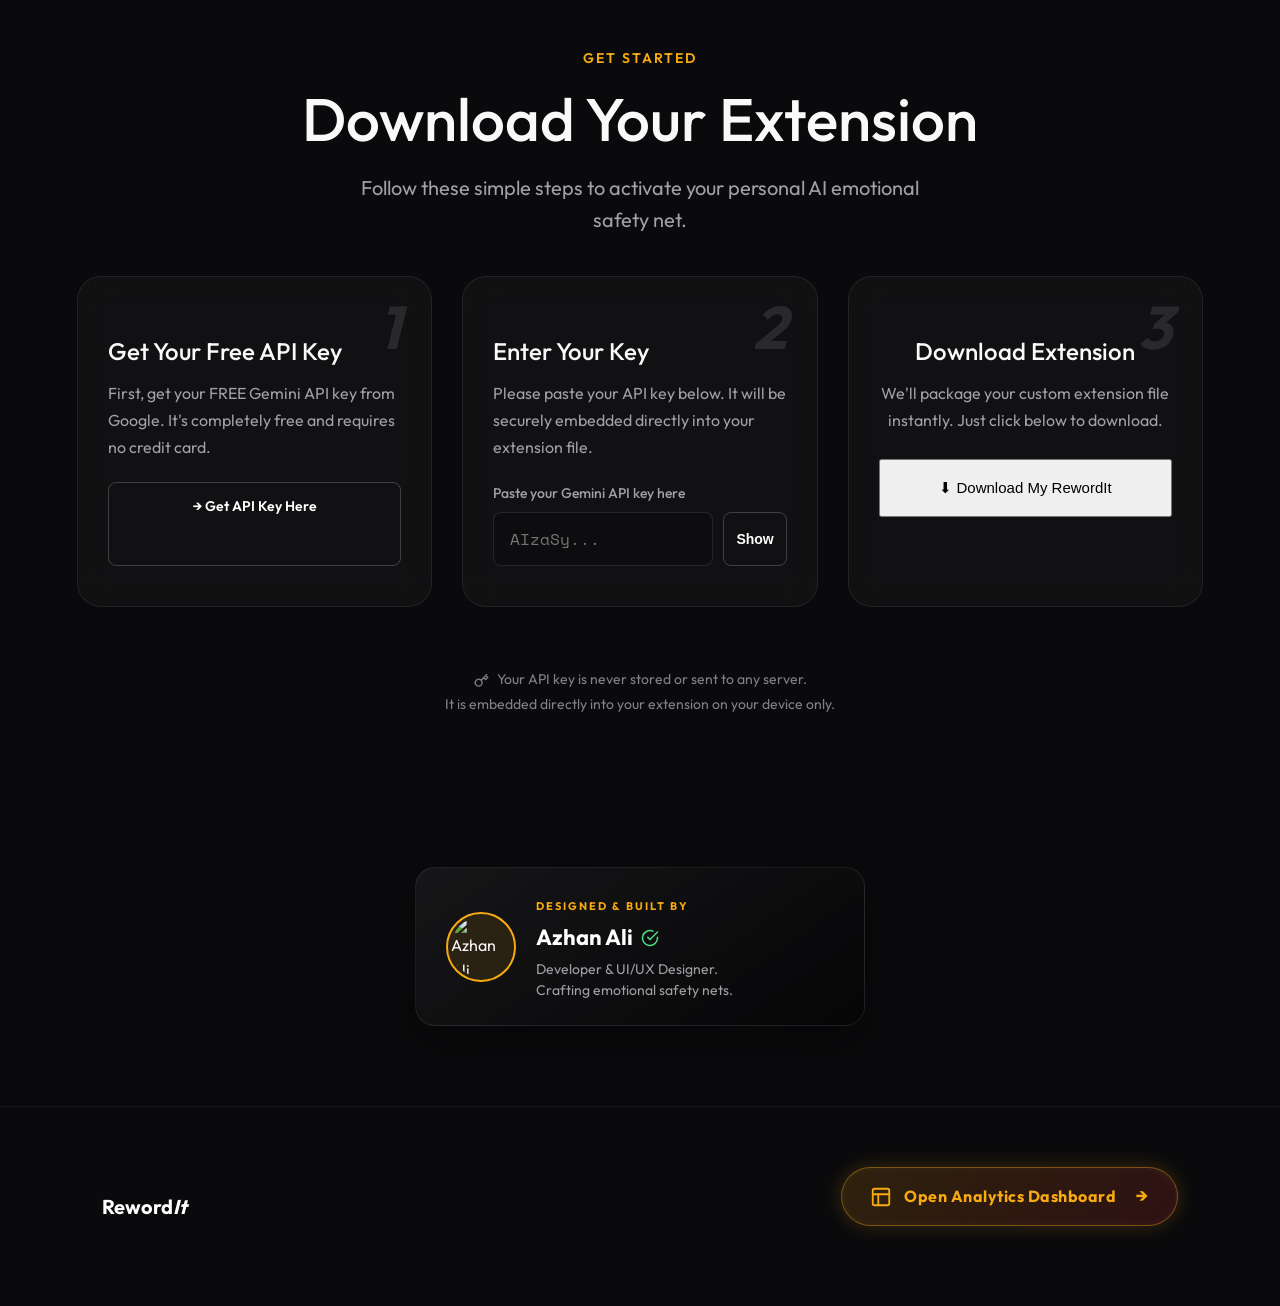
==== commit 2e83945e: "Add Tone Radar and Heatmap cards to Capabilities section" ====
--- a/RewordIt/website/index.html
+++ b/RewordIt/website/index.html
@@ -1533,7 +1533,8 @@
                     <div class="cap-text">
                         <p>Every Sunday, receive a comprehensive breakdown of your digital well-being. View your calmest
                             days, rewrite acceptance rates, and get AI-generated personalized tips based on your
-                            communication habits.</p>
+                            communication habits. <b>Plus, effortlessly export your entire analytics dashboard into a
+                                premium PDF with one click.</b></p>
                     </div>
                     <div class="cap-terminal">
                         <div style="color: #f8ab10; margin-bottom:12px;">End of Week Summary</div>
@@ -1544,6 +1545,65 @@
                                 style="color: #f8ab10;">5 times</span><br>
                             <span style="color: #888;">Tip: Consider taking longer afternoon breaks.</span>
                         </div>
+                    </div>
+                </div>
+            </div>
+
+            <!-- Tone Distribution Radar -->
+            <div class="cap-card glass-card">
+                <div class="cap-header">
+                    <div class="cap-icon">🎯</div>
+                    <div class="cap-title-block">
+                        <h4>Tone Distribution Radar</h4>
+                        <span class="cap-tags">VISUAL PERSONA · DYNAMIC CHARTING</span>
+                    </div>
+                    <div class="cap-badge cap-badge-outline" style="border-color: #f8ab10; color: #f8ab10;">HOT</div>
+                </div>
+                <div class="cap-body cap-vertical">
+                    <div class="cap-text">
+                        <p>Discover your communication persona with an interactive radar chart. Based on the emotional
+                            metadata in every analyzed sentence, RewordIt builds a unique footprint of how you
+                            sound—Aggressive, Professional, Anxious, or Chill.</p>
+                    </div>
+                    <div class="cap-terminal">
+                        <div style="display:flex; justify-content: space-between; align-items:center;">
+                            <span style="color: #2e78ff;">Professional: <span style="color: #fff;">█████</span></span>
+                            <span style="color: #ff3b3b;">Aggressive: <span style="color: #fff;">██</span></span>
+                        </div>
+                        <div style="display:flex; justify-content: space-between; align-items:center; margin-top:8px;">
+                            <span style="color: #f8ab10;">Anxious: <span style="color: #fff;">█</span></span>
+                            <span style="color: #4ade80;">Chill: <span style="color: #fff;">████</span></span>
+                        </div>
+                    </div>
+                </div>
+            </div>
+
+            <!-- Calm Streak Calendar -->
+            <div class="cap-card glass-card">
+                <div class="cap-header">
+                    <div class="cap-icon">📅</div>
+                    <div class="cap-title-block">
+                        <h4>Calm Streak Heatmap</h4>
+                        <span class="cap-tags">30-DAY TRACKER · GAMIFIED WELLNESS</span>
+                    </div>
+                    <div class="cap-badge cap-badge-outline" style="border-color: #4ade80; color: #4ade80;">NEW</div>
+                </div>
+                <div class="cap-body cap-vertical">
+                    <div class="cap-text">
+                        <p>A beautifully designed, GitHub-style contribution graph for your mental health. Consistency
+                            is key! Track your stress levels daily using dynamic color-coding to visualize your calm
+                            consistency (Green) vs. critical alerts (Red).</p>
+                    </div>
+                    <div class="cap-terminal" style="display: flex; gap: 6px; align-items: center;">
+                        <span title="No Data"
+                            style="display:flex; align-items:center; justify-content:center; width:20px; height:20px; background:rgba(255,255,255,0.05); border-radius:4px; font-size:9px; color:#555;">1</span>
+                        <span title="Calm"
+                            style="display:flex; align-items:center; justify-content:center; width:20px; height:20px; background:#4ade80; border-radius:4px; font-size:9px; color:#000;">2</span>
+                        <span title="Moderate"
+                            style="display:flex; align-items:center; justify-content:center; width:20px; height:20px; background:#f8ab10; border-radius:4px; font-size:9px; color:#000;">3</span>
+                        <span title="High Stress"
+                            style="display:flex; align-items:center; justify-content:center; width:20px; height:20px; background:#ff3b3b; border-radius:4px; box-shadow: 0 0 5px #ff3b3b; font-size:9px; color:#000;">4</span>
+                        <span style="color: #a0a0a5; margin-left:8px; font-size:12px;">Day-by-Day Tracking</span>
                     </div>
                 </div>
             </div>
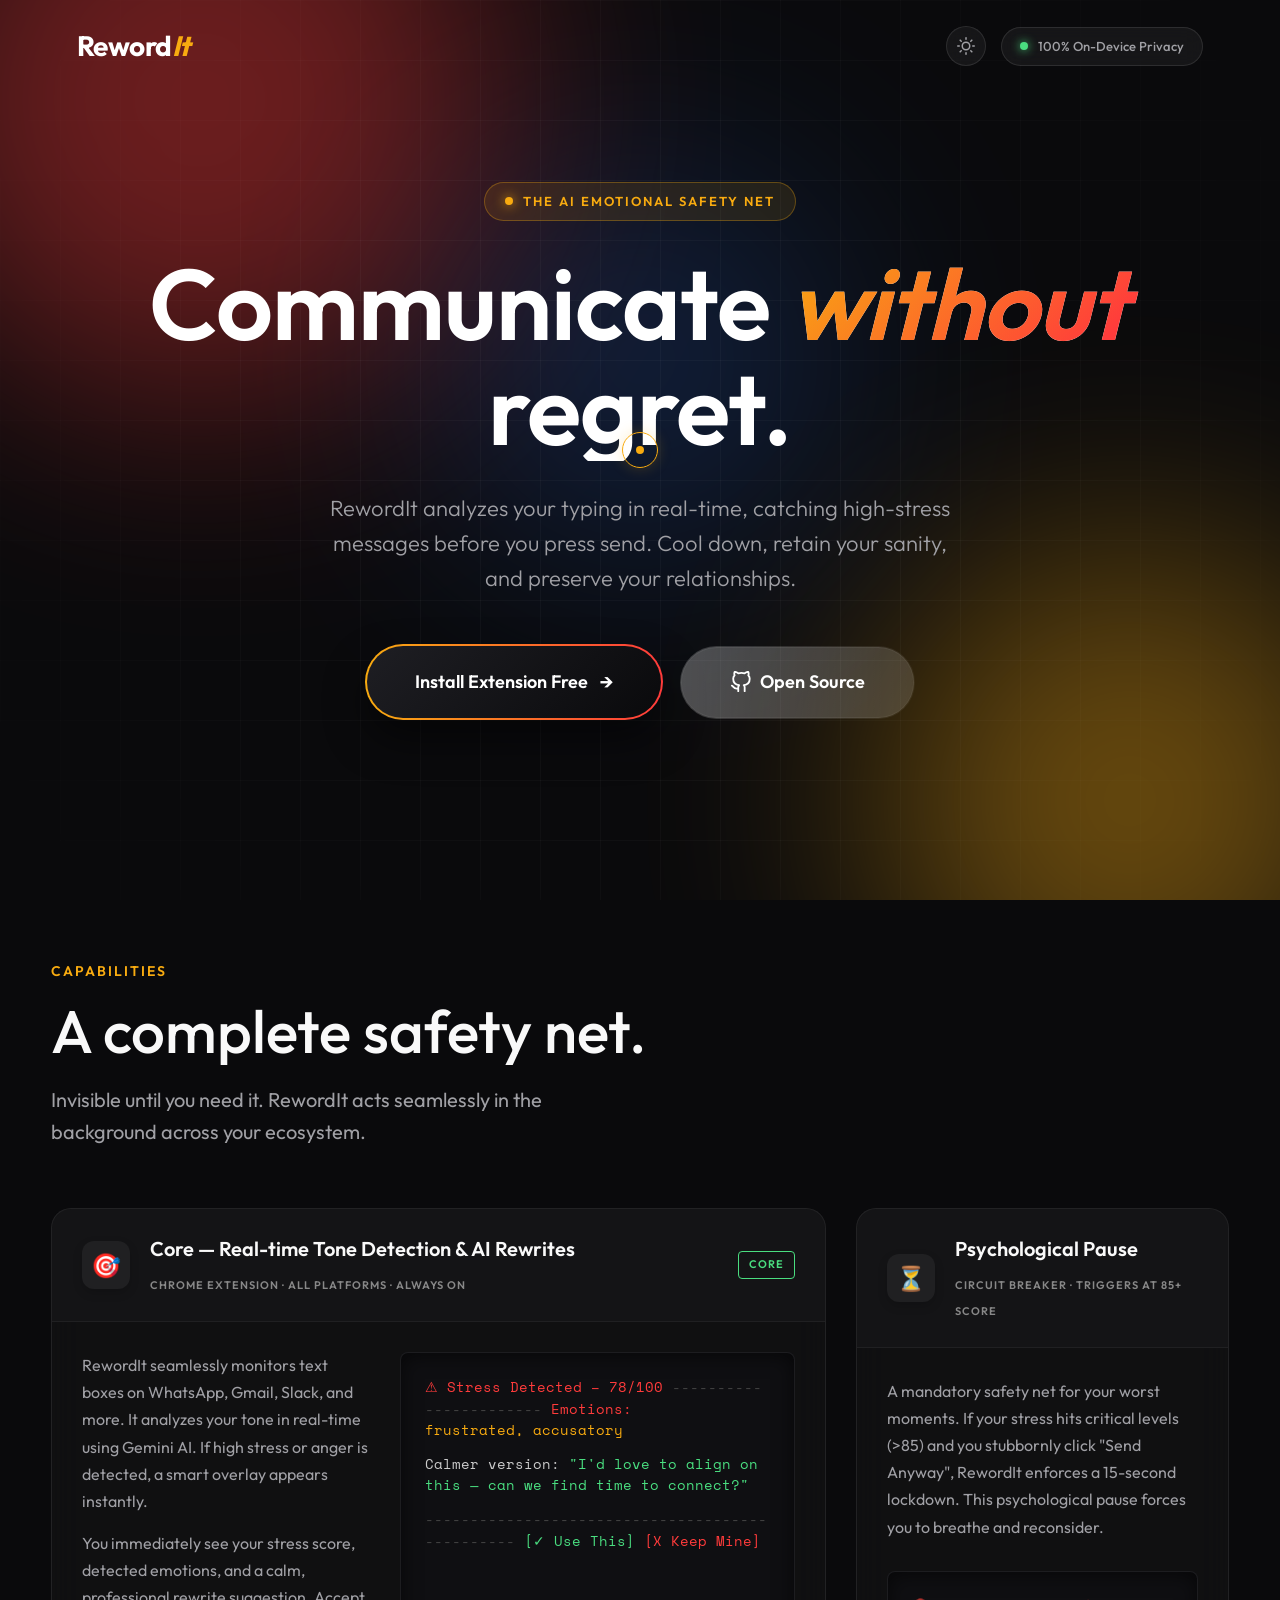
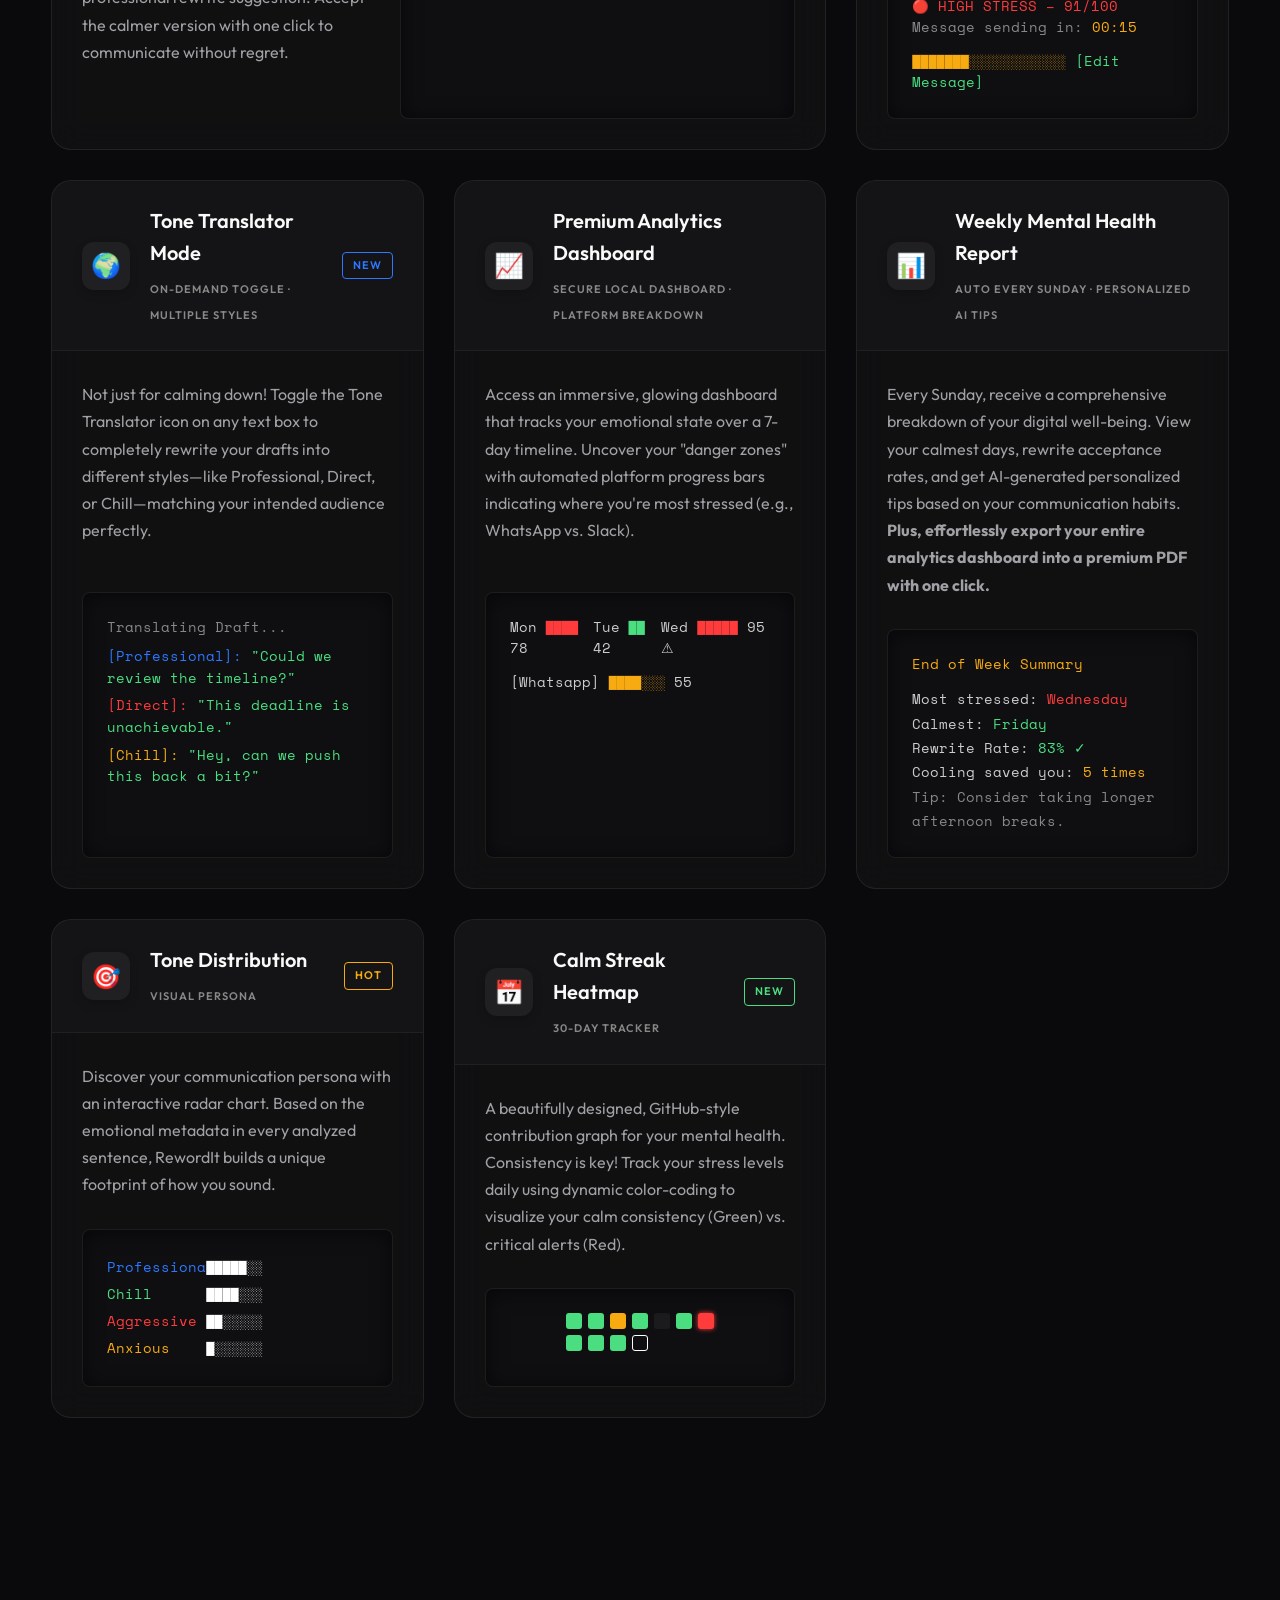
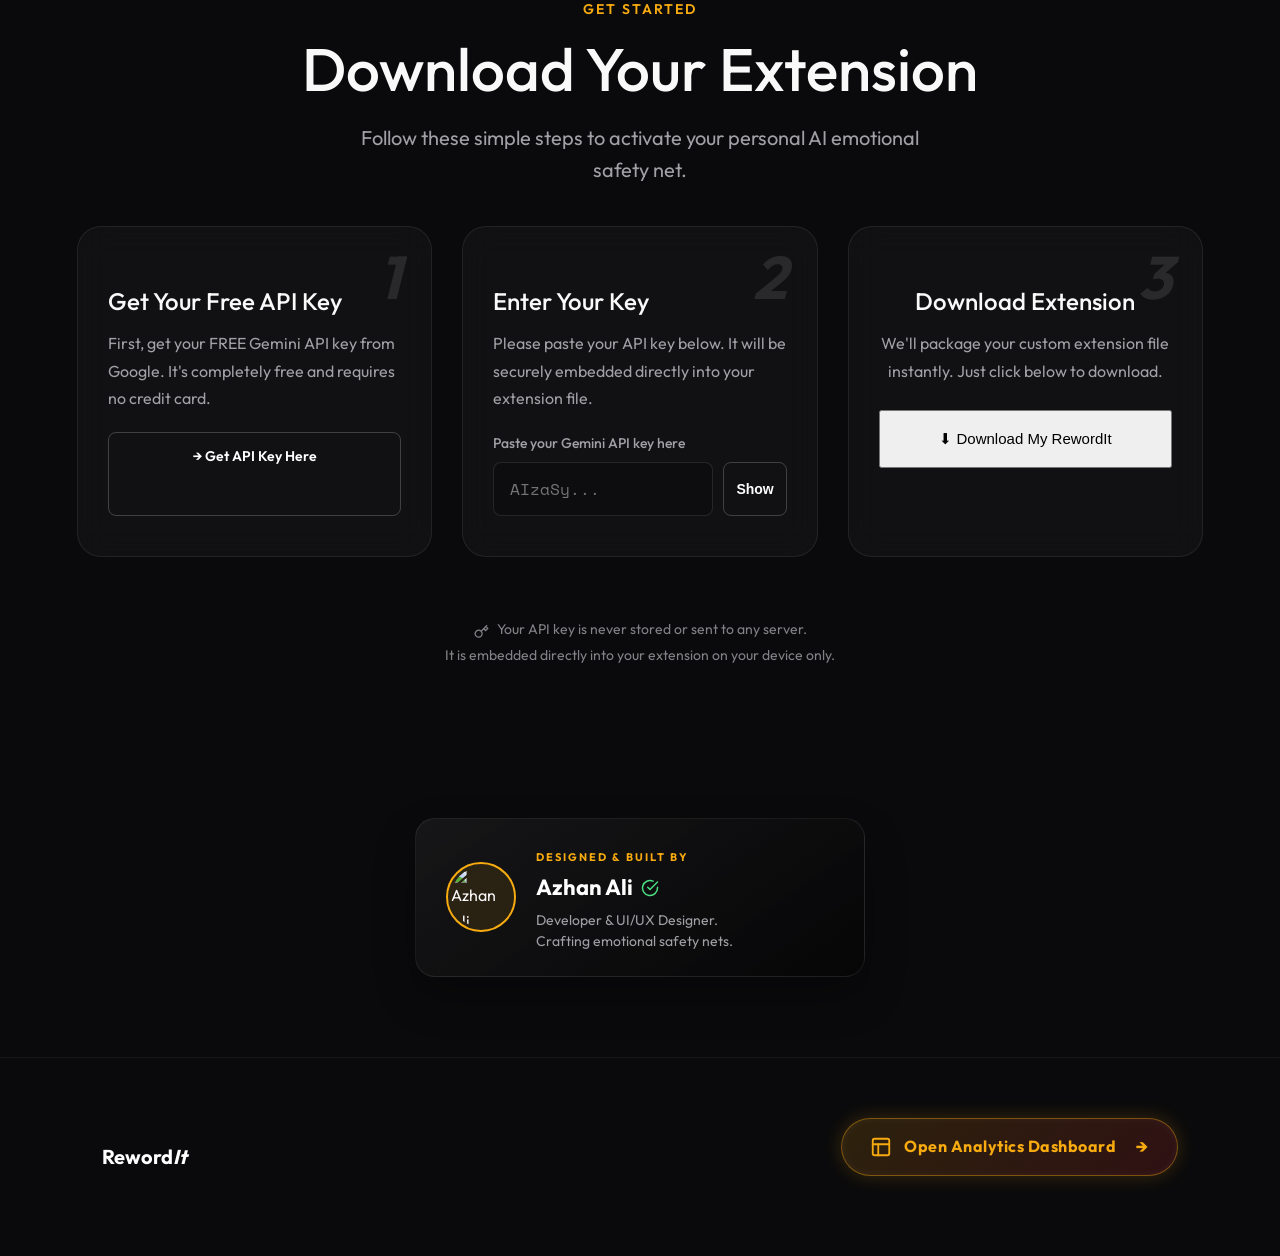
==== commit fc6398f1: "Fix UI alignment for Tone Radar and Heatmap capabilities cards" ====
--- a/RewordIt/website/index.html
+++ b/RewordIt/website/index.html
@@ -1554,8 +1554,8 @@
                 <div class="cap-header">
                     <div class="cap-icon">🎯</div>
                     <div class="cap-title-block">
-                        <h4>Tone Distribution Radar</h4>
-                        <span class="cap-tags">VISUAL PERSONA · DYNAMIC CHARTING</span>
+                        <h4>Tone Distribution</h4>
+                        <span class="cap-tags">VISUAL PERSONA</span>
                     </div>
                     <div class="cap-badge cap-badge-outline" style="border-color: #f8ab10; color: #f8ab10;">HOT</div>
                 </div>
@@ -1563,17 +1563,17 @@
                     <div class="cap-text">
                         <p>Discover your communication persona with an interactive radar chart. Based on the emotional
                             metadata in every analyzed sentence, RewordIt builds a unique footprint of how you
-                            sound—Aggressive, Professional, Anxious, or Chill.</p>
-                    </div>
-                    <div class="cap-terminal">
-                        <div style="display:flex; justify-content: space-between; align-items:center;">
-                            <span style="color: #2e78ff;">Professional: <span style="color: #fff;">█████</span></span>
-                            <span style="color: #ff3b3b;">Aggressive: <span style="color: #fff;">██</span></span>
-                        </div>
-                        <div style="display:flex; justify-content: space-between; align-items:center; margin-top:8px;">
-                            <span style="color: #f8ab10;">Anxious: <span style="color: #fff;">█</span></span>
-                            <span style="color: #4ade80;">Chill: <span style="color: #fff;">████</span></span>
-                        </div>
+                            sound.</p>
+                    </div>
+                    <div class="cap-terminal" style="line-height: 2;">
+                        <div><span style="color: #2e78ff; display:inline-block; width:90px;">Professional</span> <span
+                                style="color: #fff;">█████░░</span></div>
+                        <div><span style="color: #4ade80; display:inline-block; width:90px;">Chill</span> <span
+                                style="color: #fff;">████░░░</span></div>
+                        <div><span style="color: #ff3b3b; display:inline-block; width:90px;">Aggressive</span> <span
+                                style="color: #fff;">██░░░░░</span></div>
+                        <div><span style="color: #f8ab10; display:inline-block; width:90px;">Anxious</span> <span
+                                style="color: #fff;">█░░░░░░</span></div>
                     </div>
                 </div>
             </div>
@@ -1584,7 +1584,7 @@
                     <div class="cap-icon">📅</div>
                     <div class="cap-title-block">
                         <h4>Calm Streak Heatmap</h4>
-                        <span class="cap-tags">30-DAY TRACKER · GAMIFIED WELLNESS</span>
+                        <span class="cap-tags">30-DAY TRACKER</span>
                     </div>
                     <div class="cap-badge cap-badge-outline" style="border-color: #4ade80; color: #4ade80;">NEW</div>
                 </div>
@@ -1594,16 +1594,29 @@
                             is key! Track your stress levels daily using dynamic color-coding to visualize your calm
                             consistency (Green) vs. critical alerts (Red).</p>
                     </div>
-                    <div class="cap-terminal" style="display: flex; gap: 6px; align-items: center;">
-                        <span title="No Data"
-                            style="display:flex; align-items:center; justify-content:center; width:20px; height:20px; background:rgba(255,255,255,0.05); border-radius:4px; font-size:9px; color:#555;">1</span>
-                        <span title="Calm"
-                            style="display:flex; align-items:center; justify-content:center; width:20px; height:20px; background:#4ade80; border-radius:4px; font-size:9px; color:#000;">2</span>
-                        <span title="Moderate"
-                            style="display:flex; align-items:center; justify-content:center; width:20px; height:20px; background:#f8ab10; border-radius:4px; font-size:9px; color:#000;">3</span>
-                        <span title="High Stress"
-                            style="display:flex; align-items:center; justify-content:center; width:20px; height:20px; background:#ff3b3b; border-radius:4px; box-shadow: 0 0 5px #ff3b3b; font-size:9px; color:#000;">4</span>
-                        <span style="color: #a0a0a5; margin-left:8px; font-size:12px;">Day-by-Day Tracking</span>
+                    <div class="cap-terminal"
+                        style="display: flex; flex-direction: column; align-items: center; gap: 6px;">
+                        <div style="display: flex; gap: 6px; justify-content: center;">
+                            <span style="width:16px; height:16px; background:#4ade80; border-radius:3px;"></span>
+                            <span style="width:16px; height:16px; background:#4ade80; border-radius:3px;"></span>
+                            <span style="width:16px; height:16px; background:#f8ab10; border-radius:3px;"></span>
+                            <span style="width:16px; height:16px; background:#4ade80; border-radius:3px;"></span>
+                            <span
+                                style="width:16px; height:16px; background:rgba(255,255,255,0.05); border-radius:3px;"></span>
+                            <span style="width:16px; height:16px; background:#4ade80; border-radius:3px;"></span>
+                            <span
+                                style="width:16px; height:16px; background:#ff3b3b; border-radius:3px; box-shadow: 0 0 5px #ff3b3b;"></span>
+                        </div>
+                        <div style="display: flex; gap: 6px; justify-content: center;">
+                            <span style="width:16px; height:16px; background:#4ade80; border-radius:3px;"></span>
+                            <span style="width:16px; height:16px; background:#4ade80; border-radius:3px;"></span>
+                            <span style="width:16px; height:16px; background:#4ade80; border-radius:3px;"></span>
+                            <span
+                                style="width:16px; height:16px; border: 1px solid #fff; border-radius:3px; box-sizing: border-box;"></span>
+                            <span style="width:16px; height:16px; background:transparent;"></span>
+                            <span style="width:16px; height:16px; background:transparent;"></span>
+                            <span style="width:16px; height:16px; background:transparent;"></span>
+                        </div>
                     </div>
                 </div>
             </div>
